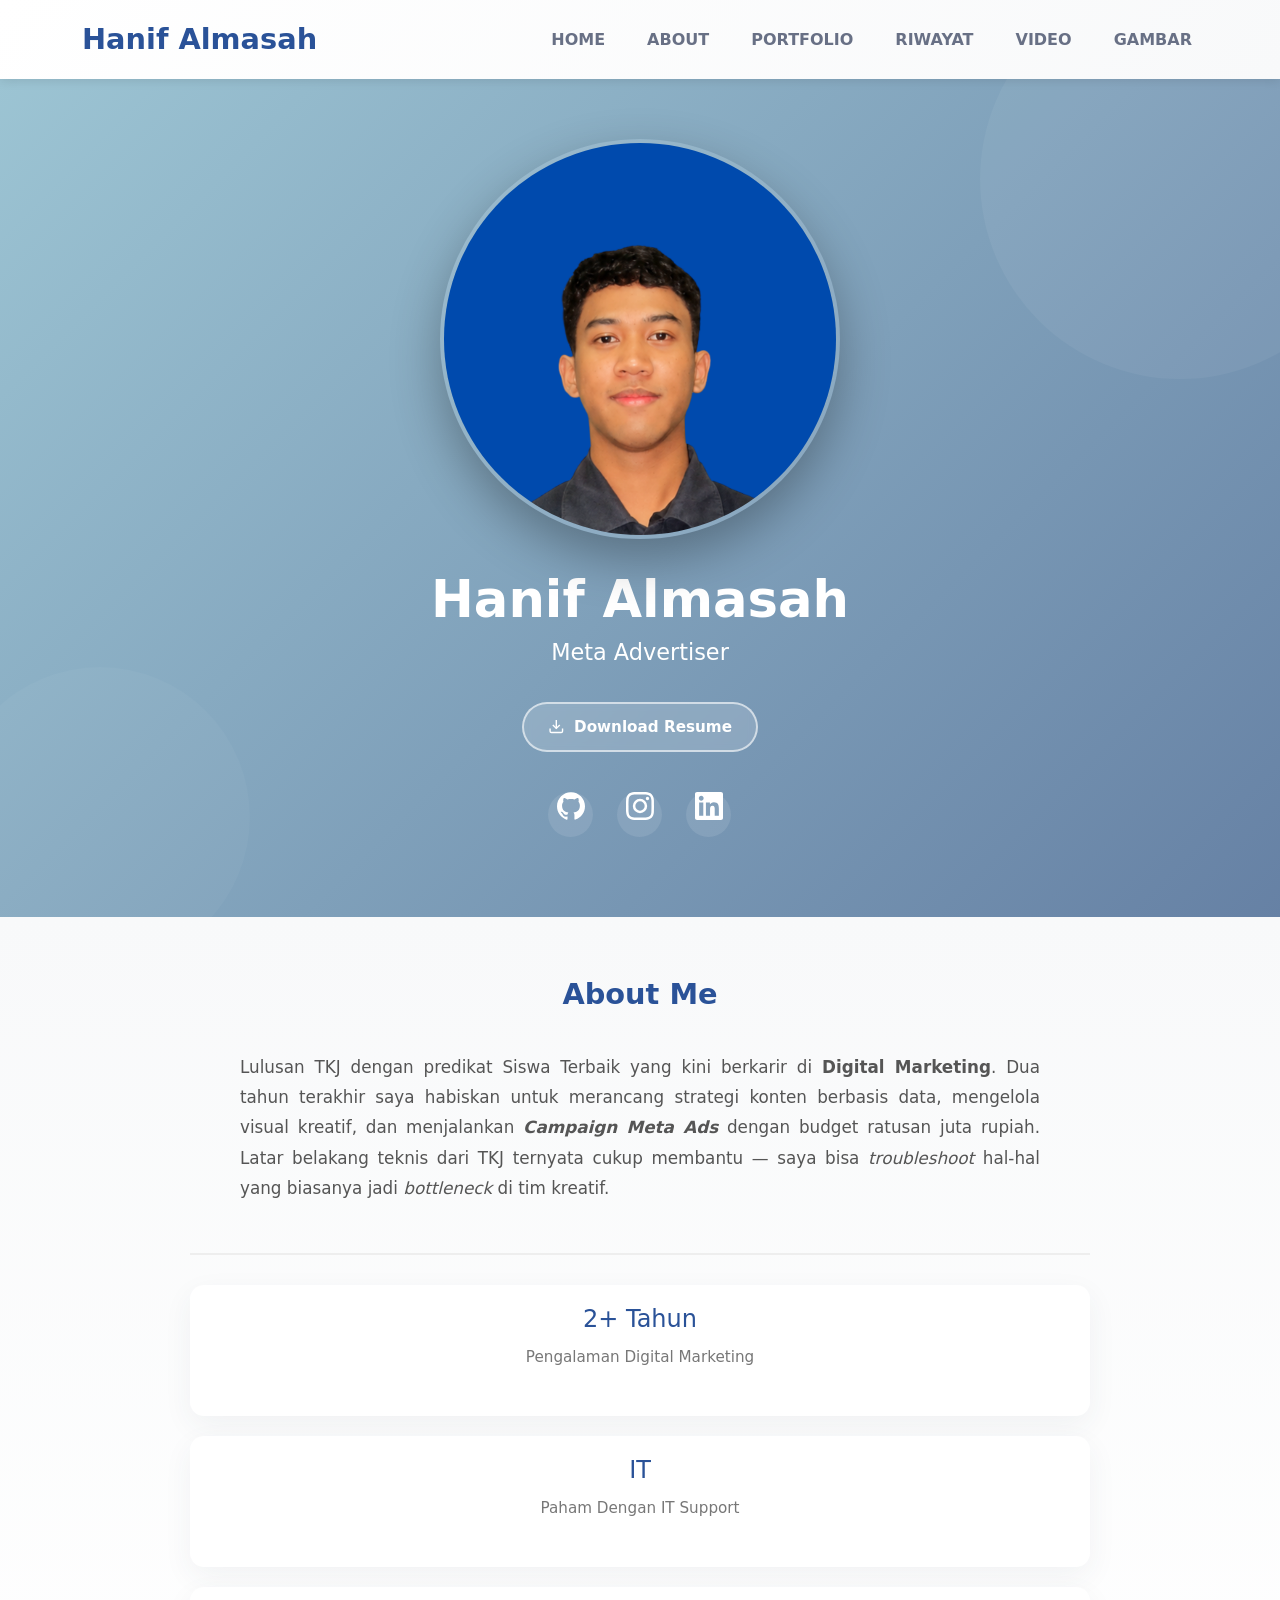
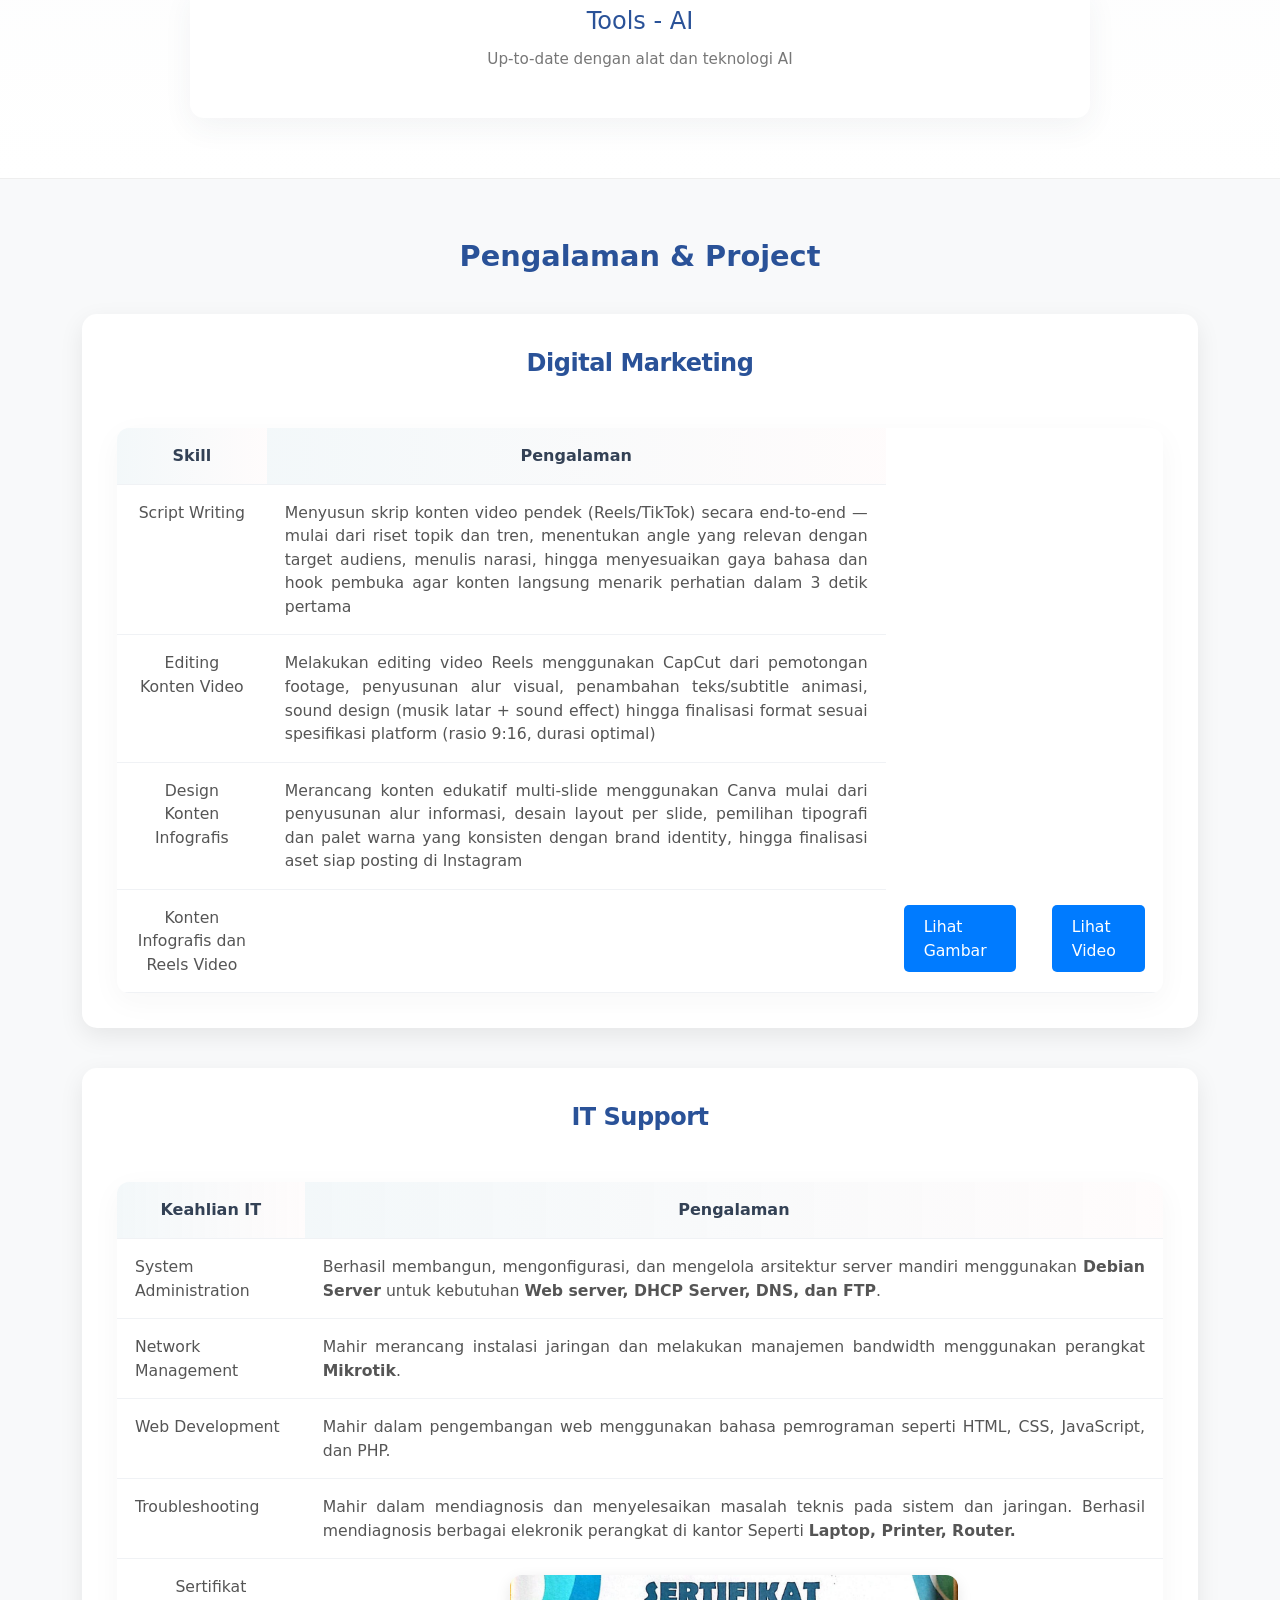
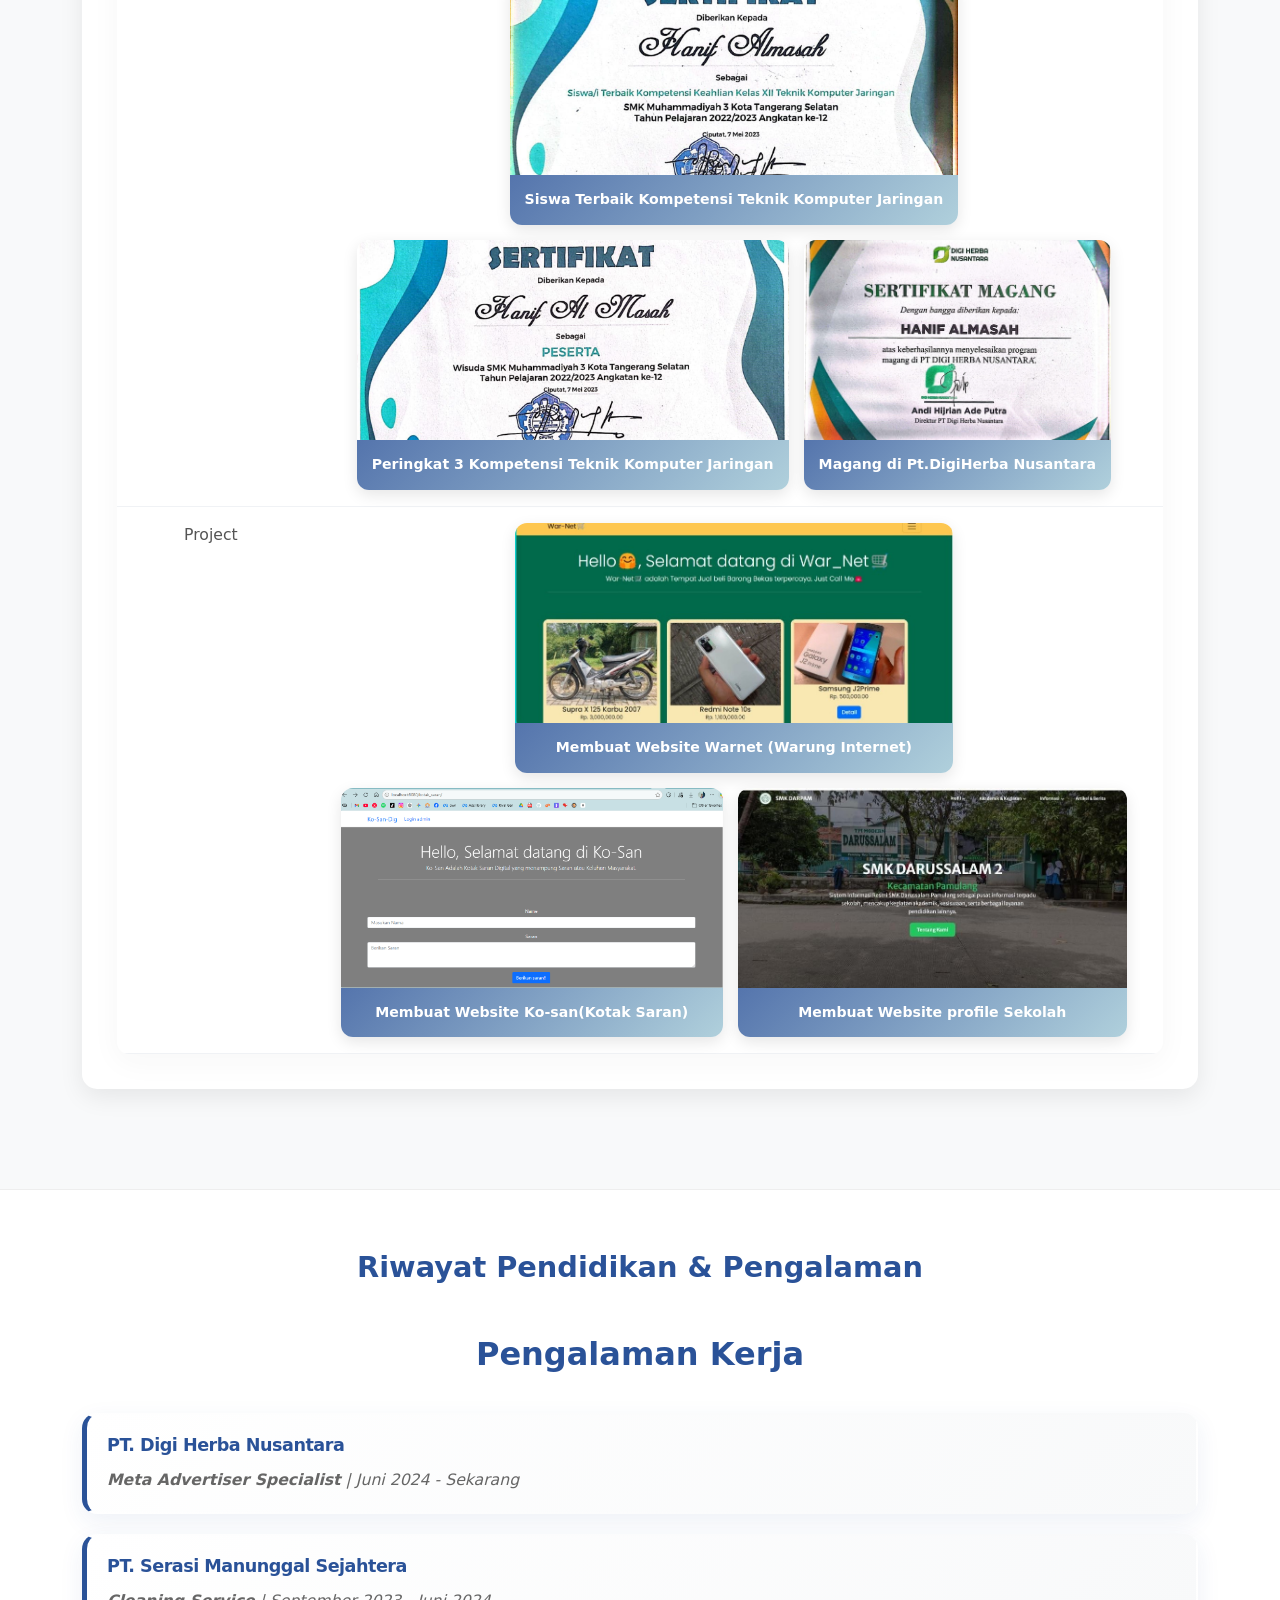
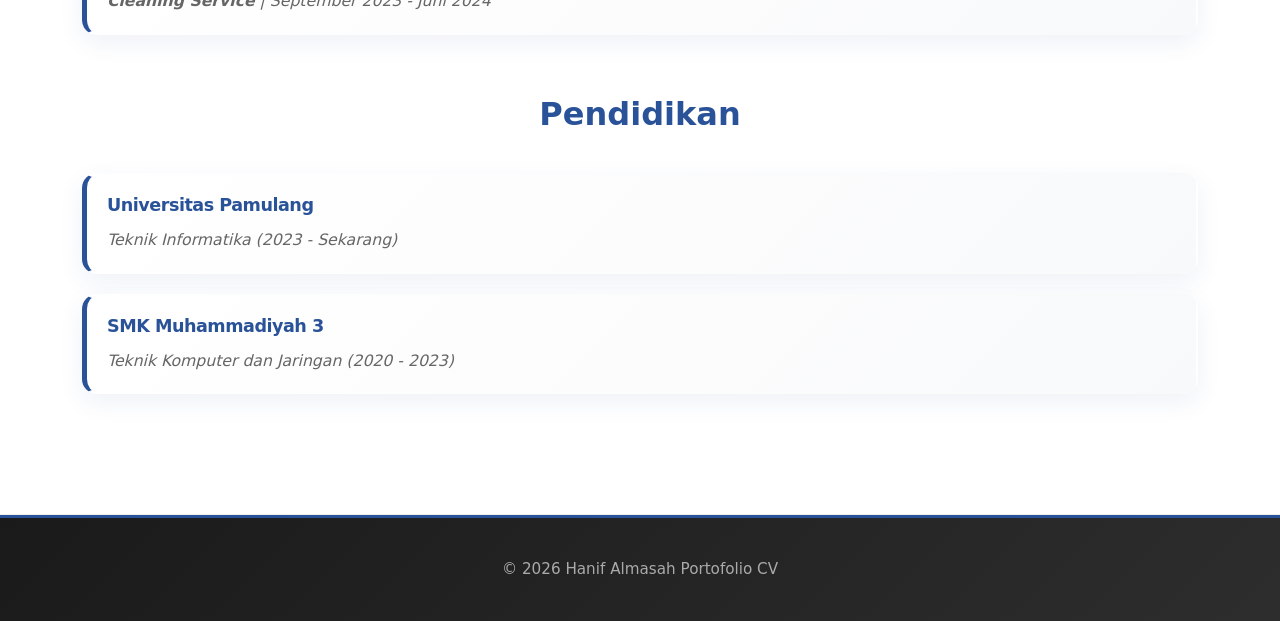
==== index.html @ 77f59595 "menambahkan CV dan Foto Formal" ====
<!DOCTYPE html>
<html lang="id">
<head>
    <meta charset="UTF-8">
    <meta name="viewport" content="width=device-width, initial-scale=1.0">
    <title>Portofolio CV Hanif Almasah</title>
    <link rel="stylesheet" href="style.css">
    <link rel="stylesheet" href="/style.css">
    <link href="https://cdn.jsdelivr.net/npm/bootstrap@5.3.8/dist/css/bootstrap.min.css" rel="stylesheet" integrity="sha384-sRIl4kxILFvY47J16cr9ZwB07vP4J8+LH7qKQnuqkuIAvNWLzeN8tE5YBujZqJLB" crossorigin="anonymous">
    <link rel="stylesheet" href="https://cdnjs.cloudflare.com/ajax/libs/font-awesome/6.5.1/css/all.min.css">
</head>

<body>

    <nav class="navbar" style="color:white;">
        <div class="container nav-content">
            <a href="#home" class="logo"></i> Hanif Almasah</a>
            <button class="hamburger" id="hamburger">
                <span></span>
                <span></span>
                <span></span>
            </button>
            <ul class="nav-links" id="navLinks">
                <li><a href="index.html#home">HOME</a></li>
                <li><a href="index.html#about">ABOUT</a></li>
                <li><a href="index.html#portfolio">PORTFOLIO</a></li>
                <li><a href="index.html#pendidikan">RIWAYAT</a></li>
                <li><a href="show_video.html">VIDEO</a></li>  
                <li><a href="show_pic.html">GAMBAR</a></li>
            </ul>
        </div>
    </nav>

    <header id="home" class="hero">
    <div class="container hero-content" >
        

        <div class="hero-image-container">
            <div class="hero-image slideshow-images">
                <img src="img/profil-formal.png" alt="Hanif Almasah " class="slide active">
            </div>
        </div>
        <div class="hero-text">
            <h1 style="color:rgb(255, 255, 255);">Hanif Almasah</h1>
            <h2 style="color:white;">Meta Advertiser</h2>

            <a href="files/CV_Hanif_Almasah.pdf" download class="btn-resume">
                <svg viewBox="0 0 26 26" fill="none" stroke="currentColor" stroke-width="2" width="18" height="18">
                    <path d="M21 15v4a2 2 0 0 1-2 2H5a2 2 0 0 1-2-2v-4"/>
                    <polyline points="7 10 12 15 17 10"/>
                    <line x1="12" y1="15" x2="12" y2="3"/>
                </svg>
                Download Resume
            </a>

            <div class="social-container">
                <a href="https://github.com/Hanif-almasah" target="_blank" aria-label="GitHub" class="social-link">
                    <svg viewBox="0 0 24 24" fill="white">
                    <path d="M12 .297c-6.63 0-12 5.373-12 12 0 5.303 3.438 9.8 8.205 11.385.6.113.82-.258.82-.577 0-.285-.01-1.04-.015-2.04-3.338.724-4.042-1.61-4.042-1.61C4.422 18.07 3.633 17.7 3.633 17.7c-1.087-.744.084-.729.084-.729 1.205.084 1.838 1.236 1.838 1.236 1.07 1.835 2.809 1.305 3.495.998.108-.776.417-1.305.76-1.605-2.665-.3-5.466-1.332-5.466-5.93 0-1.31.465-2.38 1.235-3.22-.135-.303-.54-1.523.105-3.176 0 0 1.005-.322 3.3 1.23.96-.267 1.98-.399 3-.405 1.02.006 2.04.138 3 .405 2.28-1.552 3.285-1.23 3.285-1.23.645 1.653.24 2.873.12 3.176.765.84 1.23 1.91 1.23 3.22 0 4.61-2.805 5.625-5.475 5.92.42.36.81 1.096.81 2.22 0 1.606-.015 2.896-.015 3.286 0 .315.21.69.825.57C20.565 22.092 24 17.592 24 12.297c0-6.627-5.373-12-12-12"/>
                    </svg>
                </a>

                <a href="https://instagram.com/almasa.sih" target="_blank" aria-label="Instagram" class="social-link">
                    <svg viewBox="0 0 24 24" fill="white">
                    <path d="M12 2.163c3.204 0 3.584.012 4.85.07 3.252.148 4.771 1.691 4.919 4.919.058 1.265.069 1.645.069 4.849 0 3.205-.012 3.584-.069 4.849-.149 3.225-1.664 4.771-4.919 4.919-1.266.058-1.644.07-4.85.07-3.204 0-3.584-.012-4.849-.07-3.26-.149-4.771-1.699-4.919-4.92-.058-1.265-.07-1.644-.07-4.849 0-3.204.013-3.583.07-4.849.149-3.227 1.664-4.771 4.919-4.919 1.266-.057 1.645-.069 4.849-.069zM12 0C8.741 0 8.333.014 7.053.072 2.695.272.273 2.69.073 7.051.014 8.333 0 8.741 0 12c0 3.259.014 3.668.072 4.948.2 4.358 2.618 6.78 6.98 6.98 1.281.058 1.689.072 4.948.072 3.259 0 3.668-.014 4.948-.072 4.354-.2 6.782-2.618 6.979-6.98.059-1.28.073-1.689.073-4.948 0-3.259-.014-3.667-.072-4.947-.196-4.354-2.617-6.78-6.979-6.98C15.668.014 15.259 0 12 0zm0 5.838a6.162 6.162 0 100 12.324 6.162 6.162 0 000-12.324zM12 16a4 4 0 110-8 4 4 0 010 8zm6.406-11.845a1.44 1.44 0 100 2.881 1.44 1.44 0 000-2.881z"/>
                    </svg>
                </a>

                <a href="https://www.linkedin.com/in/hanifalmasah/" target="_blank" aria-label="LinkedIn" class="social-link">
                    <svg viewBox="0 0 24 24" fill="white">
                    <path d="M20.447 20.452h-3.554v-5.569c0-1.328-.027-3.037-1.852-3.037-1.853 0-2.136 1.445-2.136 2.939v5.667H9.351V9h3.414v1.561h.046c.477-.9 1.637-1.85 3.37-1.85 3.601 0 4.267 2.37 4.267 5.455v6.286zM5.337 7.433c-1.144 0-2.063-.926-2.063-2.065 0-1.138.92-2.063 2.063-2.063 1.14 0 2.064.925 2.064 2.063 0 1.139-.925 2.065-2.064 2.065zm1.782 13.019H3.555V9h3.564v11.452zM22.225 0H1.771C.792 0 0 .774 0 1.729v20.542C0 23.227.792 24 1.771 24h20.451C23.2 24 24 23.227 24 22.271V1.729C24 .774 23.2 0 22.222 0z"/>
                    </svg>
                </a>

                </div>
                <style>
                    .social-container {
                        display: flex; /* Menggunakan flexbox untuk tata letak horizontal */
                        gap: 24px; /* Jarak antar ikon */
                        justify-content: center; /* Supaya posisinya di tengah */
                        align-items: center;
                        padding: 20px;
                    }

                    /* Mengatur ukuran dan warna SVG */
                    .social-link {
                        color: #4a5568; /* Warna abu-abu gelap yang kalem (aesthetic) */
                        display: inline-block;
                        transition: all 0.25s ease-in-out; /* Animasi transisi yang smooth */
                    }

                    /* Ukuran kotak SVG */
                    .social-link svg {
                        width: 28px;  /* Ukuran lebar ikon */
                        height: 28px; /* Ukuran tinggi ikon */
                    }

                    /* Efek interaktif saat kursor mendekat (Hover) */
                    .social-link:hover {
                        color: #000000; /* Berubah jadi warna hitam pekat */
                        transform: translateY(-4px); /* Efek sedikit melayang ke atas */
                    }
                </style>
        </div>
    </div>
</header>

    <section id="about" class="section about">
        <div class="container">
            <h3>About Me</h3>
            <div class="about-content">
                <div class="about-text">
                    <p style="text-align: justify; max-width: 800px; margin: 0 auto 50px;">
            Lulusan TKJ dengan predikat Siswa Terbaik yang kini berkarir di <strong>Digital Marketing</strong>.
Dua tahun terakhir saya habiskan untuk merancang strategi konten berbasis data, mengelola visual kreatif, dan menjalankan <strong><i>Campaign Meta Ads</i></strong> dengan budget ratusan juta rupiah. Latar belakang teknis dari TKJ ternyata cukup membantu — saya bisa <i>troubleshoot</i> hal-hal yang biasanya jadi <i>bottleneck</i> di tim kreatif.    </p>
       
                    <div class="about-highlights">
                        <div class="highlight-item">
                            <h5>2+ Tahun</h5>
                            <p>Pengalaman Digital Marketing</p>
                        </div>
                        <div class="highlight-item">
                            <h5>IT</h5>
                            <p>Paham Dengan IT Support</p>
                        </div>
                        <div class="highlight-item">
                            <h5>Tools - AI</h5>
                            <p>Up-to-date dengan alat dan teknologi AI</p>
                        </div>
                    </div>
                </div>
            </div>
        </div>
    </section>


    <section id="portfolio" class="section portfolio">
        <h3>Pengalaman & Project</h3>
        <div class="container">
           
             <div class="case-study">
                <h2 style="text-align: center; padding: 0 0 20px 0;" >Digital Marketing</h2>
                
                <table class="metrics-table">
                    <thead>
                        <tr>
                            <th  style="text-align: center;">Skill</th>
                            <th colspan="2"  style="text-align: center;">Pengalaman</th>
                        </tr>
                    </thead>
                    <tbody style="text-align: justify;">
                        <tr>
                            <td data-label="Skill"  style="text-align: center;">Script Writing </td>
                            
                            <td data-label="Pengalaman">Menyusun skrip konten video pendek (Reels/TikTok) secara end-to-end — mulai dari riset topik dan tren, menentukan angle yang relevan dengan target audiens, menulis narasi, hingga menyesuaikan gaya bahasa dan hook pembuka agar konten langsung menarik perhatian dalam 3 detik pertama</td>
                        </tr>
                        <tr>
                            <td data-label="Skill"  style="text-align: center;">Editing Konten Video</td>
                            <td data-label="Pengalaman">
                                Melakukan editing video Reels menggunakan CapCut dari pemotongan footage, penyusunan alur visual, penambahan teks/subtitle animasi, sound design (musik latar + sound effect) hingga finalisasi format sesuai spesifikasi platform (rasio 9:16, durasi optimal)
                            </td>
                        </tr>
                        <tr>
                            <td data-label="Skill"  style="text-align: center;">Design Konten Infografis</td>
                            <td data-label="Pengalaman">
                                Merancang konten edukatif multi-slide menggunakan Canva mulai dari penyusunan alur informasi, desain layout per slide, pemilihan tipografi dan palet warna yang konsisten dengan brand identity, hingga finalisasi aset siap posting di Instagram
                            </td>
                        </tr>
                        <tr>
                            <td data-label="Skill" style="text-align: center;">Konten Infografis dan Reels Video</td>
                            <td colspan="2" data-label="Pengalaman">
                                <td data-label="Pengalaman">
                                    <a href="show_pic.html" class="cta-button" style="display: inline-block; padding: 10px 20px; background-color: #007bff; color: white; text-decoration: none; border-radius: 5px;">Lihat Gambar </a>
                                 </td>
                                        
                                <td data-label="Pengalaman">
                                    <a href="show_video.html" class="cta-button" style="display: inline-block; padding: 10px 20px; background-color: #007bff; color: white; text-decoration: none; border-radius: 5px;">Lihat Video </a>
                                </td>
                               
                            </td>
                        </tr>
                         

                        <!-- <tr>
                            <td data-label="Skill"  style="text-align: center;">AI - Assisted Content Creation</td>
                            <td data-label="Pencapaian">
                                Memanfaatkan AI tools (Gemini & Flow) untuk mempercepat proses produksi konten — mulai dari generate ide, menyusun draft copywriting, hingga menghasilkan aset visual, kemudian menyesuaikan output AI dengan tone of voice brand sebelum dipublikasikan                            </td>
                        </tr> -->
                        <!-- <tr>
                            <td data-label="Skill"  style="text-align: center;">Technical Troubleshooting</td>
                            <td colspan="2" data-label="Pencapaian">Berhasil mengatasi gangguan teknis pada akun iklan seperti <strong>spam</strong>, <strong>fatigue audiens</strong>, serta <strong> menjaga dan membuat konten winning untuk menjaga kontinuitas iklan.</strong></td>
                        </tr>
                        <tr>
                            <td data-label="Skill" style="text-align: center;">Hasil Iklan</td>
                            <td colspan="2" data-label="Pencapaian">
                                <div class="container">
                                    <div class="gallery-grid">
                                        <div class="portofolio-gallery" onclick="openPortoModal('/img/desember.jpeg', 'Hasil Iklan Desember')" style="cursor:pointer">
                                            <img src="img/desember.jpeg" alt="Hasil Iklan Desember">
                                        </div>
                                        <div class="portofolio-gallery" onclick="openPortoModal('/img/januari.jpeg', 'Kreatif Iklan')" style="cursor:pointer">
                                            <img src="img/januari.jpeg" alt="Kreatif Iklan">
                                        </div>
                                        <div class="portofolio-gallery" onclick="openPortoModal('/img/november.jpeg', 'Kreatif Iklan')" style="cursor:pointer   ">
                                            <img src="img/november.jpeg" alt="Kreatif Iklan">
                                        </div>
                                        <div class="portofolio-gallery" onclick="openPortoModal('/img/agustus.jpeg', 'Kreatif Iklan')" style="cursor:pointer">
                                            <img src="img/agustus.jpeg" alt="Kreatif Iklan">
                                        </div>
                                    </div>
                                </div>
                            </td>
                       </tr> -->
                    </tbody>
                </table>
            </div>

          
            <div class="case-study">
                <h2  style="text-align: center; padding: 0 0 20px 0;">IT Support</h2>
                
                <table class="metrics-table">
                    <thead>
                        <tr>
                            <th style="text-align: center;">Keahlian IT</th>
                            <th colspan="2"  style="text-align: center;">Pengalaman</th>
                        </tr>
                    </thead>
                    <tbody style="text-align: justify;">
                        <tr>
                            <td data-label="Keahlian IT Support" style="text-align: justify;">System Administration</td>
                            
                            <td data-label="Pengalaman">Berhasil membangun, mengonfigurasi, dan mengelola arsitektur server mandiri menggunakan <strong>Debian Server</strong> untuk kebutuhan <strong>Web server, DHCP Server, DNS, dan FTP</strong>.</td>
                        </tr>
                        <tr>
                            <td data-label="Keahlian IT Support" style="text-align: justify;">Network Management</td>
                            <td data-label="Pengalaman">Mahir merancang instalasi jaringan dan melakukan manajemen bandwidth menggunakan perangkat <strong>Mikrotik</strong>.</td>
                        </tr>
                        <tr>
                            <td data-label="Keahlian IT Support" style="text-align: justify;">Web Development</td>
                            <td colspan="2" data-label="Pengalaman">Mahir dalam pengembangan web menggunakan bahasa pemrograman seperti HTML, CSS, JavaScript, dan PHP.</td>
                        </tr>
                        <tr>
                            <td data-label="Keahlian IT Support" style="text-align: justify;">Troubleshooting</td>
                            <td colspan="2" data-label="Pengalaman" >Mahir dalam mendiagnosis dan menyelesaikan masalah teknis pada sistem dan jaringan. Berhasil mendiagnosis berbagai elekronik perangkat di kantor Seperti <strong>Laptop, Printer, Router.</strong></td>
                        </tr>
                        <tr>
                            <td data-label="Skill" style="text-align: center;">Sertifikat</td>
                            <td colspan="2" data-label="Pengalaman">
                                <div class="container">
                                    <div class="gallery-grid">
                                        
                                        <div class="portofolio-gallery" onclick="openPortoModal('/img/Sertifikat/Siswa_terbaik.jpeg', 'Siswa Terbaik Kompetensi Teknik Komputer Jaringan')" style="cursor:pointer">
                                            <img src="img/Sertifikat/Siswa_terbaik.jpeg" alt="Kreatif Iklan">
                                            <div class="caption">Siswa Terbaik Kompetensi Teknik Komputer Jaringan</div>
                                        </div>
                                        <div class="portofolio-gallery" onclick="openPortoModal('/img/Sertifikat/Peringkat_3.jpeg', 'Peringkat 3 Kompetensi Teknik Komputer Jaringan')" style="cursor:pointer   ">
                                            <img src="img/Sertifikat/Peringkat_3.jpeg" alt="Kreatif Iklan">
                                            <div class="caption">Peringkat 3 Kompetensi Teknik Komputer Jaringan</div>
                                        </div>
                                        <div class="portofolio-gallery" onclick="openPortoModal('/img/Sertifikat/Magang.jpeg', 'Magang di Pt.DigiHerba Nusantara')" style="cursor:pointer">
                                            <img src="img/Sertifikat/Magang.jpeg" alt="Hasil Iklan Desember">
                                            <div class="caption">Magang di Pt.DigiHerba Nusantara</div>
                                        </div>
                                        
                                    </div>
                                </div>
                            </td>
                        </tr>
                        <tr>
                            <td data-label="Skill" style="text-align: center;">Project</td>
                            <td colspan="2" data-label="Pengalaman">
                                <div class="container">
                                    <div class="gallery-grid">
                                        
                                        <div class="portofolio-gallery" onclick="openPortoModal('/img/warnet.jpg', 'Pembuatan Website Warnet (Warung Internet)')" style="cursor:pointer">
                                            <img src="img/warnet.jpg" alt="Kreatif Iklan">
                                            <div class="caption">Membuat Website Warnet (Warung Internet)</div>
                                        </div>
                                        <div class="portofolio-gallery" onclick="openPortoModal('/img/november.jpeg', 'Membuat Website Ko-san(Kotak Saran)')" style="cursor:pointer   ">
                                            <img src="img/ko_san.png" alt="Kreatif Iklan">
                                            <div class="caption">Membuat Website Ko-san(Kotak Saran)</div>
                                        </div>
                                        <div class="portofolio-gallery" onclick="openPortoModal('/img/Smk_darussalam.jpg', 'Hasil Iklan Desember')" style="cursor:pointer">
                                            <img src="img/Smk_darussalam.jpg" alt="Hasil Iklan Desember">
                                            <div class="caption">Membuat Website profile Sekolah </div>
                                        </div>
                                        
                                    </div>
                                </div>
                            </td>
                        </tr>
                    </tbody>
                </table>
            </div>
        </div>
    </section>
    <section id="pendidikan" class="section riwayat">
        <div class="container">
            <h3>Riwayat Pendidikan & Pengalaman</h3>
            
            <h4 class="sub-heading-riwayat">Pengalaman Kerja</h4>
            <div class="riwayat-grid">
                <div class="riwayat-card">
                    <h5>PT. Digi Herba Nusantara</h5>
                    <p class="riwayat-detail"><Strong>Meta Advertiser Specialist</Strong> | Juni 2024 - Sekarang</p>
                </div>
                <div class="riwayat-card">
                    <h5>PT. Serasi Manunggal Sejahtera</h5>
                    <p class="riwayat-detail"><strong>Cleaning Service</strong> | September 2023 - Juni 2024</p>
                </div>
            </div>

            <h4 class="sub-heading-riwayat" style="margin-top: 50px;">Pendidikan</h4>
            <div class="riwayat-grid">
                <div class="riwayat-card">
                    <h5>Universitas Pamulang</h5>
                    <p class="riwayat-detail">Teknik Informatika (2023 - Sekarang)</p>
                </div>
                <div class="riwayat-card">
                    <h5>SMK Muhammadiyah 3</h5>
                    <p class="riwayat-detail">Teknik Komputer dan Jaringan (2020 - 2023)</p>
                </div>
            </div>
        </div>
    </section>

    <!-- <section id="gallery" class="section gallery-section">
        <div class="container">
            <h3>Galeri Visual</h3>
            <p class="gallery-description">every moment captured through my lens.</p>

            <div class="gallery-grid">
                <div class="gallery-item" onclick="openPortoModal(this.querySelector('img').src, this.querySelector('.caption').textContent)" style="cursor:pointer;">
                    <img src="img/1.jpg" alt="Hasil Iklan Terbaik">
                    <div class="caption">Ultahhhh 20+ (MAKASIHHTEMAN-TEMANN!!!)</div>
                </div>


                <div class="gallery-item" onclick="openPortoModal(this.querySelector('img').src, this.querySelector('.caption').textContent)" style="cursor:pointer;">
                    <img src="img/3.jpg" alt="Foto Bekerja">
                    <div class="caption">Hari Batik (FujiFilm 200)</div>
                </div>

                <div class="gallery-item" onclick="openPortoModal(this.querySelector('img').src, this.querySelector('.caption').textContent)" style="cursor:pointer;">
                    <img src="img/4.jpg" alt="Hobi Foto">
                    <div class="caption">Blok M With prenn </div>
                </div>

                <div class="gallery-item" onclick="openPortoModal(this.querySelector('img').src, this.querySelector('.caption').textContent)" style="cursor:pointer;">
                    <img src="img/5.jpg" alt="Hobi Foto">
                    <div class="caption">RoofTop Gaplek</div>
                </div>

                <div class="gallery-item" onclick="openPortoModal(this.querySelector('img').src, this.querySelector('.caption').textContent)" style="cursor:pointer;">
                    <img src="img/6.jpg" alt="Hobi Foto">
                    <div class="caption">Mie Ayam🤤</div>
                </div>
                 <div class="gallery-item" onclick="openPortoModal(this.querySelector('img').src, this.querySelector('.caption').textContent)" style="cursor:pointer;">
                    <img src="img/Seruuu.jpeg" alt="Foto Bekerja">
                    <div class="caption">Jalan Jalan Ke-Senen(senenyan city)</div>
                </div>
            </div>
        </div>
    </section> -->

    <!-- <section id="contact" class="section contact">
        <div class="container">
            <h3>📞 Hubungi Saya</h3>
            <h4>Kerja Sama dengan saya.</h4>
            
            <form action="#" method="POST" class="contact-form">
                <div class="form-group">
                    <label for="name">Nama Lengkap</label>
                    <input type="text" id="name" name="name" required>
                </div>
                <div class="form-group">
                    <label for="email">Email</label>
                    <input type="email" id="email" name="email" required>
                </div>
                <div class="form-group">
                    <label for="subject">Subjek</label>
                    <select id="subject" name="subject" required>
                        <option value="">Pilih Subjek</option>
                        <option value="hire">Tawaran Pekerjaan</option>
                        <option value="konsultasi">Konsultasi Iklan</option>
                        <option value="konsultasi">Fotografi</option>
                        <option value="lainnya">Lainnya</option>
                    </select>
                </div>
                <div class="form-group">
                    <label for="message">Pesan Anda</label>
                    <textarea id="message" name="message" rows="5" required></textarea>
                </div>
                <button type="submit" class="cta-button">Kirim Pesan</button>
            </form>
            
        </div>
    </section> -->

    <footer>
        <div class="container">
            <p>&copy; 2026 Hanif Almasah Portofolio CV</p>
        </div>
    </footer>

   <script src="https://cdn.jsdelivr.net/npm/bootstrap@5.3.8/dist/js/bootstrap.bundle.min.js" integrity="sha384-FKyoEForCGlyvwx9Hj09JcYn3nv7wiPVlz7YYwJrWVcXK/BmnVDxM+D2scQbITxI" crossorigin="anonymous"></script>
    <script src="script.js"></script>
    <!-- <div id="porto-overlay">
        <div id="porto-modal">
            <button id="porto-close" onclick="document.getElementById('porto-overlay').style.display='none'">✕</button>
            <img id="porto-modal-img" src="" alt="Preview">
            <p id="porto-modal-caption"></p>
        </div>
    </div> -->
</body>
</html>
---- style.css ----
/* ==========================================
   RESET & DASAR
   ========================================== */
* {
  margin: 0;
  padding: 0;
  box-sizing: border-box;
}

html {
  scroll-behavior: smooth;
}

body {
  font-family: "Segoe UI", Roboto, Helvetica, Arial, sans-serif;
  line-height: 1.6;
  background-color: #f8f9fa;
  color: #333;
}

.container {
  max-width: 1200px;
  margin: 0 auto;
  padding: 0 20px;
}

:root {
  --bg: #fbfbff;
  --text: #334155;
  --muted: #687085;
  --accent: #9cc4d3; /* pastel blue */
  --accent-2: #f7c6c7; /* pastel pink */
  --card: #ffffff;
  --glass: rgba(255,255,255,0.6);
  --shadow: 0 10px 30px rgba(51,65,85,0.06);
}

/* ==========================================
   NAVBAR / NAVIGASI
   ========================================== */
.navbar {
  position: sticky;
  top: 0;
  width: 100%;
  background: linear-gradient(135deg, #ffffff 0%, #f8f9fa 100%);
  box-shadow: 0 2px 10px rgba(0, 0, 0, 0.1);
  z-index: 1000;
  transition: all 0.3s ease;
}

.nav-content {
  display: flex;
  justify-content: space-between;
  align-items: center;
  padding: 15px 0;
  flex-wrap: wrap;
  gap: 15px;
}

.logo {
  font-size: 1.8em;
  font-weight: 700;
  color: #2a5298;
  text-decoration: none;
  display: flex;
  align-items: center;
  gap: 8px;
  transition: transform 0.3s ease;
}

.logo:hover {
  transform: scale(1.03);
}

.nav-links {
  list-style: none;
  display: flex;
  gap: 30px;
  margin: 0;
  align-items: center;
}

.nav-links li a {
  text-decoration: none;
  color: var(--muted);
  font-weight: 600;
  transition: all 0.25s ease;
  position: relative;
  padding: 8px 6px;
  border-radius: 6px;
}

.nav-links li a::after {
  content: '';
  position: absolute;
  width: 0;
  height: 2px;
  bottom: 0;
  left: 0;
  background-color: #2a5298;
  transition: width 0.3s ease;
}

.nav-links li a:hover::after {
  width: 100%;
}

.nav-links li a:hover {
  color: var(--accent-2);
  background: rgba(156,196,211,0.06);
}

.nav-cta-area {
  background: linear-gradient(135deg, var(--accent), var(--accent-2));
  padding: 8px 18px;
  border-radius: 12px;
  transition: all 0.25s ease;
}

.nav-cta-area:hover {
  box-shadow: 0 5px 15px rgba(42, 82, 152, 0.4);
  transform: translateY(-2px);
}

.nav-cta-button {
  color: white;
  text-decoration: none;
  font-weight: 600;
  display: flex;
  align-items: center;
  gap: 8px;
  border: none;
  transition: all 0.3s ease;
}

.nav-cta-button:hover {
  transform: translateY(-2px);
}

/* Hamburger Menu */
.hamburger {
  display: none;
  flex-direction: column;
  cursor: pointer;
  background: none;
  border: none;
  gap: 5px;
  padding: 5px;
}

.hamburger span {
  width: 25px;
  height: 3px;
  background-color: #2a5298;
  border-radius: 2px;
  transition: all 0.3s ease;
}

.hamburger.active span:nth-child(1) {
  transform: rotate(45deg) translate(8px, 8px);
}

.hamburger.active span:nth-child(2) {
  opacity: 0;
}

.hamburger.active span:nth-child(3) {
  transform: rotate(-45deg) translate(7px, -7px);
}

/* ==========================================
   HERO SECTION
   ========================================== */
.hero {
  background: linear-gradient(135deg, var(--accent), rgba(0, 45, 104, 0.6));
  padding: 70px 0;
  min-height: 75vh;
  display: flex;
  align-items: center;
  justify-content: center;
  position: relative;
  overflow: hidden;
}

.hero::before {
  content: '';
  position: absolute;
  width: 400px;
  height: 400px;
  background: rgba(255, 255, 255, 0.05);
  border-radius: 50%;
  top: -100px;
  right: -100px;
}

.hero::after {
  content: '';
  position: absolute;
  width: 300px;
  height: 300px;
  background: rgba(255, 255, 255, 0.03);
  border-radius: 50%;
  bottom: -50px;
  left: -50px;
}

.hero-content {
  display: flex;
  align-items: center;
  justify-content: space-between;
  gap: 60px;
  flex-wrap: wrap;
  position: relative;
  z-index: 1;
  
}

.hero-text {
  flex: 1;
  min-width: 280px;
  animation: fadeInLeft 0.8s ease;
}

.hero h1 {
  font-size: clamp(2.2em, 5vw, 3.2em);
  color: #fff;
  font-weight: 800;
  margin-bottom: 8px;
}

.hero h2 {
  font-size: clamp(1em, 3vw, 1.4em);
  color: rgba(255,255,255,0.95);
  margin-bottom: 20px;
  font-weight: 500;
}

.hero-image-container {
  flex: 0 0 auto;
  width: clamp(250px, 80vw, 400px);
  height: clamp(250px, 80vw, 400px);
  position: relative;
  animation: fadeInRight 0.8s ease;
}

.hero-image.slideshow-images {
  width: 100%;
  height: 100%;
  border-radius: 50%;
  overflow: hidden;
  box-shadow: 0 20px 50px rgba(0, 0, 0, 0.3);
  border: 4px solid rgba(255, 255, 255, 0.1);
}

.hero-image img.slide {
  display: none;
  width: 100%;
  height: 100%;
  object-fit: cover;
  object-position: top;
  animation: slideIn 0.5s ease;
}

.hero-image img.slide.active {
  display: block;
}

/* tombol Section */
.btn-resume {
    display: inline-flex;
    align-items: center;
    gap: 8px;
    margin-top: 16px;
    padding: 12px 24px;
    background: rgba(255, 255, 255, 0.15);
    color: white;
    border: 2px solid rgba(255, 255, 255, 0.6);
    border-radius: 50px;
    text-decoration: none;
    font-weight: 600;
    font-size: 0.95em;
    backdrop-filter: blur(4px);
    transition: all 0.3s ease;
}

.btn-resume:hover {
    background: white;
    color: #2a5298;
    transform: translateY(-3px);
    box-shadow: 0 10px 25px rgba(0,0,0,0.2);
}

/* Social Container */
.social-container {
  display: flex;
  gap: 20px;
  justify-content: flex-start;
  align-items: center;
  padding: 30px 0 0 0;
  flex-wrap: wrap;
}

.social-link {
  color: rgba(255, 255, 255, 0.8);
  display: inline-flex;
  align-items: center;
  justify-content: center;
  width: 45px;
  height: 45px;
  border-radius: 50%;
  background: rgba(255, 255, 255, 0.1);
  transition: all 0.3s ease;
  cursor: pointer;
}

.social-link svg {
  width: 24px;
  height: 24px;
}

.social-link:hover {
  background: rgba(255, 255, 255, 0.25);
  transform: translateY(-5px);
  color: white;
}

/* ==========================================
   SECTIONS UMUM
   ========================================== */
.section {
  padding: 100px 0;
  border-bottom: 1px solid #eee;
}

.section:last-child {
  border-bottom: none;
}

.section h3 {
  text-align: center;
  font-size: clamp(2em, 5vw, 3em);
  margin-bottom: 60px;
  color: #2a5298;
  font-weight: 700;
}

/* ==========================================
   ABOUT SECTION
   ========================================== */
.about {
  background: linear-gradient(180deg, #f8f9fa 0%, #ffffff 100%);
}

.about-content {
  max-width: 900px;
  margin: 0 auto;
}

.about-text p {
  font-size: 1.05em;
  color: #555;
  margin-bottom: 25px;
  line-height: 1.8;
}

.about-highlights {
  display: grid;
  grid-template-columns: repeat(auto-fit, minmax(200px, 1fr));
  gap: 30px;
  margin-top: 50px;
  padding-top: 40px;
  border-top: 2px solid #eee;
}

.highlight-item {
  text-align: center;
  padding: 22px;
  background: var(--card);
  border-radius: 14px;
  box-shadow: var(--shadow);
  transition: all 0.25s ease;
}

.highlight-item:hover {
  transform: translateY(-6px);
  box-shadow: 0 16px 36px rgba(102, 120, 140, 0.12);
}

.highlight-item h5 {
  font-size: 1.8em;
  color: #2a5298;
  margin-bottom: 10px;
}

.highlight-item p {
  color: #777;
  font-size: 0.95em;
}

/* ==========================================
   PORTFOLIO SECTION
   ========================================== */
.portfolio {
  background: #f8f9fa;
}

.portfolio-container {
  display: grid;
  grid-template-columns: repeat(auto-fit, minmax(350px, 1fr));
  gap: 40px;
}

.case-study {
  background: white;
  border-radius: 15px;
  padding: 35px;
  box-shadow: 0 8px 25px rgba(0, 0, 0, 0.08);
  transition: all 0.3s ease;
  margin-bottom: 40px;
}

.case-study:hover {
  box-shadow: 0 12px 35px rgba(0, 0, 0, 0.12);
  transform: translateY(-5px);
}

.case-study h2 {
  text-align: center;
  color: #2a5298;
  font-size: 1.5em;
  margin-bottom: 30px;
  font-weight: 700;
  letter-spacing: -0.5px;
}

.portfolio-card {
  background: white;
  border-radius: 15px;
  overflow: hidden;
  box-shadow: 0 8px 25px rgba(0, 0, 0, 0.1);
  transition: all 0.3s ease;
}

.portfolio-card:hover {
  transform: translateY(-10px);
  box-shadow: 0 15px 40px rgba(0, 0, 0, 0.15);
}

.card-header {
  background: linear-gradient(135deg, var(--accent-2), var(--accent));
  padding: 30px;
  color: white;
  position: relative;
}

.card-header h2 {
  font-size: 1.6em;
  margin-bottom: 10px;
  display: flex;
  align-items: center;
  gap: 12px;
}

/* ==========================================
   MODAL - MODERN DESIGN WITH GLASSMORPHISM
   ========================================== */
#porto-overlay {
  display: none;
  position: fixed;
  inset: 0;
  background: linear-gradient(135deg, rgba(15,23,42,0.7), rgba(51,65,85,0.6));
  backdrop-filter: blur(4px);
  align-items: center;
  justify-content: center;
  z-index: 9999;
  animation: fadeOverlay 0.3s ease;
}

@keyframes fadeOverlay {
  from {
    opacity: 0;
  }
  to {
    opacity: 1;
  }
}

#porto-modal {
  max-width: 860px;
  width: 92%;
  padding: 0;
  border-radius: 20px;
  background: linear-gradient(135deg, #ffffff 0%, #f8fafc 100%);
  box-shadow: 
    0 0 1px rgba(255,255,255,0.8) inset,
    0 40px 120px rgba(20,30,50,0.35),
    0 0 40px rgba(156,196,211,0.15);
  position: relative;
  animation: modalSlideIn 0.35s cubic-bezier(0.34, 1.56, 0.64, 1);
  backdrop-filter: blur(10px);
  border: 1px solid rgba(255,255,255,0.4);
}

@keyframes modalSlideIn {
  from {
    opacity: 0;
    transform: translateY(-30px) scale(0.92);
  }
  to {
    opacity: 1;
    transform: translateY(0) scale(1);
  }
}

#porto-modal img {
  max-height: 65vh;
  width: 100%;
  height: auto;
  object-fit: contain;
  border-radius: 16px 16px 0 0;
  display: block;
  background: linear-gradient(135deg, #f0f4f8 0%, #f8fafc 100%);
  padding: 20px 20px 10px 20px;
}

/* Modal Content for Media */
.modal-content {
  width: 100%;
}

.modal-content img {
  max-height: 65vh;
  width: 100%;
  height: auto;
  object-fit: contain;
  border-radius: 16px 16px 0 0;
  display: block;
  background: linear-gradient(135deg, #f0f4f8 0%, #f8fafc 100%);
  padding: 20px 20px 10px 20px;
}

.modal-content video {
  max-height: 65vh;
  width: 100%;
  height: auto;
  border-radius: 16px 16px 0 0;
  display: block;
  background: #000;
}

#porto-modal-caption {
  text-align: center;
  color: #2a5298;
  font-weight: 700;
  margin: 0;
  font-size: 1.15em;
  letter-spacing: -0.3px;
  padding: 20px 30px 28px 30px;
  background: linear-gradient(135deg, rgba(156,196,211,0.05), rgba(247,198,199,0.05));
  border-radius: 0 0 16px 16px;
  line-height: 1.5;
}

#porto-modal #porto-close {
  position: absolute;
  right: 20px;
  top: 20px;
  background: linear-gradient(135deg, rgba(42, 82, 152, 0.15), rgba(156,196,211,0.1));
  border: 1px solid rgba(42, 82, 152, 0.2);
  font-size: 1.8rem;
  width: 48px;
  height: 48px;
  border-radius: 50%;
  cursor: pointer;
  display: flex;
  align-items: center;
  justify-content: center;
  color: #2a5298;
  transition: all 0.3s cubic-bezier(0.4, 0, 0.2, 1);
  font-weight: 300;
  line-height: 1;
}

#porto-modal #porto-close:hover {
  background: linear-gradient(135deg, rgba(42, 82, 152, 0.25), rgba(156,196,211,0.2));
  transform: rotate(90deg) scale(1.1);
  box-shadow: 0 8px 24px rgba(42, 82, 152, 0.2);
  color: #1a4d7a;
}

#porto-modal #porto-close:active {
  transform: rotate(90deg) scale(0.95);
}

.card-badge {
  display: inline-block;
  background: rgba(255, 255, 255, 0.2);
  padding: 6px 15px;
  border-radius: 20px;
  font-size: 0.85em;
  margin-top: 10px;
}

.achievements-grid {
  display: grid;
  grid-template-columns: repeat(auto-fit, minmax(250px, 1fr));
  gap: 20px;
  padding: 30px;
}

.achievement-item {
  padding: 20px;
  background: #fbfdfe;
  border-radius: 10px;
  border-left: 4px solid var(--accent-2);
  transition: all 0.3s ease;
}

.achievement-item:hover {
  background: #eef2f8;
  transform: translateX(5px);
}

.achievement-item h4 {
  color: #2a5298;
  margin-bottom: 10px;
  font-size: 1.1em;
}

.achievement-item p {
  color: #666;
  font-size: 0.95em;
  line-height: 1.6;
}


/* ==========================================
   RIWAYAT SECTION
   ========================================== */
.riwayat {
  background: white;
}

.sub-heading-riwayat {
  text-align: center;
  font-size: clamp(1.5em, 4vw, 2em);
  color: #2a5298;
  margin: 50px 0 40px 0;
  font-weight: 700;
}

.riwayat-grid {
  display: grid;
  grid-template-columns: repeat(auto-fit, minmax(300px, 1fr));
  gap: 30px;
  margin-bottom: 60px;
}

.riwayat-card {
  background: linear-gradient(135deg, #ffffff 0%, #f8f9fa 100%);
  padding: 30px;
  border-radius: 15px;
  box-shadow: 0 8px 25px rgba(42, 82, 152, 0.08);
  border: 2px solid transparent;
  border-left: 5px solid #2a5298;
  transition: all 0.35s cubic-bezier(0.4, 0, 0.2, 1);
  position: relative;
  overflow: hidden;
}

.riwayat-card::before {
  content: '';
  position: absolute;
  top: 0;
  right: 0;
  width: 0;
  height: 100%;
  background: linear-gradient(135deg, var(--accent-2), var(--accent));
  opacity: 0;
  transition: width 0.35s ease;
  z-index: -1;
}

.riwayat-card:hover::before {
  width: 100%;
  opacity: 0.1;
}

.riwayat-card:hover {
  transform: translateY(-8px) translateX(5px);
  box-shadow: 0 15px 40px rgba(42, 82, 152, 0.15);
  border-left-width: 8px;
}

.riwayat-card h5 {
  font-size: 1.4em;
  color: #2a5298;
  margin-bottom: 12px;
  font-weight: 700;
  letter-spacing: -0.5px;
}

.riwayat-detail {
  font-size: 0.98em;
  color: #666;
  font-style: italic;
  margin: 0;
  line-height: 1.5;
}

/* ==========================================
   GALLERY SECTION
   ========================================== */
.gallery-section {
  background: #f8f9fa;
}

.gallery-description {
  text-align: center;
  margin-bottom: 50px;
  font-size: 1.1em;
  color: #666;
}

.gallery-grid {
  display: flex;
  flex-wrap: wrap;
  gap: 25px;
  justify-content: center; /* atau flex-start kalau mau rata kiri */
}

.gallery-item {
  flex: 1 1 280px;   /* grow, shrink, basis */
  max-width: 380px;  /* biar ga terlalu lebar di desktop */
}

.gallery-item:hover {
  transform: translateY(-8px) scale(1.02);
  box-shadow: 0 12px 30px rgba(0, 0, 0, 0.2);
}

.gallery-item img {
  width: 100%;
  height: 250px;
  object-fit: cover;
  display: block;
  transition: transform 0.3s ease;
}

.gallery-item:hover img {
  transform: scale(1.1);
}

.caption {
  padding: 18px;
  text-align: center;
  font-weight: 600;
  color: #2a5298;
  background: linear-gradient(135deg, #ffffff 0%, #f0f4f8 100%);
  font-size: 0.95em;
  line-height: 1.4;
}

/* Portfolio Gallery */
.portofolio-gallery {
  background: white;
  border-radius: 12px;
  overflow: hidden;
  box-shadow: 0 5px 15px rgba(0, 0, 0, 0.1);
  transition: all 0.3s ease;
  cursor: pointer;
}

.portofolio-gallery:hover {
  transform: translateY(-8px);
  box-shadow: 0 12px 30px rgba(0, 0, 0, 0.2);
}

.portofolio-gallery img {
  width: 100%;
  height: 200px;
  object-fit: cover;
  display: block;
  transition: transform 0.3s ease;
}

.portofolio-gallery:hover img {
  transform: scale(1.08);
}

.portofolio-gallery .caption {
  padding: 15px;
  text-align: center;
  font-weight: 600;
  color: white;
  background: linear-gradient(135deg, rgba(42, 82, 152, 0.8), rgba(156, 196, 211, 0.8));
  font-size: 0.9em;
}

/* ==========================================
   CAROUSEL GALLERY SLIDER
   ========================================== */
.carousel-container {
  position: relative;
  max-width: 900px;
  margin: 0 auto 40px;
  background: white;
  border-radius: 16px;
  box-shadow: 0 10px 40px rgba(0, 0, 0, 0.12);
  overflow: hidden;
}

.carousel-wrapper {
  position: relative;
  width: 100%;
  overflow: hidden;
}

.carousel-track {
  display: flex;
  transition: transform 0.5s cubic-bezier(0.4, 0, 0.2, 1);
}

.carousel-item {
  min-width: 100%;
  display: flex;
  flex-direction: column;
  cursor: pointer;
  transition: all 0.3s ease;
}

.carousel-item img {
  width: 100%;
  height: 450px;
  object-fit: cover;
  display: block;
  transition: transform 0.3s ease;
}

.carousel-item:hover img {
  transform: scale(1.05);
}

.carousel-item .caption {
  padding: 25px;
  text-align: center;
  font-weight: 600;
  color: #2a5298;
  background: linear-gradient(135deg, #ffffff 0%, #f0f4f8 100%);
  font-size: 1em;
  line-height: 1.5;
}

/* Carousel Navigation Buttons */
.carousel-btn {
  position: absolute;
  top: 50%;
  transform: translateY(-50%);
  background: rgba(42, 82, 152, 0.8);
  color: white;
  border: none;
  width: 50px;
  height: 50px;
  border-radius: 50%;
  cursor: pointer;
  display: flex;
  align-items: center;
  justify-content: center;
  transition: all 0.3s ease;
  font-size: 1.2em;
  z-index: 10;
  backdrop-filter: blur(4px);
}

.carousel-btn:hover {
  background: rgba(42, 82, 152, 1);
  transform: translateY(-50%) scale(1.1);
  box-shadow: 0 8px 20px rgba(42, 82, 152, 0.3);
}

.carousel-btn:active {
  transform: translateY(-50%) scale(0.95);
}

.carousel-btn.prev {
  left: 20px;
}

.carousel-btn.next {
  right: 20px;
}

.carousel-btn i {
  display: flex;
  align-items: center;
  justify-content: center;
}

/* Carousel Indicators/Dots */
.carousel-indicators {
  display: flex;
  justify-content: center;
  gap: 10px;
  padding: 20px;
  background: linear-gradient(135deg, rgba(156,196,211,0.05), rgba(247,198,199,0.05));
}

.carousel-dot {
  width: 12px;
  height: 12px;
  border-radius: 50%;
  background: rgba(42, 82, 152, 0.3);
  cursor: pointer;
  transition: all 0.3s ease;
  border: 2px solid transparent;
}

.carousel-dot:hover {
  background: rgba(42, 82, 152, 0.6);
  transform: scale(1.2);
}

.carousel-dot.active {
  background: #2a5298;
  width: 32px;
  border-radius: 6px;
  border: 2px solid rgba(156, 196, 211, 0.5);
}

/* Metrics table styles */
.metrics-table {
  width: 100%;
  border-collapse: collapse;
  background: var(--card);
  border-radius: 12px;
  overflow: hidden;
  box-shadow: 0 8px 30px rgba(40,50,60,0.04);
}
.metrics-table th,
.metrics-table td {
  padding: 16px 18px;
  vertical-align: top;
  border-bottom: 1px solid #f0f2f5;
  color: var(--text);
}
.metrics-table thead th {
  background: linear-gradient(90deg, rgba(156,196,211,0.12), rgba(247,198,199,0.06));
  text-align: left;
  font-weight: 700;
}
.metrics-table td[data-label] {
  font-size: 0.98em;
  color: #555;
}

/* ==========================================
   RESPONSIVE DESIGN - TABLET & MOBILE
   ========================================== */
@media (max-width: 1024px) {
  .hero-content {
    gap: 40px;
  }
  
  .portfolio-container {
    grid-template-columns: repeat(auto-fit, minmax(300px, 1fr));
    gap: 30px;
  }
}

@media (max-width: 767px) {
  /* ==========================================
     NAVBAR & HAMBURGER
     ========================================== */
  .hamburger {
    display: flex;
    z-index: 2000;
  }

  .nav-links {
    position: fixed;
    top: 60px;
    left: -100%;
    flex-direction: column;
    background-color: #ffffff;
    width: 100%;
    text-align: center;
    transition: left 0.3s ease;
    gap: 15px;
    padding: 40px 0;
    max-height: calc(100vh - 60px);
    overflow-y: auto;
    box-shadow: 0 10px 30px rgba(0, 0, 0, 0.1);
  }

  .nav-links.active {
    left: 0;
  }

  .nav-links li a {
    display: block;
    padding: 15px 20px;
    font-size: 1.1em;
  }

  .nav-cta-area {
    display: none;
  }

  /* ==========================================
     HERO SECTION - MOBILE LAYOUT
     ========================================== */
  .hero-content {
    flex-direction: column; /* ganti dari column-reverse */
    gap: 30px;
}

  .hero-text {
    width: 100%;
    text-align: center;
    animation: fadeInUp 0.8s ease;
  }

  .hero h1 {
    font-size: 2em;
  }

  .hero h2 {
    font-size: 1.2em;
  }

  .hero-image-container {
    width: clamp(200px, 70vw, 300px);
    height: clamp(200px, 70vw, 300px);
  }

  .social-container {
    justify-content: center;
    gap: 15px;
    padding: 20px 0 0 0;
  }

  .social-link svg {
    width: 20px;
    height: 20px;
  }

  /* ==========================================
     PORTFOLIO SECTION - MOBILE
     ========================================== */
  .portfolio-container {
    grid-template-columns: 1fr;
    gap: 25px;
  }

  .case-study {
    padding: 20px;
  }

  .metrics-table,
  .metrics-table thead,
  .metrics-table tbody,
  .metrics-table th,
  .metrics-table td,
  .metrics-table tr {
    display: block;
    width: 100%;
  }

  .metrics-table thead {
    display: none;
  }

  .metrics-table tr {
    margin-bottom: 14px;
    background: #fff;
    border-radius: 10px;
    box-shadow: var(--shadow);
    padding: 12px 14px;
  }

  .metrics-table td {
    border: none;
    padding: 8px 0;
  }

  .metrics-table td[data-label]::before {
    content: attr(data-label) ': ';
    font-weight: 700;
    display: inline-block;
    width: 100%;
    color: var(--muted);
    margin-bottom: 5px;
  }

  /* ==========================================
     RIWAYAT SECTION - MOBILE
     ========================================== */
  .riwayat-grid {
    grid-template-columns: 1fr;
    gap: 20px;
  }

  .riwayat-card {
    padding: 20px;
  }

  /* ==========================================
     GALLERY SECTION - MOBILE
     ========================================== */
  .gallery-grid {
    grid-template-columns: 1fr;
    gap: 15px;
  }

  .gallery-item img {
    height: 200px;
  }

  /* ==========================================
     ABOUT SECTION - MOBILE
     ========================================== */
  .about-highlights {
    grid-template-columns: 1fr;
    gap: 20px;
  }

  .section {
    padding: 60px 0;
  }

  .section h3 {
    font-size: 1.8em;
    margin-bottom: 40px;
  }
}

@media (max-width: 480px) {
  /* ==========================================
     EXTRA SMALL MOBILE
     ========================================== */
  .hero {
    padding: 40px 0;
    min-height: auto;
  }

  .hero h1 {
    font-size: 1.6em;
  }

  .hero h2 {
    font-size: 1em;
  }

  .logo {
    font-size: 1.4em;
  }

  .section h3 {
    font-size: 1.5em;
    margin-bottom: 30px;
  }

  .nav-links li a {
    padding: 12px 15px;
    font-size: 1em;
  }

  .riwayat-card h5 {
    font-size: 1.1em;
  }

  .highlight-item {
    padding: 15px;
  }

  #porto-modal {
    width: 95%;
    padding: 12px;
  }
}

/* ==========================================
   FOOTER
   ========================================== */
footer {
  background: linear-gradient(135deg, #1a1a1a 0%, #2d2d2d 100%);
  color: #aaa;
  text-align: center;
  padding: 40px 0;
  border-top: 3px solid #2a5298;
}

footer p {
  margin: 0;
  font-size: 0.95em;
}

/* ==========================================
   ANIMASI
   ========================================== */
@keyframes fadeInUp {
  from {
    opacity: 0;
    transform: translateY(30px);
  }
  to {
    opacity: 1;
    transform: translateY(0);
  }
}

@keyframes fadeInLeft {
  from {
    opacity: 0;
    transform: translateX(-30px);
  }
  to {
    opacity: 1;
    transform: translateX(0);
  }
}

@keyframes fadeInRight {
  from {
    opacity: 0;
    transform: translateX(30px);
  }
  to {
    opacity: 1;
    transform: translateX(0);
  }
}

@keyframes slideIn {
  from {
    opacity: 0;
  }
  to {
    opacity: 1;
  }
}

/* ==========================================
   MEDIA QUERIES - TABLET (768px - 1024px)
   ========================================== */
@media (max-width: 1024px) {
  .nav-links {
    gap: 20px;
  }

  .hero-content {
    gap: 40px;
  }

  .portfolio-container {
    grid-template-columns: 1fr;
  }

  .achievements-grid {
    grid-template-columns: repeat(auto-fit, minmax(200px, 1fr));
  }
}

/* ==========================================
   MEDIA QUERIES - MOBILE (max 767px)
   ========================================== */
@media (max-width: 767px) {
  /* Hamburger Menu */
  .hamburger {
    display: flex;
    position: relative;
    z-index: 2000;
  }

  .nav-links {
    position: absolute;
    top: 70px;
    left: 0;
    right: 0;
    background: white;
    flex-direction: column;
    gap: 0;
    max-height: 0;
    overflow: hidden;
    transition: max-height 0.3s ease;
    box-shadow: 0 5px 15px rgba(0, 0, 0, 0.1);
    z-index: 999;
  }

  .nav-links.active {
    max-height: 500px;
  }

  .nav-links li {
    width: 100%;
  }

  .nav-links li a {
    display: block;
    padding: 15px 20px;
    border-bottom: 1px solid #eee;
  }

  /* Hero Section */
  .hero-content {
    flex-direction: column-reverse;
    gap: 30px;
  }

  .hero-text {
    text-align: center;
  }

  .social-container {
    justify-content: center;
  }

  /* Gallery & Carousel */
  .carousel-item img {
    height: 300px;
  }

  .carousel-btn {
    width: 40px;
    height: 40px;
    font-size: 1em;
  }

  .carousel-btn.prev {
    left: 10px;
  }

  .carousel-btn.next {
    right: 10px;
  }

  .carousel-indicators {
    padding: 15px;
  }

  .carousel-dot {
    width: 10px;
    height: 10px;
  }

  .carousel-dot.active {
    width: 24px;
  }

  .gallery-grid {
    grid-template-columns: repeat(auto-fit, minmax(200px, 1fr));
    gap: 15px;
  }

  .gallery-item img {
    height: 200px;
  }

  /* Modal adjustments */
  #porto-modal {
    width: 95%;
  }

  .modal-content img,
  .modal-content video,
  #porto-modal img {
    max-height: 60vh;
  }

  #porto-modal-caption {
    font-size: 1em;
    padding: 15px 20px 20px 20px;
  }

  #porto-modal #porto-close {
    width: 40px;
    height: 40px;
    font-size: 1.4rem;
    right: 10px;
    top: 10px;
  }
}
  }

  .nav-links li a::after {
    display: none;
  }

  .nav-content {
    padding: 10px 0;
  }

  .nav-cta-area {
    position: absolute;
    right: 20px;
    top: 15px;
    z-index: 1000;
  }

  /* Hero Section */
  .hero {
    padding: 60px 0;
    min-height: 70vh;
  }

  .hero-content {
    flex-direction: column;
    gap: 30px;
    text-align: center;
  }

  .hero-text {
    order: 2;
  }

  .hero-image-container {
    order: 1;
  }

  .social-container {
    justify-content: center;
    margin-top: 20px;
  }

  /* Sections */
  .section {
    padding: 60px 0;
  }

  .section h3 {
    font-size: 1.8em;
    margin-bottom: 40px;
  }

  /* Portfolio */
  .portfolio-container {
    grid-template-columns: 1fr;
  }

  .achievements-grid {
    grid-template-columns: 1fr;
  }

  .card-header {
    padding: 20px;
  }

  .card-header h2 {
    font-size: 1.3em;
  }

  .achievements-grid {
    padding: 20px;
  }

  /* Riwayat */
  .riwayat-grid {
    grid-template-columns: 1fr;
    gap: 20px;
  }

  .riwayat-card {
    padding: 20px;
  }

  .riwayat-card h5 {
    font-size: 1.1em;
  }

  /* Gallery */
  .gallery-grid {
    grid-template-columns: 1fr;
    gap: 15px;
  }

  .gallery-item {
    border-radius: 8px;
  }

  .gallery-item img {
    height: 200px;
  }

  /* About Highlights */
  .about-highlights {
    grid-template-columns: 1fr;
    gap: 20px;
    margin-top: 30px;
    padding-top: 30px;
  }

  .highlight-item {
    padding: 20px;
  }

  .highlight-item h5 {
    font-size: 1.5em;
  }
}

/* ==========================================
   MEDIA QUERIES - SMALL MOBILE (max 480px)
   ========================================== */
@media (max-width: 480px) {
  .logo {
    font-size: 1.4em;
  }

  .section {
    padding: 40px 0;
  }

  .section h3 {
    font-size: 1.5em;
    margin-bottom: 30px;
  }

  .hero h1 {
    font-size: 2em;
  }

  .hero h2 {
    font-size: 1em;
  }

  .hero-image-container {
    width: 200px;
    height: 200px;
  }

  .riwayat-card h5 {
    font-size: 1em;
  }

  .riwayat-detail {
    font-size: 0.9em;
  }

  .card-header h2 {
    font-size: 1.1em;
    flex-wrap: wrap;
  }

  .achievement-item {
    padding: 15px;
  }

  .achievement-item h4 {
    font-size: 0.95em;
  }

  .achievement-item p {
    font-size: 0.9em;
  }

  .nav-cta-area {
    padding: 8px 15px;
  }

  .nav-cta-button {
    font-size: 0.9em;
    gap: 5px;
  }

  .nav-cta-button i {
    display: none;
  }
}
---- style.css ----
/* ==========================================
   RESET & DASAR
   ========================================== */
* {
  margin: 0;
  padding: 0;
  box-sizing: border-box;
}

html {
  scroll-behavior: smooth;
}

body {
  font-family: "Segoe UI", Roboto, Helvetica, Arial, sans-serif;
  line-height: 1.6;
  background-color: #f8f9fa;
  color: #333;
}

.container {
  max-width: 1200px;
  margin: 0 auto;
  padding: 0 20px;
}

:root {
  --bg: #fbfbff;
  --text: #334155;
  --muted: #687085;
  --accent: #9cc4d3; /* pastel blue */
  --accent-2: #f7c6c7; /* pastel pink */
  --card: #ffffff;
  --glass: rgba(255,255,255,0.6);
  --shadow: 0 10px 30px rgba(51,65,85,0.06);
}

/* ==========================================
   NAVBAR / NAVIGASI
   ========================================== */
.navbar {
  position: sticky;
  top: 0;
  width: 100%;
  background: linear-gradient(135deg, #ffffff 0%, #f8f9fa 100%);
  box-shadow: 0 2px 10px rgba(0, 0, 0, 0.1);
  z-index: 1000;
  transition: all 0.3s ease;
}

.nav-content {
  display: flex;
  justify-content: space-between;
  align-items: center;
  padding: 15px 0;
  flex-wrap: wrap;
  gap: 15px;
}

.logo {
  font-size: 1.8em;
  font-weight: 700;
  color: #2a5298;
  text-decoration: none;
  display: flex;
  align-items: center;
  gap: 8px;
  transition: transform 0.3s ease;
}

.logo:hover {
  transform: scale(1.03);
}

.nav-links {
  list-style: none;
  display: flex;
  gap: 30px;
  margin: 0;
  align-items: center;
}

.nav-links li a {
  text-decoration: none;
  color: var(--muted);
  font-weight: 600;
  transition: all 0.25s ease;
  position: relative;
  padding: 8px 6px;
  border-radius: 6px;
}

.nav-links li a::after {
  content: '';
  position: absolute;
  width: 0;
  height: 2px;
  bottom: 0;
  left: 0;
  background-color: #2a5298;
  transition: width 0.3s ease;
}

.nav-links li a:hover::after {
  width: 100%;
}

.nav-links li a:hover {
  color: var(--accent-2);
  background: rgba(156,196,211,0.06);
}

.nav-cta-area {
  background: linear-gradient(135deg, var(--accent), var(--accent-2));
  padding: 8px 18px;
  border-radius: 12px;
  transition: all 0.25s ease;
}

.nav-cta-area:hover {
  box-shadow: 0 5px 15px rgba(42, 82, 152, 0.4);
  transform: translateY(-2px);
}

.nav-cta-button {
  color: white;
  text-decoration: none;
  font-weight: 600;
  display: flex;
  align-items: center;
  gap: 8px;
  border: none;
  transition: all 0.3s ease;
}

.nav-cta-button:hover {
  transform: translateY(-2px);
}

/* Hamburger Menu */
.hamburger {
  display: none;
  flex-direction: column;
  cursor: pointer;
  background: none;
  border: none;
  gap: 5px;
  padding: 5px;
}

.hamburger span {
  width: 25px;
  height: 3px;
  background-color: #2a5298;
  border-radius: 2px;
  transition: all 0.3s ease;
}

.hamburger.active span:nth-child(1) {
  transform: rotate(45deg) translate(8px, 8px);
}

.hamburger.active span:nth-child(2) {
  opacity: 0;
}

.hamburger.active span:nth-child(3) {
  transform: rotate(-45deg) translate(7px, -7px);
}

/* ==========================================
   HERO SECTION
   ========================================== */
.hero {
  background: linear-gradient(135deg, var(--accent), rgba(0, 45, 104, 0.6));
  padding: 70px 0;
  min-height: 75vh;
  display: flex;
  align-items: center;
  justify-content: center;
  position: relative;
  overflow: hidden;
}

.hero::before {
  content: '';
  position: absolute;
  width: 400px;
  height: 400px;
  background: rgba(255, 255, 255, 0.05);
  border-radius: 50%;
  top: -100px;
  right: -100px;
}

.hero::after {
  content: '';
  position: absolute;
  width: 300px;
  height: 300px;
  background: rgba(255, 255, 255, 0.03);
  border-radius: 50%;
  bottom: -50px;
  left: -50px;
}

.hero-content {
  display: flex;
  align-items: center;
  justify-content: space-between;
  gap: 60px;
  flex-wrap: wrap;
  position: relative;
  z-index: 1;
  
}

.hero-text {
  flex: 1;
  min-width: 280px;
  animation: fadeInLeft 0.8s ease;
}

.hero h1 {
  font-size: clamp(2.2em, 5vw, 3.2em);
  color: #fff;
  font-weight: 800;
  margin-bottom: 8px;
}

.hero h2 {
  font-size: clamp(1em, 3vw, 1.4em);
  color: rgba(255,255,255,0.95);
  margin-bottom: 20px;
  font-weight: 500;
}

.hero-image-container {
  flex: 0 0 auto;
  width: clamp(250px, 80vw, 400px);
  height: clamp(250px, 80vw, 400px);
  position: relative;
  animation: fadeInRight 0.8s ease;
}

.hero-image.slideshow-images {
  width: 100%;
  height: 100%;
  border-radius: 50%;
  overflow: hidden;
  box-shadow: 0 20px 50px rgba(0, 0, 0, 0.3);
  border: 4px solid rgba(255, 255, 255, 0.1);
}

.hero-image img.slide {
  display: none;
  width: 100%;
  height: 100%;
  object-fit: cover;
  object-position: top;
  animation: slideIn 0.5s ease;
}

.hero-image img.slide.active {
  display: block;
}

/* tombol Section */
.btn-resume {
    display: inline-flex;
    align-items: center;
    gap: 8px;
    margin-top: 16px;
    padding: 12px 24px;
    background: rgba(255, 255, 255, 0.15);
    color: white;
    border: 2px solid rgba(255, 255, 255, 0.6);
    border-radius: 50px;
    text-decoration: none;
    font-weight: 600;
    font-size: 0.95em;
    backdrop-filter: blur(4px);
    transition: all 0.3s ease;
}

.btn-resume:hover {
    background: white;
    color: #2a5298;
    transform: translateY(-3px);
    box-shadow: 0 10px 25px rgba(0,0,0,0.2);
}

/* Social Container */
.social-container {
  display: flex;
  gap: 20px;
  justify-content: flex-start;
  align-items: center;
  padding: 30px 0 0 0;
  flex-wrap: wrap;
}

.social-link {
  color: rgba(255, 255, 255, 0.8);
  display: inline-flex;
  align-items: center;
  justify-content: center;
  width: 45px;
  height: 45px;
  border-radius: 50%;
  background: rgba(255, 255, 255, 0.1);
  transition: all 0.3s ease;
  cursor: pointer;
}

.social-link svg {
  width: 24px;
  height: 24px;
}

.social-link:hover {
  background: rgba(255, 255, 255, 0.25);
  transform: translateY(-5px);
  color: white;
}

/* ==========================================
   SECTIONS UMUM
   ========================================== */
.section {
  padding: 100px 0;
  border-bottom: 1px solid #eee;
}

.section:last-child {
  border-bottom: none;
}

.section h3 {
  text-align: center;
  font-size: clamp(2em, 5vw, 3em);
  margin-bottom: 60px;
  color: #2a5298;
  font-weight: 700;
}

/* ==========================================
   ABOUT SECTION
   ========================================== */
.about {
  background: linear-gradient(180deg, #f8f9fa 0%, #ffffff 100%);
}

.about-content {
  max-width: 900px;
  margin: 0 auto;
}

.about-text p {
  font-size: 1.05em;
  color: #555;
  margin-bottom: 25px;
  line-height: 1.8;
}

.about-highlights {
  display: grid;
  grid-template-columns: repeat(auto-fit, minmax(200px, 1fr));
  gap: 30px;
  margin-top: 50px;
  padding-top: 40px;
  border-top: 2px solid #eee;
}

.highlight-item {
  text-align: center;
  padding: 22px;
  background: var(--card);
  border-radius: 14px;
  box-shadow: var(--shadow);
  transition: all 0.25s ease;
}

.highlight-item:hover {
  transform: translateY(-6px);
  box-shadow: 0 16px 36px rgba(102, 120, 140, 0.12);
}

.highlight-item h5 {
  font-size: 1.8em;
  color: #2a5298;
  margin-bottom: 10px;
}

.highlight-item p {
  color: #777;
  font-size: 0.95em;
}

/* ==========================================
   PORTFOLIO SECTION
   ========================================== */
.portfolio {
  background: #f8f9fa;
}

.portfolio-container {
  display: grid;
  grid-template-columns: repeat(auto-fit, minmax(350px, 1fr));
  gap: 40px;
}

.case-study {
  background: white;
  border-radius: 15px;
  padding: 35px;
  box-shadow: 0 8px 25px rgba(0, 0, 0, 0.08);
  transition: all 0.3s ease;
  margin-bottom: 40px;
}

.case-study:hover {
  box-shadow: 0 12px 35px rgba(0, 0, 0, 0.12);
  transform: translateY(-5px);
}

.case-study h2 {
  text-align: center;
  color: #2a5298;
  font-size: 1.5em;
  margin-bottom: 30px;
  font-weight: 700;
  letter-spacing: -0.5px;
}

.portfolio-card {
  background: white;
  border-radius: 15px;
  overflow: hidden;
  box-shadow: 0 8px 25px rgba(0, 0, 0, 0.1);
  transition: all 0.3s ease;
}

.portfolio-card:hover {
  transform: translateY(-10px);
  box-shadow: 0 15px 40px rgba(0, 0, 0, 0.15);
}

.card-header {
  background: linear-gradient(135deg, var(--accent-2), var(--accent));
  padding: 30px;
  color: white;
  position: relative;
}

.card-header h2 {
  font-size: 1.6em;
  margin-bottom: 10px;
  display: flex;
  align-items: center;
  gap: 12px;
}

/* ==========================================
   MODAL - MODERN DESIGN WITH GLASSMORPHISM
   ========================================== */
#porto-overlay {
  display: none;
  position: fixed;
  inset: 0;
  background: linear-gradient(135deg, rgba(15,23,42,0.7), rgba(51,65,85,0.6));
  backdrop-filter: blur(4px);
  align-items: center;
  justify-content: center;
  z-index: 9999;
  animation: fadeOverlay 0.3s ease;
}

@keyframes fadeOverlay {
  from {
    opacity: 0;
  }
  to {
    opacity: 1;
  }
}

#porto-modal {
  max-width: 860px;
  width: 92%;
  padding: 0;
  border-radius: 20px;
  background: linear-gradient(135deg, #ffffff 0%, #f8fafc 100%);
  box-shadow: 
    0 0 1px rgba(255,255,255,0.8) inset,
    0 40px 120px rgba(20,30,50,0.35),
    0 0 40px rgba(156,196,211,0.15);
  position: relative;
  animation: modalSlideIn 0.35s cubic-bezier(0.34, 1.56, 0.64, 1);
  backdrop-filter: blur(10px);
  border: 1px solid rgba(255,255,255,0.4);
}

@keyframes modalSlideIn {
  from {
    opacity: 0;
    transform: translateY(-30px) scale(0.92);
  }
  to {
    opacity: 1;
    transform: translateY(0) scale(1);
  }
}

#porto-modal img {
  max-height: 65vh;
  width: 100%;
  height: auto;
  object-fit: contain;
  border-radius: 16px 16px 0 0;
  display: block;
  background: linear-gradient(135deg, #f0f4f8 0%, #f8fafc 100%);
  padding: 20px 20px 10px 20px;
}

/* Modal Content for Media */
.modal-content {
  width: 100%;
}

.modal-content img {
  max-height: 65vh;
  width: 100%;
  height: auto;
  object-fit: contain;
  border-radius: 16px 16px 0 0;
  display: block;
  background: linear-gradient(135deg, #f0f4f8 0%, #f8fafc 100%);
  padding: 20px 20px 10px 20px;
}

.modal-content video {
  max-height: 65vh;
  width: 100%;
  height: auto;
  border-radius: 16px 16px 0 0;
  display: block;
  background: #000;
}

#porto-modal-caption {
  text-align: center;
  color: #2a5298;
  font-weight: 700;
  margin: 0;
  font-size: 1.15em;
  letter-spacing: -0.3px;
  padding: 20px 30px 28px 30px;
  background: linear-gradient(135deg, rgba(156,196,211,0.05), rgba(247,198,199,0.05));
  border-radius: 0 0 16px 16px;
  line-height: 1.5;
}

#porto-modal #porto-close {
  position: absolute;
  right: 20px;
  top: 20px;
  background: linear-gradient(135deg, rgba(42, 82, 152, 0.15), rgba(156,196,211,0.1));
  border: 1px solid rgba(42, 82, 152, 0.2);
  font-size: 1.8rem;
  width: 48px;
  height: 48px;
  border-radius: 50%;
  cursor: pointer;
  display: flex;
  align-items: center;
  justify-content: center;
  color: #2a5298;
  transition: all 0.3s cubic-bezier(0.4, 0, 0.2, 1);
  font-weight: 300;
  line-height: 1;
}

#porto-modal #porto-close:hover {
  background: linear-gradient(135deg, rgba(42, 82, 152, 0.25), rgba(156,196,211,0.2));
  transform: rotate(90deg) scale(1.1);
  box-shadow: 0 8px 24px rgba(42, 82, 152, 0.2);
  color: #1a4d7a;
}

#porto-modal #porto-close:active {
  transform: rotate(90deg) scale(0.95);
}

.card-badge {
  display: inline-block;
  background: rgba(255, 255, 255, 0.2);
  padding: 6px 15px;
  border-radius: 20px;
  font-size: 0.85em;
  margin-top: 10px;
}

.achievements-grid {
  display: grid;
  grid-template-columns: repeat(auto-fit, minmax(250px, 1fr));
  gap: 20px;
  padding: 30px;
}

.achievement-item {
  padding: 20px;
  background: #fbfdfe;
  border-radius: 10px;
  border-left: 4px solid var(--accent-2);
  transition: all 0.3s ease;
}

.achievement-item:hover {
  background: #eef2f8;
  transform: translateX(5px);
}

.achievement-item h4 {
  color: #2a5298;
  margin-bottom: 10px;
  font-size: 1.1em;
}

.achievement-item p {
  color: #666;
  font-size: 0.95em;
  line-height: 1.6;
}


/* ==========================================
   RIWAYAT SECTION
   ========================================== */
.riwayat {
  background: white;
}

.sub-heading-riwayat {
  text-align: center;
  font-size: clamp(1.5em, 4vw, 2em);
  color: #2a5298;
  margin: 50px 0 40px 0;
  font-weight: 700;
}

.riwayat-grid {
  display: grid;
  grid-template-columns: repeat(auto-fit, minmax(300px, 1fr));
  gap: 30px;
  margin-bottom: 60px;
}

.riwayat-card {
  background: linear-gradient(135deg, #ffffff 0%, #f8f9fa 100%);
  padding: 30px;
  border-radius: 15px;
  box-shadow: 0 8px 25px rgba(42, 82, 152, 0.08);
  border: 2px solid transparent;
  border-left: 5px solid #2a5298;
  transition: all 0.35s cubic-bezier(0.4, 0, 0.2, 1);
  position: relative;
  overflow: hidden;
}

.riwayat-card::before {
  content: '';
  position: absolute;
  top: 0;
  right: 0;
  width: 0;
  height: 100%;
  background: linear-gradient(135deg, var(--accent-2), var(--accent));
  opacity: 0;
  transition: width 0.35s ease;
  z-index: -1;
}

.riwayat-card:hover::before {
  width: 100%;
  opacity: 0.1;
}

.riwayat-card:hover {
  transform: translateY(-8px) translateX(5px);
  box-shadow: 0 15px 40px rgba(42, 82, 152, 0.15);
  border-left-width: 8px;
}

.riwayat-card h5 {
  font-size: 1.4em;
  color: #2a5298;
  margin-bottom: 12px;
  font-weight: 700;
  letter-spacing: -0.5px;
}

.riwayat-detail {
  font-size: 0.98em;
  color: #666;
  font-style: italic;
  margin: 0;
  line-height: 1.5;
}

/* ==========================================
   GALLERY SECTION
   ========================================== */
.gallery-section {
  background: #f8f9fa;
}

.gallery-description {
  text-align: center;
  margin-bottom: 50px;
  font-size: 1.1em;
  color: #666;
}

.gallery-grid {
  display: flex;
  flex-wrap: wrap;
  gap: 25px;
  justify-content: center; /* atau flex-start kalau mau rata kiri */
}

.gallery-item {
  flex: 1 1 280px;   /* grow, shrink, basis */
  max-width: 380px;  /* biar ga terlalu lebar di desktop */
}

.gallery-item:hover {
  transform: translateY(-8px) scale(1.02);
  box-shadow: 0 12px 30px rgba(0, 0, 0, 0.2);
}

.gallery-item img {
  width: 100%;
  height: 250px;
  object-fit: cover;
  display: block;
  transition: transform 0.3s ease;
}

.gallery-item:hover img {
  transform: scale(1.1);
}

.caption {
  padding: 18px;
  text-align: center;
  font-weight: 600;
  color: #2a5298;
  background: linear-gradient(135deg, #ffffff 0%, #f0f4f8 100%);
  font-size: 0.95em;
  line-height: 1.4;
}

/* Portfolio Gallery */
.portofolio-gallery {
  background: white;
  border-radius: 12px;
  overflow: hidden;
  box-shadow: 0 5px 15px rgba(0, 0, 0, 0.1);
  transition: all 0.3s ease;
  cursor: pointer;
}

.portofolio-gallery:hover {
  transform: translateY(-8px);
  box-shadow: 0 12px 30px rgba(0, 0, 0, 0.2);
}

.portofolio-gallery img {
  width: 100%;
  height: 200px;
  object-fit: cover;
  display: block;
  transition: transform 0.3s ease;
}

.portofolio-gallery:hover img {
  transform: scale(1.08);
}

.portofolio-gallery .caption {
  padding: 15px;
  text-align: center;
  font-weight: 600;
  color: white;
  background: linear-gradient(135deg, rgba(42, 82, 152, 0.8), rgba(156, 196, 211, 0.8));
  font-size: 0.9em;
}

/* ==========================================
   CAROUSEL GALLERY SLIDER
   ========================================== */
.carousel-container {
  position: relative;
  max-width: 900px;
  margin: 0 auto 40px;
  background: white;
  border-radius: 16px;
  box-shadow: 0 10px 40px rgba(0, 0, 0, 0.12);
  overflow: hidden;
}

.carousel-wrapper {
  position: relative;
  width: 100%;
  overflow: hidden;
}

.carousel-track {
  display: flex;
  transition: transform 0.5s cubic-bezier(0.4, 0, 0.2, 1);
}

.carousel-item {
  min-width: 100%;
  display: flex;
  flex-direction: column;
  cursor: pointer;
  transition: all 0.3s ease;
}

.carousel-item img {
  width: 100%;
  height: 450px;
  object-fit: cover;
  display: block;
  transition: transform 0.3s ease;
}

.carousel-item:hover img {
  transform: scale(1.05);
}

.carousel-item .caption {
  padding: 25px;
  text-align: center;
  font-weight: 600;
  color: #2a5298;
  background: linear-gradient(135deg, #ffffff 0%, #f0f4f8 100%);
  font-size: 1em;
  line-height: 1.5;
}

/* Carousel Navigation Buttons */
.carousel-btn {
  position: absolute;
  top: 50%;
  transform: translateY(-50%);
  background: rgba(42, 82, 152, 0.8);
  color: white;
  border: none;
  width: 50px;
  height: 50px;
  border-radius: 50%;
  cursor: pointer;
  display: flex;
  align-items: center;
  justify-content: center;
  transition: all 0.3s ease;
  font-size: 1.2em;
  z-index: 10;
  backdrop-filter: blur(4px);
}

.carousel-btn:hover {
  background: rgba(42, 82, 152, 1);
  transform: translateY(-50%) scale(1.1);
  box-shadow: 0 8px 20px rgba(42, 82, 152, 0.3);
}

.carousel-btn:active {
  transform: translateY(-50%) scale(0.95);
}

.carousel-btn.prev {
  left: 20px;
}

.carousel-btn.next {
  right: 20px;
}

.carousel-btn i {
  display: flex;
  align-items: center;
  justify-content: center;
}

/* Carousel Indicators/Dots */
.carousel-indicators {
  display: flex;
  justify-content: center;
  gap: 10px;
  padding: 20px;
  background: linear-gradient(135deg, rgba(156,196,211,0.05), rgba(247,198,199,0.05));
}

.carousel-dot {
  width: 12px;
  height: 12px;
  border-radius: 50%;
  background: rgba(42, 82, 152, 0.3);
  cursor: pointer;
  transition: all 0.3s ease;
  border: 2px solid transparent;
}

.carousel-dot:hover {
  background: rgba(42, 82, 152, 0.6);
  transform: scale(1.2);
}

.carousel-dot.active {
  background: #2a5298;
  width: 32px;
  border-radius: 6px;
  border: 2px solid rgba(156, 196, 211, 0.5);
}

/* Metrics table styles */
.metrics-table {
  width: 100%;
  border-collapse: collapse;
  background: var(--card);
  border-radius: 12px;
  overflow: hidden;
  box-shadow: 0 8px 30px rgba(40,50,60,0.04);
}
.metrics-table th,
.metrics-table td {
  padding: 16px 18px;
  vertical-align: top;
  border-bottom: 1px solid #f0f2f5;
  color: var(--text);
}
.metrics-table thead th {
  background: linear-gradient(90deg, rgba(156,196,211,0.12), rgba(247,198,199,0.06));
  text-align: left;
  font-weight: 700;
}
.metrics-table td[data-label] {
  font-size: 0.98em;
  color: #555;
}

/* ==========================================
   RESPONSIVE DESIGN - TABLET & MOBILE
   ========================================== */
@media (max-width: 1024px) {
  .hero-content {
    gap: 40px;
  }
  
  .portfolio-container {
    grid-template-columns: repeat(auto-fit, minmax(300px, 1fr));
    gap: 30px;
  }
}

@media (max-width: 767px) {
  /* ==========================================
     NAVBAR & HAMBURGER
     ========================================== */
  .hamburger {
    display: flex;
    z-index: 2000;
  }

  .nav-links {
    position: fixed;
    top: 60px;
    left: -100%;
    flex-direction: column;
    background-color: #ffffff;
    width: 100%;
    text-align: center;
    transition: left 0.3s ease;
    gap: 15px;
    padding: 40px 0;
    max-height: calc(100vh - 60px);
    overflow-y: auto;
    box-shadow: 0 10px 30px rgba(0, 0, 0, 0.1);
  }

  .nav-links.active {
    left: 0;
  }

  .nav-links li a {
    display: block;
    padding: 15px 20px;
    font-size: 1.1em;
  }

  .nav-cta-area {
    display: none;
  }

  /* ==========================================
     HERO SECTION - MOBILE LAYOUT
     ========================================== */
  .hero-content {
    flex-direction: column; /* ganti dari column-reverse */
    gap: 30px;
}

  .hero-text {
    width: 100%;
    text-align: center;
    animation: fadeInUp 0.8s ease;
  }

  .hero h1 {
    font-size: 2em;
  }

  .hero h2 {
    font-size: 1.2em;
  }

  .hero-image-container {
    width: clamp(200px, 70vw, 300px);
    height: clamp(200px, 70vw, 300px);
  }

  .social-container {
    justify-content: center;
    gap: 15px;
    padding: 20px 0 0 0;
  }

  .social-link svg {
    width: 20px;
    height: 20px;
  }

  /* ==========================================
     PORTFOLIO SECTION - MOBILE
     ========================================== */
  .portfolio-container {
    grid-template-columns: 1fr;
    gap: 25px;
  }

  .case-study {
    padding: 20px;
  }

  .metrics-table,
  .metrics-table thead,
  .metrics-table tbody,
  .metrics-table th,
  .metrics-table td,
  .metrics-table tr {
    display: block;
    width: 100%;
  }

  .metrics-table thead {
    display: none;
  }

  .metrics-table tr {
    margin-bottom: 14px;
    background: #fff;
    border-radius: 10px;
    box-shadow: var(--shadow);
    padding: 12px 14px;
  }

  .metrics-table td {
    border: none;
    padding: 8px 0;
  }

  .metrics-table td[data-label]::before {
    content: attr(data-label) ': ';
    font-weight: 700;
    display: inline-block;
    width: 100%;
    color: var(--muted);
    margin-bottom: 5px;
  }

  /* ==========================================
     RIWAYAT SECTION - MOBILE
     ========================================== */
  .riwayat-grid {
    grid-template-columns: 1fr;
    gap: 20px;
  }

  .riwayat-card {
    padding: 20px;
  }

  /* ==========================================
     GALLERY SECTION - MOBILE
     ========================================== */
  .gallery-grid {
    grid-template-columns: 1fr;
    gap: 15px;
  }

  .gallery-item img {
    height: 200px;
  }

  /* ==========================================
     ABOUT SECTION - MOBILE
     ========================================== */
  .about-highlights {
    grid-template-columns: 1fr;
    gap: 20px;
  }

  .section {
    padding: 60px 0;
  }

  .section h3 {
    font-size: 1.8em;
    margin-bottom: 40px;
  }
}

@media (max-width: 480px) {
  /* ==========================================
     EXTRA SMALL MOBILE
     ========================================== */
  .hero {
    padding: 40px 0;
    min-height: auto;
  }

  .hero h1 {
    font-size: 1.6em;
  }

  .hero h2 {
    font-size: 1em;
  }

  .logo {
    font-size: 1.4em;
  }

  .section h3 {
    font-size: 1.5em;
    margin-bottom: 30px;
  }

  .nav-links li a {
    padding: 12px 15px;
    font-size: 1em;
  }

  .riwayat-card h5 {
    font-size: 1.1em;
  }

  .highlight-item {
    padding: 15px;
  }

  #porto-modal {
    width: 95%;
    padding: 12px;
  }
}

/* ==========================================
   FOOTER
   ========================================== */
footer {
  background: linear-gradient(135deg, #1a1a1a 0%, #2d2d2d 100%);
  color: #aaa;
  text-align: center;
  padding: 40px 0;
  border-top: 3px solid #2a5298;
}

footer p {
  margin: 0;
  font-size: 0.95em;
}

/* ==========================================
   ANIMASI
   ========================================== */
@keyframes fadeInUp {
  from {
    opacity: 0;
    transform: translateY(30px);
  }
  to {
    opacity: 1;
    transform: translateY(0);
  }
}

@keyframes fadeInLeft {
  from {
    opacity: 0;
    transform: translateX(-30px);
  }
  to {
    opacity: 1;
    transform: translateX(0);
  }
}

@keyframes fadeInRight {
  from {
    opacity: 0;
    transform: translateX(30px);
  }
  to {
    opacity: 1;
    transform: translateX(0);
  }
}

@keyframes slideIn {
  from {
    opacity: 0;
  }
  to {
    opacity: 1;
  }
}

/* ==========================================
   MEDIA QUERIES - TABLET (768px - 1024px)
   ========================================== */
@media (max-width: 1024px) {
  .nav-links {
    gap: 20px;
  }

  .hero-content {
    gap: 40px;
  }

  .portfolio-container {
    grid-template-columns: 1fr;
  }

  .achievements-grid {
    grid-template-columns: repeat(auto-fit, minmax(200px, 1fr));
  }
}

/* ==========================================
   MEDIA QUERIES - MOBILE (max 767px)
   ========================================== */
@media (max-width: 767px) {
  /* Hamburger Menu */
  .hamburger {
    display: flex;
    position: relative;
    z-index: 2000;
  }

  .nav-links {
    position: absolute;
    top: 70px;
    left: 0;
    right: 0;
    background: white;
    flex-direction: column;
    gap: 0;
    max-height: 0;
    overflow: hidden;
    transition: max-height 0.3s ease;
    box-shadow: 0 5px 15px rgba(0, 0, 0, 0.1);
    z-index: 999;
  }

  .nav-links.active {
    max-height: 500px;
  }

  .nav-links li {
    width: 100%;
  }

  .nav-links li a {
    display: block;
    padding: 15px 20px;
    border-bottom: 1px solid #eee;
  }

  /* Hero Section */
  .hero-content {
    flex-direction: column-reverse;
    gap: 30px;
  }

  .hero-text {
    text-align: center;
  }

  .social-container {
    justify-content: center;
  }

  /* Gallery & Carousel */
  .carousel-item img {
    height: 300px;
  }

  .carousel-btn {
    width: 40px;
    height: 40px;
    font-size: 1em;
  }

  .carousel-btn.prev {
    left: 10px;
  }

  .carousel-btn.next {
    right: 10px;
  }

  .carousel-indicators {
    padding: 15px;
  }

  .carousel-dot {
    width: 10px;
    height: 10px;
  }

  .carousel-dot.active {
    width: 24px;
  }

  .gallery-grid {
    grid-template-columns: repeat(auto-fit, minmax(200px, 1fr));
    gap: 15px;
  }

  .gallery-item img {
    height: 200px;
  }

  /* Modal adjustments */
  #porto-modal {
    width: 95%;
  }

  .modal-content img,
  .modal-content video,
  #porto-modal img {
    max-height: 60vh;
  }

  #porto-modal-caption {
    font-size: 1em;
    padding: 15px 20px 20px 20px;
  }

  #porto-modal #porto-close {
    width: 40px;
    height: 40px;
    font-size: 1.4rem;
    right: 10px;
    top: 10px;
  }
}
  }

  .nav-links li a::after {
    display: none;
  }

  .nav-content {
    padding: 10px 0;
  }

  .nav-cta-area {
    position: absolute;
    right: 20px;
    top: 15px;
    z-index: 1000;
  }

  /* Hero Section */
  .hero {
    padding: 60px 0;
    min-height: 70vh;
  }

  .hero-content {
    flex-direction: column;
    gap: 30px;
    text-align: center;
  }

  .hero-text {
    order: 2;
  }

  .hero-image-container {
    order: 1;
  }

  .social-container {
    justify-content: center;
    margin-top: 20px;
  }

  /* Sections */
  .section {
    padding: 60px 0;
  }

  .section h3 {
    font-size: 1.8em;
    margin-bottom: 40px;
  }

  /* Portfolio */
  .portfolio-container {
    grid-template-columns: 1fr;
  }

  .achievements-grid {
    grid-template-columns: 1fr;
  }

  .card-header {
    padding: 20px;
  }

  .card-header h2 {
    font-size: 1.3em;
  }

  .achievements-grid {
    padding: 20px;
  }

  /* Riwayat */
  .riwayat-grid {
    grid-template-columns: 1fr;
    gap: 20px;
  }

  .riwayat-card {
    padding: 20px;
  }

  .riwayat-card h5 {
    font-size: 1.1em;
  }

  /* Gallery */
  .gallery-grid {
    grid-template-columns: 1fr;
    gap: 15px;
  }

  .gallery-item {
    border-radius: 8px;
  }

  .gallery-item img {
    height: 200px;
  }

  /* About Highlights */
  .about-highlights {
    grid-template-columns: 1fr;
    gap: 20px;
    margin-top: 30px;
    padding-top: 30px;
  }

  .highlight-item {
    padding: 20px;
  }

  .highlight-item h5 {
    font-size: 1.5em;
  }
}

/* ==========================================
   MEDIA QUERIES - SMALL MOBILE (max 480px)
   ========================================== */
@media (max-width: 480px) {
  .logo {
    font-size: 1.4em;
  }

  .section {
    padding: 40px 0;
  }

  .section h3 {
    font-size: 1.5em;
    margin-bottom: 30px;
  }

  .hero h1 {
    font-size: 2em;
  }

  .hero h2 {
    font-size: 1em;
  }

  .hero-image-container {
    width: 200px;
    height: 200px;
  }

  .riwayat-card h5 {
    font-size: 1em;
  }

  .riwayat-detail {
    font-size: 0.9em;
  }

  .card-header h2 {
    font-size: 1.1em;
    flex-wrap: wrap;
  }

  .achievement-item {
    padding: 15px;
  }

  .achievement-item h4 {
    font-size: 0.95em;
  }

  .achievement-item p {
    font-size: 0.9em;
  }

  .nav-cta-area {
    padding: 8px 15px;
  }

  .nav-cta-button {
    font-size: 0.9em;
    gap: 5px;
  }

  .nav-cta-button i {
    display: none;
  }
}
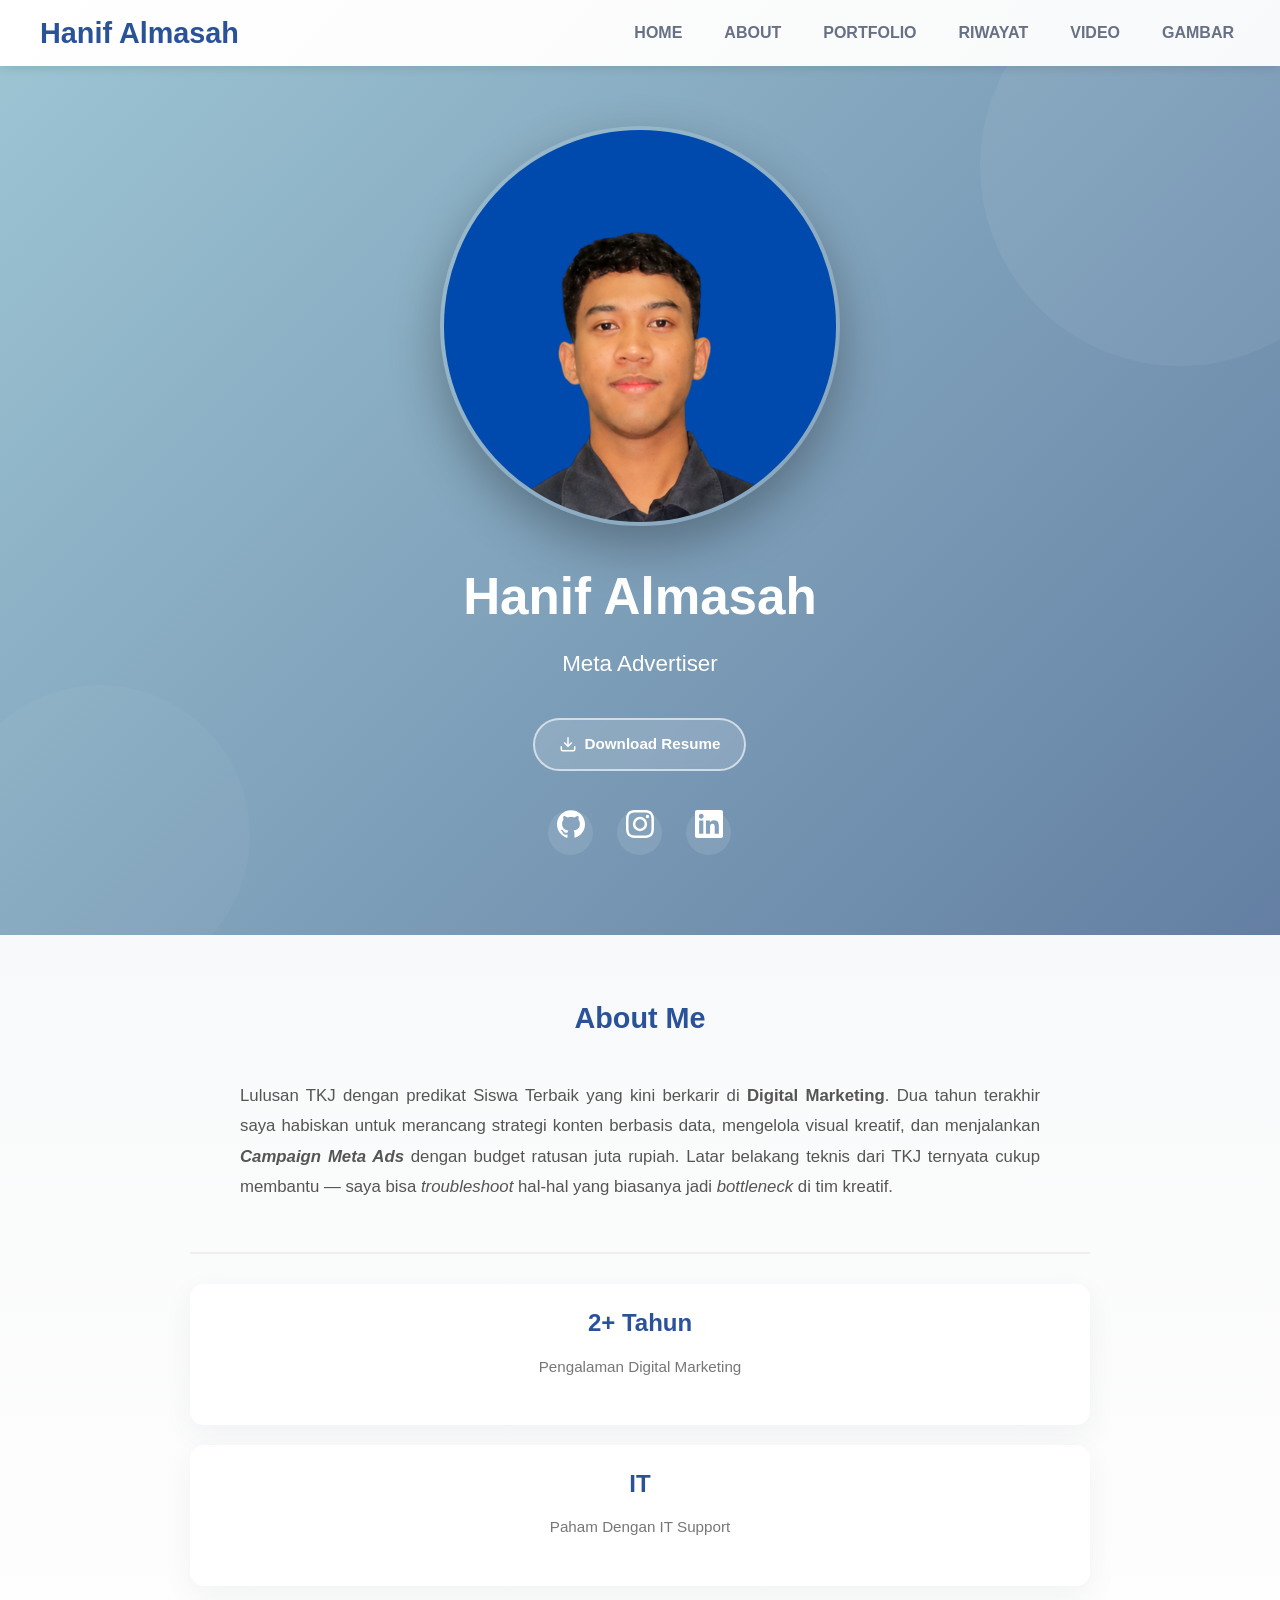
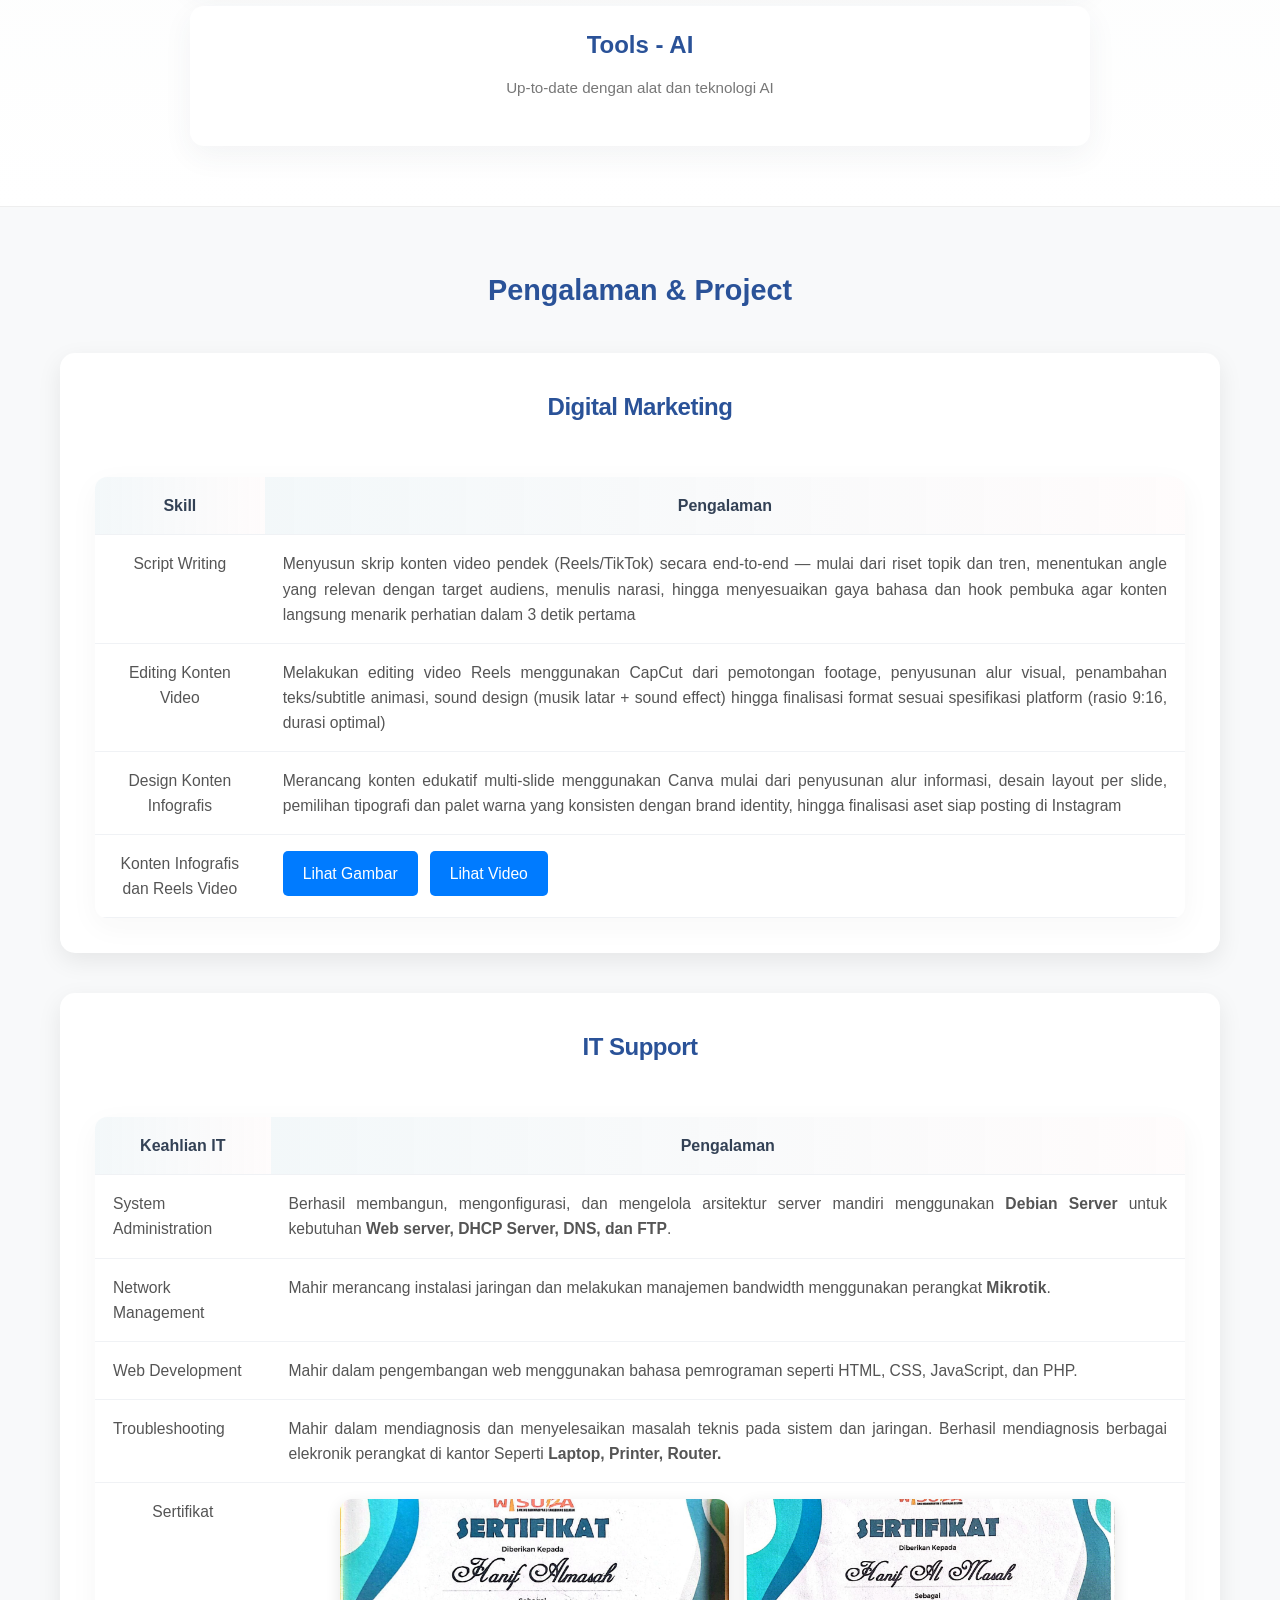
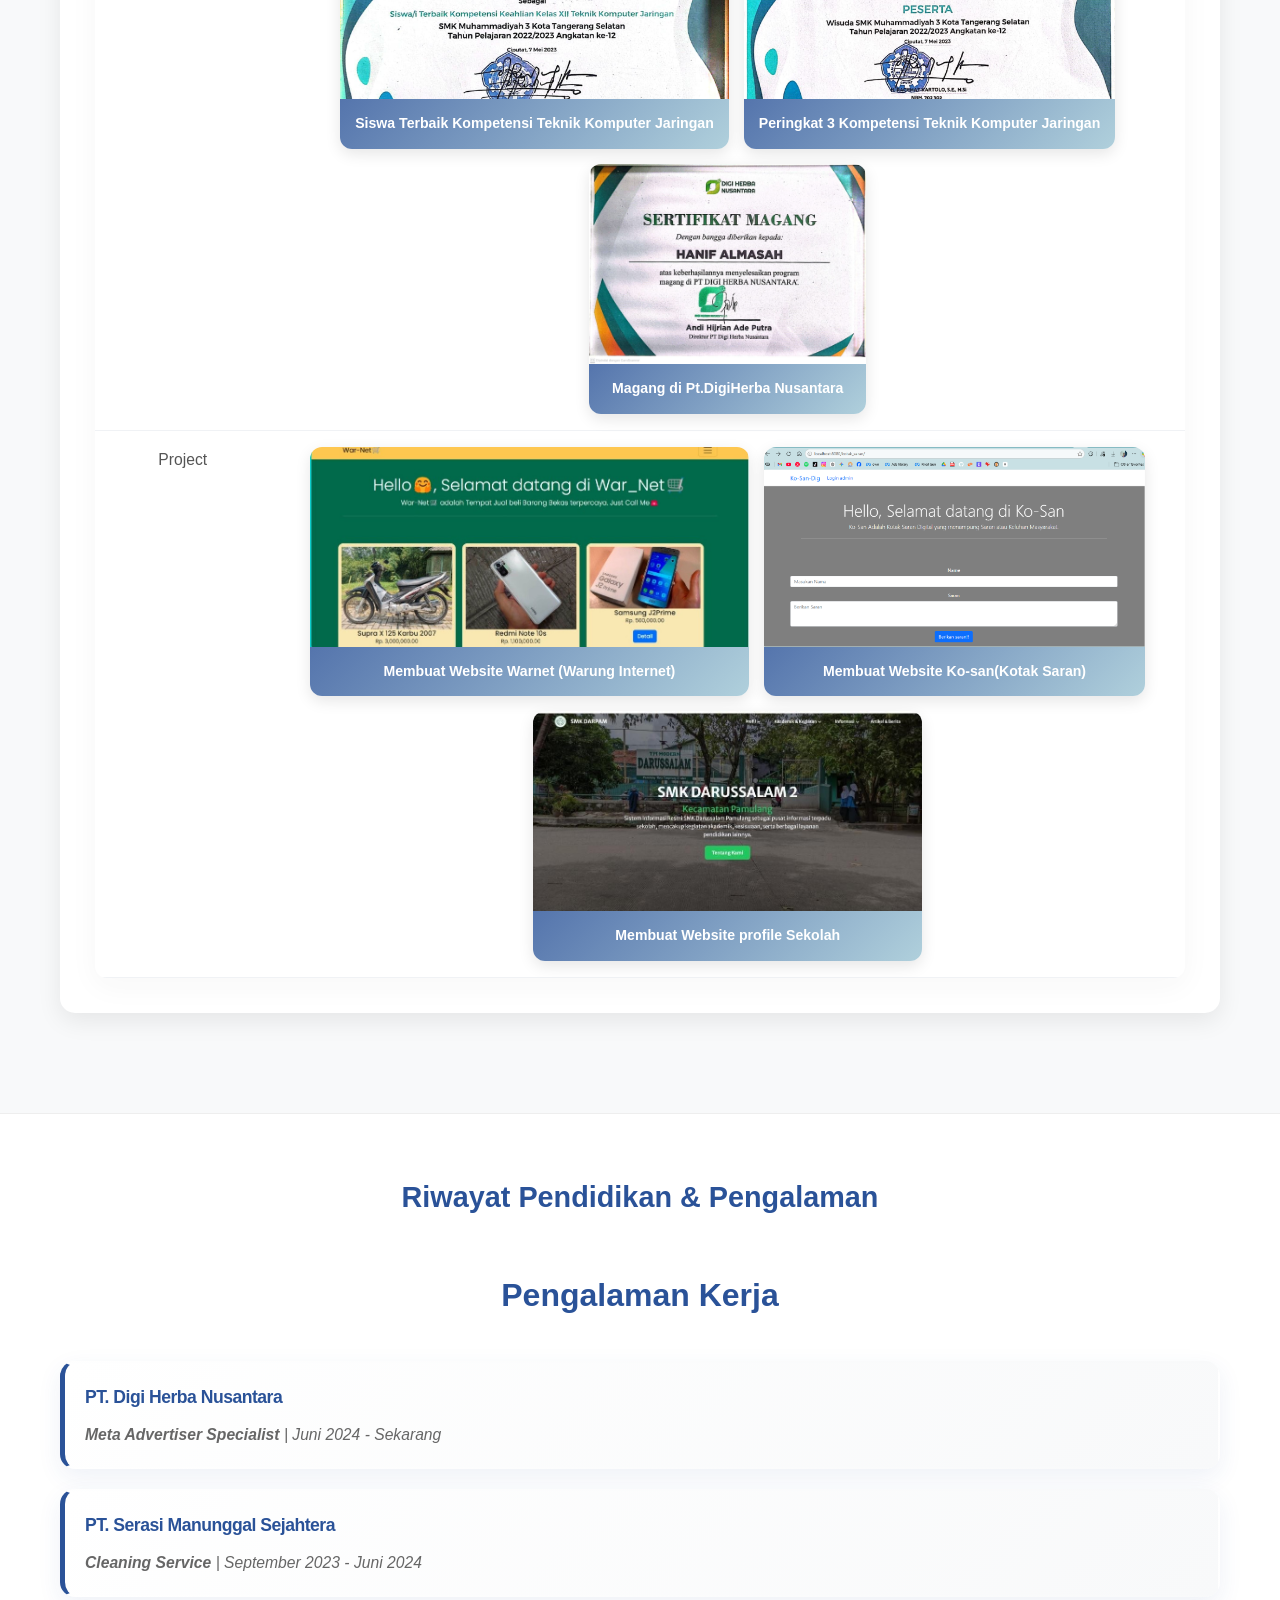
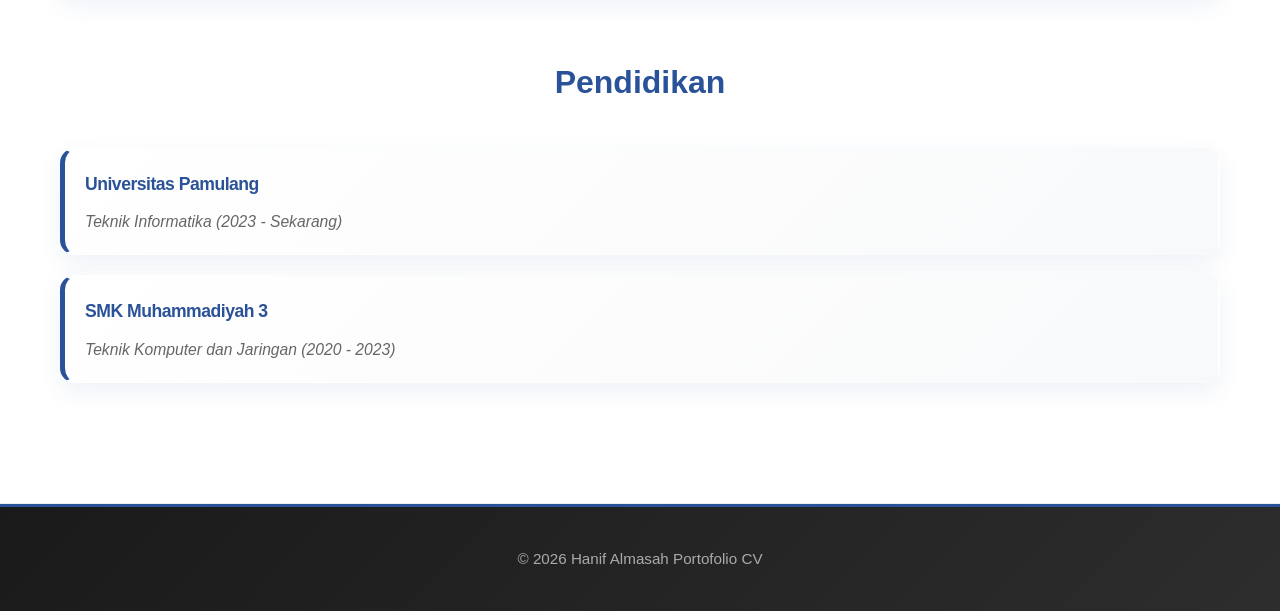
==== commit 46f5adbf: "feat(portfolio): add scrollable project description to portfolio modal - Fix invalid nested <td> ins" ====
--- a/index.html
+++ b/index.html
@@ -5,8 +5,7 @@
     <meta name="viewport" content="width=device-width, initial-scale=1.0">
     <title>Portofolio CV Hanif Almasah</title>
     <link rel="stylesheet" href="style.css">
-    <link rel="stylesheet" href="/style.css">
-    <link href="https://cdn.jsdelivr.net/npm/bootstrap@5.3.8/dist/css/bootstrap.min.css" rel="stylesheet" integrity="sha384-sRIl4kxILFvY47J16cr9ZwB07vP4J8+LH7qKQnuqkuIAvNWLzeN8tE5YBujZqJLB" crossorigin="anonymous">
+    <link href="https://cdn.jsdelivr.net/npm/bootstrap@5.3.8/dist/css/bootstrap.min.css" integrity="sha384-sRIl4kxILFvY47J16cr9ZwB07vP4J8+LH7qKQnuqkuIAvNWLzeN8tE5YBujZqJLB" crossorigin="anonymous">
     <link rel="stylesheet" href="https://cdnjs.cloudflare.com/ajax/libs/font-awesome/6.5.1/css/all.min.css">
 </head>
 
@@ -14,7 +13,7 @@
 
     <nav class="navbar" style="color:white;">
         <div class="container nav-content">
-            <a href="#home" class="logo"></i> Hanif Almasah</a>
+            <a href="#home" class="logo">Hanif Almasah</a>
             <button class="hamburger" id="hamburger">
                 <span></span>
                 <span></span>
@@ -45,7 +44,7 @@
             <h2 style="color:white;">Meta Advertiser</h2>
 
             <a href="files/CV_Hanif_Almasah.pdf" download class="btn-resume">
-                <svg viewBox="0 0 26 26" fill="none" stroke="currentColor" stroke-width="2" width="18" height="18">
+                <svg viewBox="0 0 24 24" fill="none" stroke="currentColor" stroke-width="2" width="18" height="18">
                     <path d="M21 15v4a2 2 0 0 1-2 2H5a2 2 0 0 1-2-2v-4"/>
                     <polyline points="7 10 12 15 17 10"/>
                     <line x1="12" y1="15" x2="12" y2="3"/>
@@ -169,14 +168,10 @@
                         <tr>
                             <td data-label="Skill" style="text-align: center;">Konten Infografis dan Reels Video</td>
                             <td colspan="2" data-label="Pengalaman">
-                                <td data-label="Pengalaman">
+                                <div style="display: flex; gap: 12px; flex-wrap: wrap;">
                                     <a href="show_pic.html" class="cta-button" style="display: inline-block; padding: 10px 20px; background-color: #007bff; color: white; text-decoration: none; border-radius: 5px;">Lihat Gambar </a>
-                                 </td>
-                                        
-                                <td data-label="Pengalaman">
                                     <a href="show_video.html" class="cta-button" style="display: inline-block; padding: 10px 20px; background-color: #007bff; color: white; text-decoration: none; border-radius: 5px;">Lihat Video </a>
-                                </td>
-                               
+                                </div>
                             </td>
                         </tr>
                          
@@ -273,7 +268,7 @@
                                 <div class="container">
                                     <div class="gallery-grid">
                                         
-                                        <div class="portofolio-gallery" onclick="openPortoModal('/img/warnet.jpg', 'Pembuatan Website Warnet (Warung Internet)')" style="cursor:pointer">
+                                        <div class="portofolio-gallery" onclick="openPortoModal(this.querySelector('img').src, this.querySelector('.caption').textContent, this.dataset.desc)" style="cursor:pointer" data-desc="Website War_Net&#10;Website untuk menampilkan dan mengelola produk/barang bekas.&#10;&#10;Tech: HTML • CSS • JavaScript • PHP&#10;Role: Full-stack Developer&#10;&#10;Yang saya kerjakan:&#10;• Membuat tampilan website&#10;• Membuat sistem input produk&#10;• Membuat halaman detail produk&#10;• Mengembangkan fitur sesuai kebutuhan pengguna">
                                             <img src="img/warnet.jpg" alt="Kreatif Iklan">
                                             <div class="caption">Membuat Website Warnet (Warung Internet)</div>
                                         </div>
--- a/style.css
+++ b/style.css
@@ -472,6 +472,8 @@
   backdrop-filter: blur(4px);
   align-items: center;
   justify-content: center;
+  padding: 20px;
+  overflow-y: auto;
   z-index: 9999;
   animation: fadeOverlay 0.3s ease;
 }
@@ -488,6 +490,10 @@
 #porto-modal {
   max-width: 860px;
   width: 92%;
+  max-height: 90vh;
+  display: flex;
+  flex-direction: column;
+  overflow-y: auto;
   padding: 0;
   border-radius: 20px;
   background: linear-gradient(135deg, #ffffff 0%, #f8fafc 100%);
@@ -513,9 +519,10 @@
 }
 
 #porto-modal img {
-  max-height: 65vh;
+  max-height: 55vh;
   width: 100%;
   height: auto;
+  flex-shrink: 0;
   object-fit: contain;
   border-radius: 16px 16px 0 0;
   display: block;
@@ -555,10 +562,35 @@
   margin: 0;
   font-size: 1.15em;
   letter-spacing: -0.3px;
-  padding: 20px 30px 28px 30px;
+  padding: 20px 30px 14px 30px;
   background: linear-gradient(135deg, rgba(156,196,211,0.05), rgba(247,198,199,0.05));
   border-radius: 0 0 16px 16px;
   line-height: 1.5;
+}
+
+#porto-modal-desc {
+  display: none; /* hidden when empty */
+  white-space: pre-line;
+  margin: 0;
+  padding: 0 30px 28px 30px;
+  color: #475569;
+  font-size: 0.95em;
+  line-height: 1.7;
+  text-align: left;
+  background: linear-gradient(135deg, rgba(156,196,211,0.05), rgba(247,198,199,0.05));
+  border-radius: 0 0 16px 16px;
+}
+
+/* Reveal only when there is description content */
+#porto-modal-desc:not(:empty) {
+  display: block;
+}
+
+/* Visual separation: first line = project name (bold accent) */
+#porto-modal-desc::first-line {
+  font-weight: 700;
+  color: #2a5298;
+  font-size: 1.05em;
 }
 
 #porto-modal #porto-close {
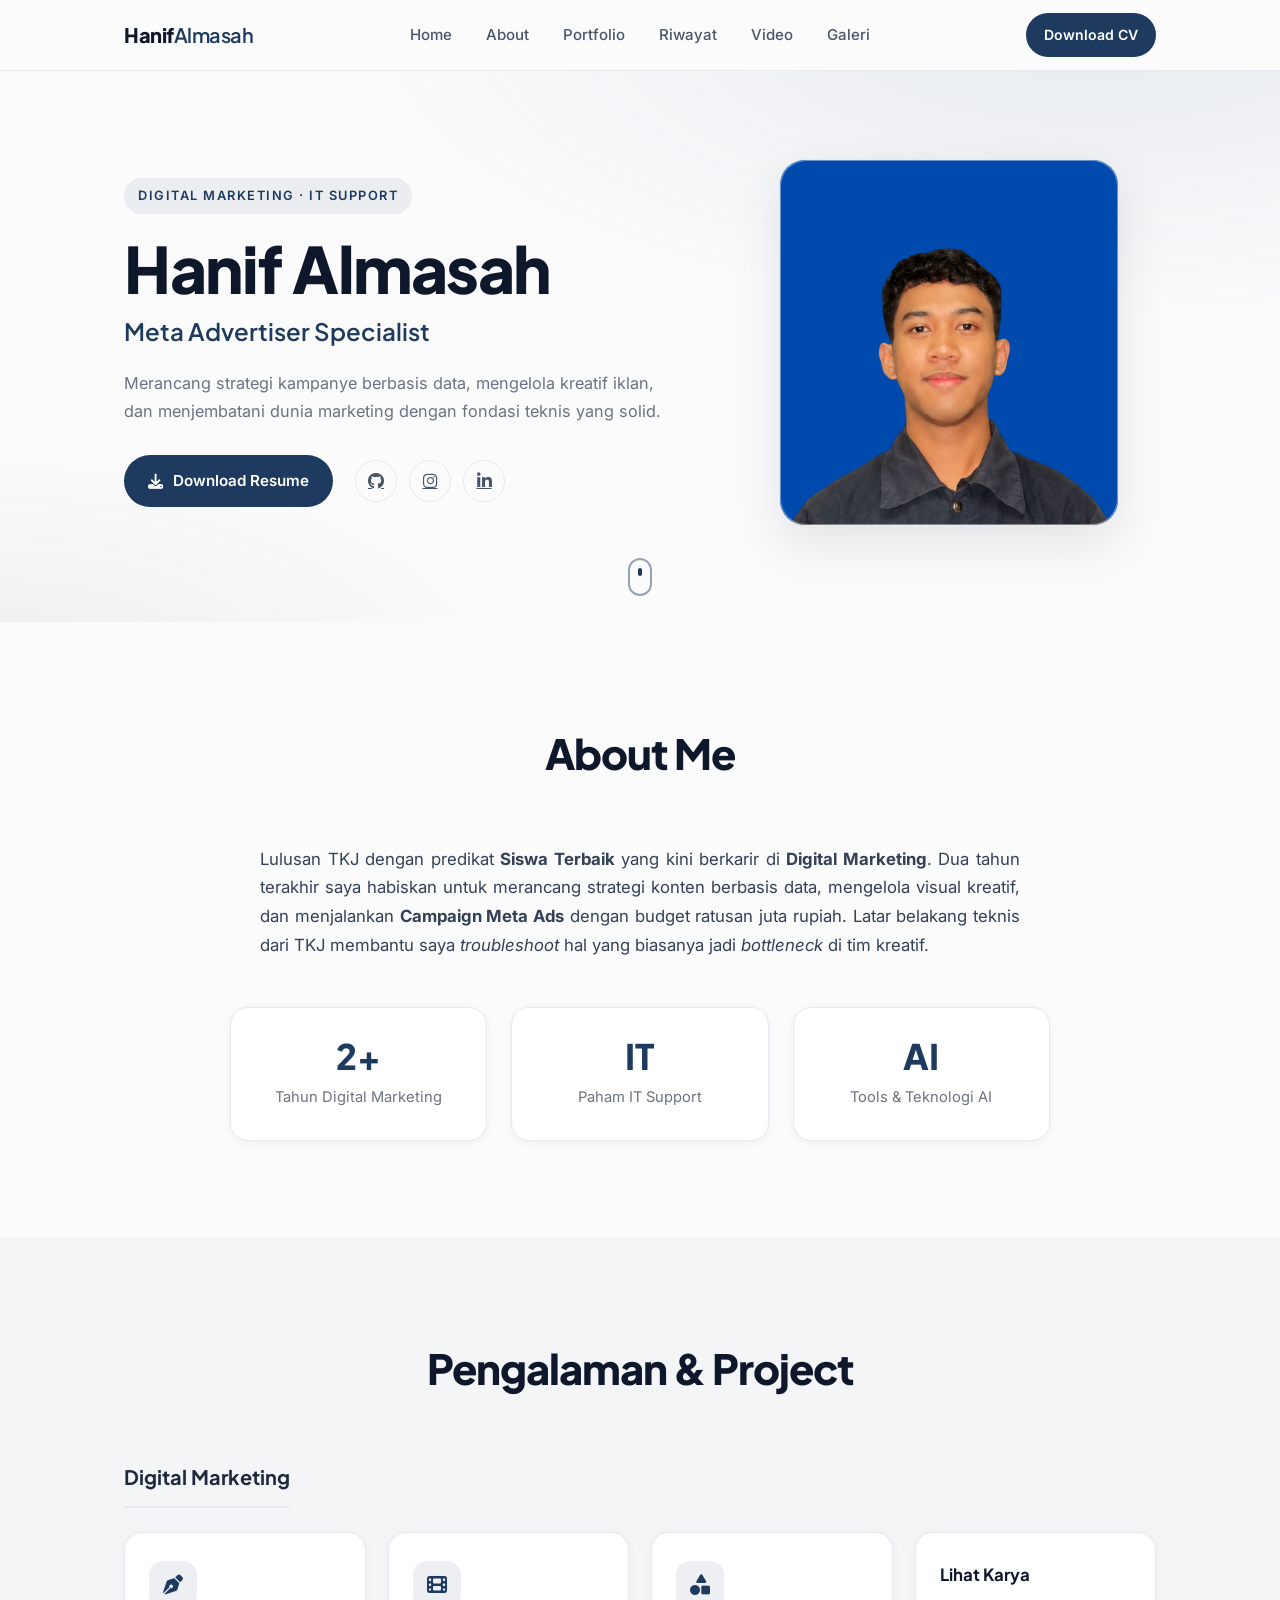
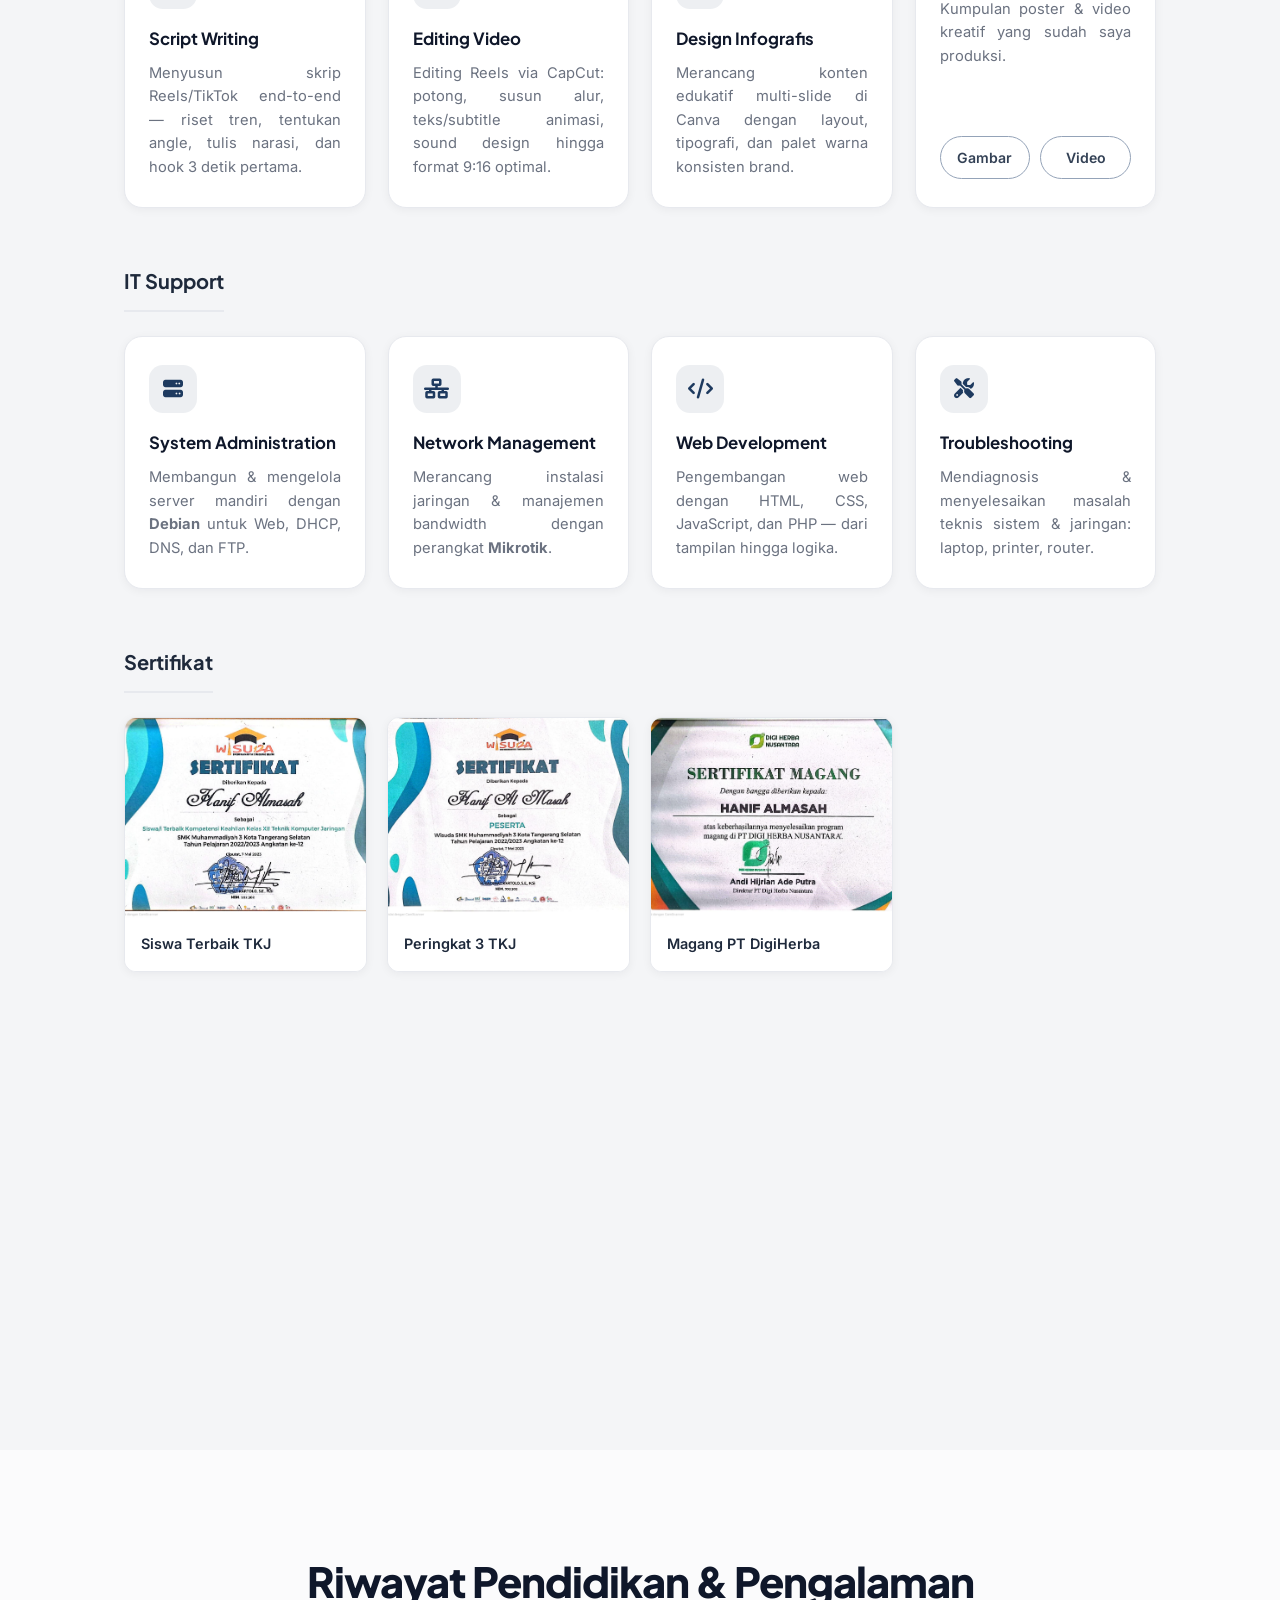
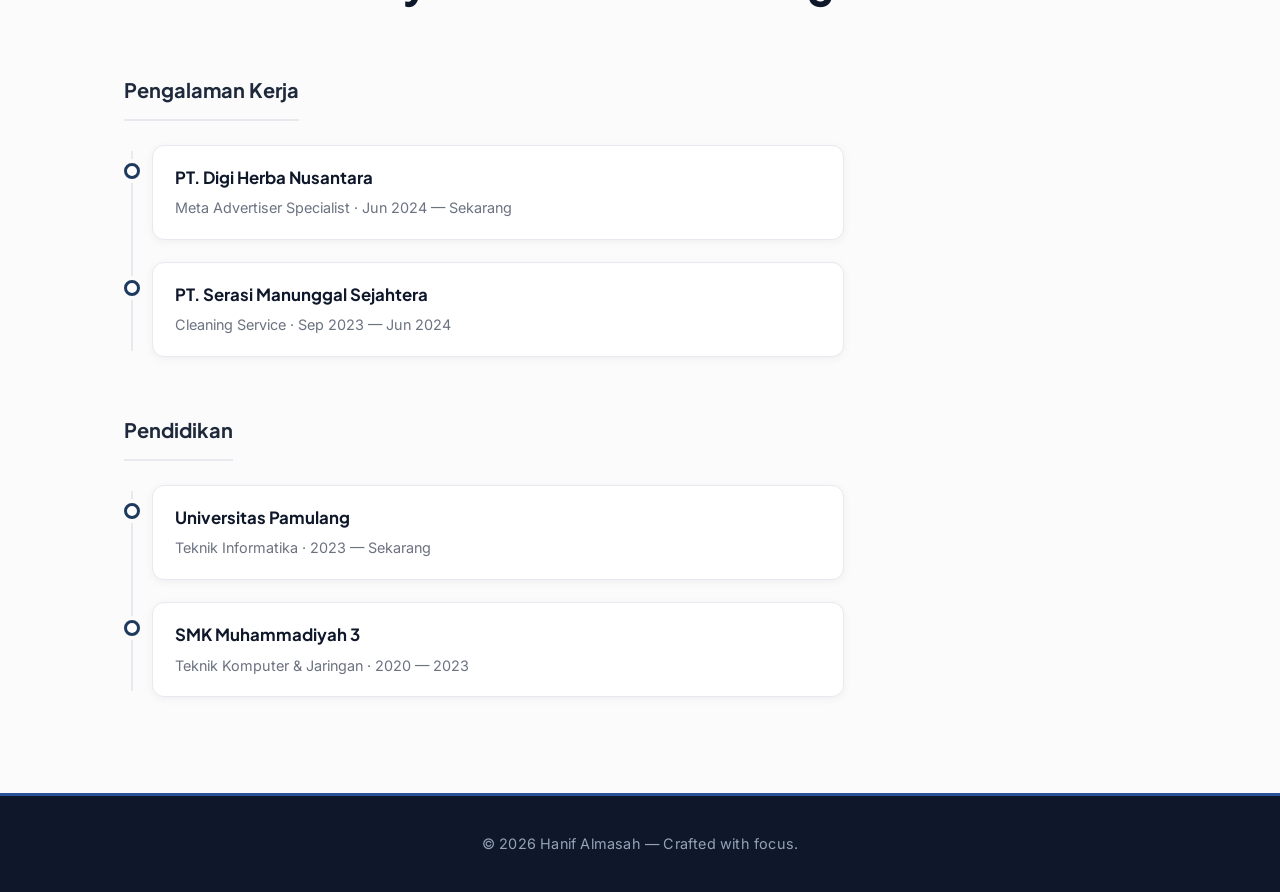
==== commit 52111437: "feat(redesign): clean elegant portfolio + optimize videos for mobile - Rewrite index/show_pic/show_v" ====
--- a/index.html
+++ b/index.html
@@ -4,409 +4,250 @@
     <meta charset="UTF-8">
     <meta name="viewport" content="width=device-width, initial-scale=1.0">
     <title>Portofolio CV Hanif Almasah</title>
+    <link rel="preconnect" href="https://fonts.googleapis.com">
+    <link rel="preconnect" href="https://fonts.gstatic.com" crossorigin>
+    <link href="https://fonts.googleapis.com/css2?family=Plus+Jakarta+Sans:wght@400;500;600;700;800&family=Inter:wght@400;500;600&display=swap" rel="stylesheet">
     <link rel="stylesheet" href="style.css">
+    <link rel="stylesheet" href="cv-style.css">
     <link href="https://cdn.jsdelivr.net/npm/bootstrap@5.3.8/dist/css/bootstrap.min.css" integrity="sha384-sRIl4kxILFvY47J16cr9ZwB07vP4J8+LH7qKQnuqkuIAvNWLzeN8tE5YBujZqJLB" crossorigin="anonymous">
     <link rel="stylesheet" href="https://cdnjs.cloudflare.com/ajax/libs/font-awesome/6.5.1/css/all.min.css">
 </head>
 
 <body>
 
-    <nav class="navbar" style="color:white;">
-        <div class="container nav-content">
-            <a href="#home" class="logo">Hanif Almasah</a>
-            <button class="hamburger" id="hamburger">
-                <span></span>
-                <span></span>
-                <span></span>
+    <!-- ============ NAVBAR ============ -->
+    <nav class="cv-navbar" id="cvNavbar">
+        <div class="cv-container cv-nav-inner">
+            <a href="#home" class="cv-logo">Hanif<span>Almasah</span></a>
+            <button class="cv-hamburger" id="cvHamburger" aria-label="Menu">
+                <span></span><span></span><span></span>
             </button>
-            <ul class="nav-links" id="navLinks">
-                <li><a href="index.html#home">HOME</a></li>
-                <li><a href="index.html#about">ABOUT</a></li>
-                <li><a href="index.html#portfolio">PORTFOLIO</a></li>
-                <li><a href="index.html#pendidikan">RIWAYAT</a></li>
-                <li><a href="show_video.html">VIDEO</a></li>  
-                <li><a href="show_pic.html">GAMBAR</a></li>
+            <ul class="cv-nav-links" id="cvNavLinks">
+                <li><a href="#home">Home</a></li>
+                <li><a href="#about">About</a></li>
+                <li><a href="#portfolio">Portfolio</a></li>
+                <li><a href="#pendidikan">Riwayat</a></li>
+                <li><a href="show_video.html">Video</a></li>
+                <li><a href="show_pic.html">Galeri</a></li>
             </ul>
+            <a href="files/CV_Hanif_Almasah.pdf" download class="cv-nav-cta">Download CV</a>
         </div>
     </nav>
 
-    <header id="home" class="hero">
-    <div class="container hero-content" >
-        
-
-        <div class="hero-image-container">
-            <div class="hero-image slideshow-images">
-                <img src="img/profil-formal.png" alt="Hanif Almasah " class="slide active">
-            </div>
-        </div>
-        <div class="hero-text">
-            <h1 style="color:rgb(255, 255, 255);">Hanif Almasah</h1>
-            <h2 style="color:white;">Meta Advertiser</h2>
-
-            <a href="files/CV_Hanif_Almasah.pdf" download class="btn-resume">
-                <svg viewBox="0 0 24 24" fill="none" stroke="currentColor" stroke-width="2" width="18" height="18">
-                    <path d="M21 15v4a2 2 0 0 1-2 2H5a2 2 0 0 1-2-2v-4"/>
-                    <polyline points="7 10 12 15 17 10"/>
-                    <line x1="12" y1="15" x2="12" y2="3"/>
-                </svg>
-                Download Resume
-            </a>
-
-            <div class="social-container">
-                <a href="https://github.com/Hanif-almasah" target="_blank" aria-label="GitHub" class="social-link">
-                    <svg viewBox="0 0 24 24" fill="white">
-                    <path d="M12 .297c-6.63 0-12 5.373-12 12 0 5.303 3.438 9.8 8.205 11.385.6.113.82-.258.82-.577 0-.285-.01-1.04-.015-2.04-3.338.724-4.042-1.61-4.042-1.61C4.422 18.07 3.633 17.7 3.633 17.7c-1.087-.744.084-.729.084-.729 1.205.084 1.838 1.236 1.838 1.236 1.07 1.835 2.809 1.305 3.495.998.108-.776.417-1.305.76-1.605-2.665-.3-5.466-1.332-5.466-5.93 0-1.31.465-2.38 1.235-3.22-.135-.303-.54-1.523.105-3.176 0 0 1.005-.322 3.3 1.23.96-.267 1.98-.399 3-.405 1.02.006 2.04.138 3 .405 2.28-1.552 3.285-1.23 3.285-1.23.645 1.653.24 2.873.12 3.176.765.84 1.23 1.91 1.23 3.22 0 4.61-2.805 5.625-5.475 5.92.42.36.81 1.096.81 2.22 0 1.606-.015 2.896-.015 3.286 0 .315.21.69.825.57C20.565 22.092 24 17.592 24 12.297c0-6.627-5.373-12-12-12"/>
-                    </svg>
-                </a>
-
-                <a href="https://instagram.com/almasa.sih" target="_blank" aria-label="Instagram" class="social-link">
-                    <svg viewBox="0 0 24 24" fill="white">
-                    <path d="M12 2.163c3.204 0 3.584.012 4.85.07 3.252.148 4.771 1.691 4.919 4.919.058 1.265.069 1.645.069 4.849 0 3.205-.012 3.584-.069 4.849-.149 3.225-1.664 4.771-4.919 4.919-1.266.058-1.644.07-4.85.07-3.204 0-3.584-.012-4.849-.07-3.26-.149-4.771-1.699-4.919-4.92-.058-1.265-.07-1.644-.07-4.849 0-3.204.013-3.583.07-4.849.149-3.227 1.664-4.771 4.919-4.919 1.266-.057 1.645-.069 4.849-.069zM12 0C8.741 0 8.333.014 7.053.072 2.695.272.273 2.69.073 7.051.014 8.333 0 8.741 0 12c0 3.259.014 3.668.072 4.948.2 4.358 2.618 6.78 6.98 6.98 1.281.058 1.689.072 4.948.072 3.259 0 3.668-.014 4.948-.072 4.354-.2 6.782-2.618 6.979-6.98.059-1.28.073-1.689.073-4.948 0-3.259-.014-3.667-.072-4.947-.196-4.354-2.617-6.78-6.979-6.98C15.668.014 15.259 0 12 0zm0 5.838a6.162 6.162 0 100 12.324 6.162 6.162 0 000-12.324zM12 16a4 4 0 110-8 4 4 0 010 8zm6.406-11.845a1.44 1.44 0 100 2.881 1.44 1.44 0 000-2.881z"/>
-                    </svg>
-                </a>
-
-                <a href="https://www.linkedin.com/in/hanifalmasah/" target="_blank" aria-label="LinkedIn" class="social-link">
-                    <svg viewBox="0 0 24 24" fill="white">
-                    <path d="M20.447 20.452h-3.554v-5.569c0-1.328-.027-3.037-1.852-3.037-1.853 0-2.136 1.445-2.136 2.939v5.667H9.351V9h3.414v1.561h.046c.477-.9 1.637-1.85 3.37-1.85 3.601 0 4.267 2.37 4.267 5.455v6.286zM5.337 7.433c-1.144 0-2.063-.926-2.063-2.065 0-1.138.92-2.063 2.063-2.063 1.14 0 2.064.925 2.064 2.063 0 1.139-.925 2.065-2.064 2.065zm1.782 13.019H3.555V9h3.564v11.452zM22.225 0H1.771C.792 0 0 .774 0 1.729v20.542C0 23.227.792 24 1.771 24h20.451C23.2 24 24 23.227 24 22.271V1.729C24 .774 23.2 0 22.222 0z"/>
-                    </svg>
-                </a>
-
-                </div>
-                <style>
-                    .social-container {
-                        display: flex; /* Menggunakan flexbox untuk tata letak horizontal */
-                        gap: 24px; /* Jarak antar ikon */
-                        justify-content: center; /* Supaya posisinya di tengah */
-                        align-items: center;
-                        padding: 20px;
-                    }
-
-                    /* Mengatur ukuran dan warna SVG */
-                    .social-link {
-                        color: #4a5568; /* Warna abu-abu gelap yang kalem (aesthetic) */
-                        display: inline-block;
-                        transition: all 0.25s ease-in-out; /* Animasi transisi yang smooth */
-                    }
-
-                    /* Ukuran kotak SVG */
-                    .social-link svg {
-                        width: 28px;  /* Ukuran lebar ikon */
-                        height: 28px; /* Ukuran tinggi ikon */
-                    }
-
-                    /* Efek interaktif saat kursor mendekat (Hover) */
-                    .social-link:hover {
-                        color: #000000; /* Berubah jadi warna hitam pekat */
-                        transform: translateY(-4px); /* Efek sedikit melayang ke atas */
-                    }
-                </style>
-        </div>
-    </div>
-</header>
-
-    <section id="about" class="section about">
-        <div class="container">
-            <h3>About Me</h3>
-            <div class="about-content">
-                <div class="about-text">
-                    <p style="text-align: justify; max-width: 800px; margin: 0 auto 50px;">
-            Lulusan TKJ dengan predikat Siswa Terbaik yang kini berkarir di <strong>Digital Marketing</strong>.
-Dua tahun terakhir saya habiskan untuk merancang strategi konten berbasis data, mengelola visual kreatif, dan menjalankan <strong><i>Campaign Meta Ads</i></strong> dengan budget ratusan juta rupiah. Latar belakang teknis dari TKJ ternyata cukup membantu — saya bisa <i>troubleshoot</i> hal-hal yang biasanya jadi <i>bottleneck</i> di tim kreatif.    </p>
-       
-                    <div class="about-highlights">
-                        <div class="highlight-item">
-                            <h5>2+ Tahun</h5>
-                            <p>Pengalaman Digital Marketing</p>
+    <!-- ============ HERO ============ -->
+    <header id="home" class="cv-hero">
+        <div class="cv-container cv-hero-inner">
+            <div class="cv-hero-text reveal">
+                <p class="cv-hero-eyebrow">Digital Marketing · IT Support</p>
+                <h1 class="cv-hero-name">Hanif Almasah</h1>
+                <h2 class="cv-hero-role">Meta Advertiser Specialist</h2>
+                <p class="cv-hero-sub">
+                    Merancang strategi kampanye berbasis data, mengelola kreatif iklan,
+                    dan menjembatani dunia marketing dengan fondasi teknis yang solid.
+                </p>
+                <div class="cv-hero-actions">
+                    <a href="files/CV_Hanif_Almasah.pdf" download class="cv-btn-primary">
+                        <i class="fa-solid fa-download"></i> Download Resume
+                    </a>
+                    <div class="cv-social">
+                        <a href="https://github.com/Hanif-almasah" target="_blank" aria-label="GitHub" class="cv-social-link"><i class="fa-brands fa-github"></i></a>
+                        <a href="https://instagram.com/almasa.sih" target="_blank" aria-label="Instagram" class="cv-social-link"><i class="fa-brands fa-instagram"></i></a>
+                        <a href="https://www.linkedin.com/in/hanifalmasah/" target="_blank" aria-label="LinkedIn" class="cv-social-link"><i class="fa-brands fa-linkedin-in"></i></a>
+                    </div>
+                </div>
+            </div>
+
+            <div class="cv-hero-photo reveal">
+                <div class="cv-photo-frame">
+                    <img src="img/profil-formal.png" alt="Hanif Almasah">
+                </div>
+            </div>
+        </div>
+        <div class="cv-hero-scroll" aria-hidden="true"><span></span></div>
+    </header>
+
+    <!-- ============ ABOUT ============ -->
+    <section id="about" class="cv-section">
+        <div class="cv-container">
+            <h3 class="cv-section-title reveal">About Me</h3>
+            <p class="cv-about-text reveal">
+                    Lulusan TKJ dengan predikat <strong>Siswa Terbaik</strong> yang kini berkarir di
+                    <strong>Digital Marketing</strong>. Dua tahun terakhir saya habiskan untuk merancang
+                    strategi konten berbasis data, mengelola visual kreatif, dan menjalankan
+                    <strong>Campaign Meta Ads</strong> dengan budget ratusan juta rupiah. Latar belakang
+                    teknis dari TKJ membantu saya <em>troubleshoot</em> hal yang biasanya jadi
+                    <em>bottleneck</em> di tim kreatif.
+                </p>
+                <div class="cv-stats">
+                    <div class="cv-stat reveal">
+                        <span class="cv-stat-num">2+</span>
+                        <span class="cv-stat-label">Tahun Digital Marketing</span>
+                    </div>
+                    <div class="cv-stat reveal">
+                        <span class="cv-stat-num">IT</span>
+                        <span class="cv-stat-label">Paham IT Support</span>
+                    </div>
+                    <div class="cv-stat reveal">
+                        <span class="cv-stat-num">AI</span>
+                        <span class="cv-stat-label">Tools & Teknologi AI</span>
+                    </div>
+            </div>
+        </div>
+    </section>
+
+    <!-- ============ PORTFOLIO ============ -->
+    <section id="portfolio" class="cv-section">
+        <div class="cv-container">
+            <h3 class="cv-section-title reveal">Pengalaman &amp; Project</h3>
+
+            <!-- Digital Marketing -->
+            <div class="cv-group reveal">
+                <h4 class="cv-group-title">Digital Marketing</h4>
+                <div class="cv-card-grid">
+                    <article class="cv-skill-card">
+                        <div class="cv-skill-icon"><i class="fa-solid fa-pen-nib"></i></div>
+                        <h5>Script Writing</h5>
+                        <p>Menyusun skrip Reels/TikTok end-to-end — riset tren, tentukan angle, tulis narasi, dan hook 3 detik pertama.</p>
+                    </article>
+                    <article class="cv-skill-card">
+                        <div class="cv-skill-icon"><i class="fa-solid fa-film"></i></div>
+                        <h5>Editing Video</h5>
+                        <p>Editing Reels via CapCut: potong, susun alur, teks/subtitle animasi, sound design hingga format 9:16 optimal.</p>
+                    </article>
+                    <article class="cv-skill-card">
+                        <div class="cv-skill-icon"><i class="fa-solid fa-shapes"></i></div>
+                        <h5>Design Infografis</h5>
+                        <p>Merancang konten edukatif multi-slide di Canva dengan layout, tipografi, dan palet warna konsisten brand.</p>
+                    </article>
+                    <article class="cv-skill-card cv-skill-cta">
+                        <h5>Lihat Karya</h5>
+                        <p>Kumpulan poster & video kreatif yang sudah saya produksi.</p>
+                        <div class="cv-cta-row">
+                            <a href="show_pic.html" class="cv-btn-ghost">Gambar</a>
+                            <a href="show_video.html" class="cv-btn-ghost">Video</a>
                         </div>
-                        <div class="highlight-item">
-                            <h5>IT</h5>
-                            <p>Paham Dengan IT Support</p>
-                        </div>
-                        <div class="highlight-item">
-                            <h5>Tools - AI</h5>
-                            <p>Up-to-date dengan alat dan teknologi AI</p>
-                        </div>
+                    </article>
+                </div>
+            </div>
+
+            <!-- IT Support -->
+            <div class="cv-group reveal">
+                <h4 class="cv-group-title">IT Support</h4>
+                <div class="cv-card-grid">
+                    <article class="cv-skill-card">
+                        <div class="cv-skill-icon"><i class="fa-solid fa-server"></i></div>
+                        <h5>System Administration</h5>
+                        <p>Membangun & mengelola server mandiri dengan <strong>Debian</strong> untuk Web, DHCP, DNS, dan FTP.</p>
+                    </article>
+                    <article class="cv-skill-card">
+                        <div class="cv-skill-icon"><i class="fa-solid fa-network-wired"></i></div>
+                        <h5>Network Management</h5>
+                        <p>Merancang instalasi jaringan & manajemen bandwidth dengan perangkat <strong>Mikrotik</strong>.</p>
+                    </article>
+                    <article class="cv-skill-card">
+                        <div class="cv-skill-icon"><i class="fa-solid fa-code"></i></div>
+                        <h5>Web Development</h5>
+                        <p>Pengembangan web dengan HTML, CSS, JavaScript, dan PHP — dari tampilan hingga logika.</p>
+                    </article>
+                    <article class="cv-skill-card">
+                        <div class="cv-skill-icon"><i class="fa-solid fa-screwdriver-wrench"></i></div>
+                        <h5>Troubleshooting</h5>
+                        <p>Mendiagnosis & menyelesaikan masalah teknis sistem & jaringan: laptop, printer, router.</p>
+                    </article>
+                </div>
+            </div>
+
+            <!-- Certificates -->
+            <div class="cv-group reveal">
+                <h4 class="cv-group-title">Sertifikat</h4>
+                <div class="cv-gallery-grid">
+                    <div class="cv-gallery-item" onclick="openPortoModal('img/Sertifikat/Siswa_terbaik.jpeg', 'Siswa Terbaik TKJ')">
+                        <img src="img/Sertifikat/Siswa_terbaik.jpeg" alt="Siswa Terbaik">
+                        <span class="cv-gallery-cap">Siswa Terbaik TKJ</span>
+                    </div>
+                    <div class="cv-gallery-item" onclick="openPortoModal('img/Sertifikat/Peringkat_3.jpeg', 'Peringkat 3 TKJ')">
+                        <img src="img/Sertifikat/Peringkat_3.jpeg" alt="Peringkat 3">
+                        <span class="cv-gallery-cap">Peringkat 3 TKJ</span>
+                    </div>
+                    <div class="cv-gallery-item" onclick="openPortoModal('img/Sertifikat/Magang.jpeg', 'Magang PT DigiHerba')">
+                        <img src="img/Sertifikat/Magang.jpeg" alt="Magang">
+                        <span class="cv-gallery-cap">Magang PT DigiHerba</span>
+                    </div>
+                </div>
+            </div>
+
+            <!-- Projects -->
+            <div class="cv-group reveal">
+                <h4 class="cv-group-title">Project</h4>
+                <div class="cv-gallery-grid">
+                    <div class="cv-gallery-item" data-desc="Website War_Net&#10;Website untuk menampilkan dan mengelola produk/barang bekas.&#10;&#10;Tech: HTML • CSS • JavaScript • PHP&#10;Role: Full-stack Developer&#10;&#10;Yang saya kerjakan:&#10;• Membuat tampilan website&#10;• Membuat sistem input produk&#10;• Membuat halaman detail produk&#10;• Mengembangkan fitur sesuai kebutuhan pengguna" onclick="openPortoModal(this.querySelector('img').src, this.querySelector('.cv-gallery-cap').textContent, this.dataset.desc)">
+                        <img src="img/warnet.jpg" alt="Warnet">
+                        <span class="cv-gallery-cap">Website Warnet</span>
+                    </div>
+                    <div class="cv-gallery-item" data-desc="Website Ko-san (Kotak Saran)&#10;Membuat aplikasi kotak saran untuk memudahkan warga menyampaikan pendapat.&#10;&#10;Tech: HTML • CSS • JavaScript • PHP&#10;Role: Full-stack Developer&#10;&#10;Yang saya kerjakan:&#10;• Membuat tampilan website&#10;• Membuat halaman&#10;• Mengembangkan fitur sesuai kebutuhan pengguna" onclick="openPortoModal(this.querySelector('img').src, this.querySelector('.cv-gallery-cap').textContent, this.dataset.desc)">
+                        <img src="img/ko_san.png" alt="Ko-san">
+                        <span class="cv-gallery-cap">Website Ko-san</span>
+                    </div>
+                    <div class="cv-gallery-item" data-desc="Website Profile Sekolah SMK Darussalam&#10;Website profil sekolah berbasis Laravel yang menyajikan informasi kegiatan, fasilitas, dan PPDB terstruktur.&#10;&#10;Tech: Laravel • PHP • MySQL • HTML • CSS • JavaScript&#10;Role: Full-stack Developer&#10;&#10;Yang saya kerjakan (arsitektur MVC):&#10;• Setup project Laravel & struktur folder MVC&#10;• Model: Eloquent ORM untuk data sekolah, berita & pendaftaran (MySQL)&#10;• Controller: logika & routing halaman (Home, Profil, Berita, PPDB)&#10;• View: template Blade untuk tampilan dinamis & konsisten&#10;• Migration & Seeder: struktur database & data awal sekolah" onclick="openPortoModal(this.querySelector('img').src, this.querySelector('.cv-gallery-cap').textContent, this.dataset.desc)">
+                        <img src="img/Smk_darussalam.jpg" alt="SMK Darussalam">
+                        <span class="cv-gallery-cap">Website Profil Sekolah</span>
                     </div>
                 </div>
             </div>
         </div>
     </section>
 
-
-    <section id="portfolio" class="section portfolio">
-        <h3>Pengalaman & Project</h3>
-        <div class="container">
-           
-             <div class="case-study">
-                <h2 style="text-align: center; padding: 0 0 20px 0;" >Digital Marketing</h2>
-                
-                <table class="metrics-table">
-                    <thead>
-                        <tr>
-                            <th  style="text-align: center;">Skill</th>
-                            <th colspan="2"  style="text-align: center;">Pengalaman</th>
-                        </tr>
-                    </thead>
-                    <tbody style="text-align: justify;">
-                        <tr>
-                            <td data-label="Skill"  style="text-align: center;">Script Writing </td>
-                            
-                            <td data-label="Pengalaman">Menyusun skrip konten video pendek (Reels/TikTok) secara end-to-end — mulai dari riset topik dan tren, menentukan angle yang relevan dengan target audiens, menulis narasi, hingga menyesuaikan gaya bahasa dan hook pembuka agar konten langsung menarik perhatian dalam 3 detik pertama</td>
-                        </tr>
-                        <tr>
-                            <td data-label="Skill"  style="text-align: center;">Editing Konten Video</td>
-                            <td data-label="Pengalaman">
-                                Melakukan editing video Reels menggunakan CapCut dari pemotongan footage, penyusunan alur visual, penambahan teks/subtitle animasi, sound design (musik latar + sound effect) hingga finalisasi format sesuai spesifikasi platform (rasio 9:16, durasi optimal)
-                            </td>
-                        </tr>
-                        <tr>
-                            <td data-label="Skill"  style="text-align: center;">Design Konten Infografis</td>
-                            <td data-label="Pengalaman">
-                                Merancang konten edukatif multi-slide menggunakan Canva mulai dari penyusunan alur informasi, desain layout per slide, pemilihan tipografi dan palet warna yang konsisten dengan brand identity, hingga finalisasi aset siap posting di Instagram
-                            </td>
-                        </tr>
-                        <tr>
-                            <td data-label="Skill" style="text-align: center;">Konten Infografis dan Reels Video</td>
-                            <td colspan="2" data-label="Pengalaman">
-                                <div style="display: flex; gap: 12px; flex-wrap: wrap;">
-                                    <a href="show_pic.html" class="cta-button" style="display: inline-block; padding: 10px 20px; background-color: #007bff; color: white; text-decoration: none; border-radius: 5px;">Lihat Gambar </a>
-                                    <a href="show_video.html" class="cta-button" style="display: inline-block; padding: 10px 20px; background-color: #007bff; color: white; text-decoration: none; border-radius: 5px;">Lihat Video </a>
-                                </div>
-                            </td>
-                        </tr>
-                         
-
-                        <!-- <tr>
-                            <td data-label="Skill"  style="text-align: center;">AI - Assisted Content Creation</td>
-                            <td data-label="Pencapaian">
-                                Memanfaatkan AI tools (Gemini & Flow) untuk mempercepat proses produksi konten — mulai dari generate ide, menyusun draft copywriting, hingga menghasilkan aset visual, kemudian menyesuaikan output AI dengan tone of voice brand sebelum dipublikasikan                            </td>
-                        </tr> -->
-                        <!-- <tr>
-                            <td data-label="Skill"  style="text-align: center;">Technical Troubleshooting</td>
-                            <td colspan="2" data-label="Pencapaian">Berhasil mengatasi gangguan teknis pada akun iklan seperti <strong>spam</strong>, <strong>fatigue audiens</strong>, serta <strong> menjaga dan membuat konten winning untuk menjaga kontinuitas iklan.</strong></td>
-                        </tr>
-                        <tr>
-                            <td data-label="Skill" style="text-align: center;">Hasil Iklan</td>
-                            <td colspan="2" data-label="Pencapaian">
-                                <div class="container">
-                                    <div class="gallery-grid">
-                                        <div class="portofolio-gallery" onclick="openPortoModal('/img/desember.jpeg', 'Hasil Iklan Desember')" style="cursor:pointer">
-                                            <img src="img/desember.jpeg" alt="Hasil Iklan Desember">
-                                        </div>
-                                        <div class="portofolio-gallery" onclick="openPortoModal('/img/januari.jpeg', 'Kreatif Iklan')" style="cursor:pointer">
-                                            <img src="img/januari.jpeg" alt="Kreatif Iklan">
-                                        </div>
-                                        <div class="portofolio-gallery" onclick="openPortoModal('/img/november.jpeg', 'Kreatif Iklan')" style="cursor:pointer   ">
-                                            <img src="img/november.jpeg" alt="Kreatif Iklan">
-                                        </div>
-                                        <div class="portofolio-gallery" onclick="openPortoModal('/img/agustus.jpeg', 'Kreatif Iklan')" style="cursor:pointer">
-                                            <img src="img/agustus.jpeg" alt="Kreatif Iklan">
-                                        </div>
-                                    </div>
-                                </div>
-                            </td>
-                       </tr> -->
-                    </tbody>
-                </table>
-            </div>
-
-          
-            <div class="case-study">
-                <h2  style="text-align: center; padding: 0 0 20px 0;">IT Support</h2>
-                
-                <table class="metrics-table">
-                    <thead>
-                        <tr>
-                            <th style="text-align: center;">Keahlian IT</th>
-                            <th colspan="2"  style="text-align: center;">Pengalaman</th>
-                        </tr>
-                    </thead>
-                    <tbody style="text-align: justify;">
-                        <tr>
-                            <td data-label="Keahlian IT Support" style="text-align: justify;">System Administration</td>
-                            
-                            <td data-label="Pengalaman">Berhasil membangun, mengonfigurasi, dan mengelola arsitektur server mandiri menggunakan <strong>Debian Server</strong> untuk kebutuhan <strong>Web server, DHCP Server, DNS, dan FTP</strong>.</td>
-                        </tr>
-                        <tr>
-                            <td data-label="Keahlian IT Support" style="text-align: justify;">Network Management</td>
-                            <td data-label="Pengalaman">Mahir merancang instalasi jaringan dan melakukan manajemen bandwidth menggunakan perangkat <strong>Mikrotik</strong>.</td>
-                        </tr>
-                        <tr>
-                            <td data-label="Keahlian IT Support" style="text-align: justify;">Web Development</td>
-                            <td colspan="2" data-label="Pengalaman">Mahir dalam pengembangan web menggunakan bahasa pemrograman seperti HTML, CSS, JavaScript, dan PHP.</td>
-                        </tr>
-                        <tr>
-                            <td data-label="Keahlian IT Support" style="text-align: justify;">Troubleshooting</td>
-                            <td colspan="2" data-label="Pengalaman" >Mahir dalam mendiagnosis dan menyelesaikan masalah teknis pada sistem dan jaringan. Berhasil mendiagnosis berbagai elekronik perangkat di kantor Seperti <strong>Laptop, Printer, Router.</strong></td>
-                        </tr>
-                        <tr>
-                            <td data-label="Skill" style="text-align: center;">Sertifikat</td>
-                            <td colspan="2" data-label="Pengalaman">
-                                <div class="container">
-                                    <div class="gallery-grid">
-                                        
-                                        <div class="portofolio-gallery" onclick="openPortoModal('/img/Sertifikat/Siswa_terbaik.jpeg', 'Siswa Terbaik Kompetensi Teknik Komputer Jaringan')" style="cursor:pointer">
-                                            <img src="img/Sertifikat/Siswa_terbaik.jpeg" alt="Kreatif Iklan">
-                                            <div class="caption">Siswa Terbaik Kompetensi Teknik Komputer Jaringan</div>
-                                        </div>
-                                        <div class="portofolio-gallery" onclick="openPortoModal('/img/Sertifikat/Peringkat_3.jpeg', 'Peringkat 3 Kompetensi Teknik Komputer Jaringan')" style="cursor:pointer   ">
-                                            <img src="img/Sertifikat/Peringkat_3.jpeg" alt="Kreatif Iklan">
-                                            <div class="caption">Peringkat 3 Kompetensi Teknik Komputer Jaringan</div>
-                                        </div>
-                                        <div class="portofolio-gallery" onclick="openPortoModal('/img/Sertifikat/Magang.jpeg', 'Magang di Pt.DigiHerba Nusantara')" style="cursor:pointer">
-                                            <img src="img/Sertifikat/Magang.jpeg" alt="Hasil Iklan Desember">
-                                            <div class="caption">Magang di Pt.DigiHerba Nusantara</div>
-                                        </div>
-                                        
-                                    </div>
-                                </div>
-                            </td>
-                        </tr>
-                        <tr>
-                            <td data-label="Skill" style="text-align: center;">Project</td>
-                            <td colspan="2" data-label="Pengalaman">
-                                <div class="container">
-                                    <div class="gallery-grid">
-                                        
-                                        <div class="portofolio-gallery" onclick="openPortoModal(this.querySelector('img').src, this.querySelector('.caption').textContent, this.dataset.desc)" style="cursor:pointer" data-desc="Website War_Net&#10;Website untuk menampilkan dan mengelola produk/barang bekas.&#10;&#10;Tech: HTML • CSS • JavaScript • PHP&#10;Role: Full-stack Developer&#10;&#10;Yang saya kerjakan:&#10;• Membuat tampilan website&#10;• Membuat sistem input produk&#10;• Membuat halaman detail produk&#10;• Mengembangkan fitur sesuai kebutuhan pengguna">
-                                            <img src="img/warnet.jpg" alt="Kreatif Iklan">
-                                            <div class="caption">Membuat Website Warnet (Warung Internet)</div>
-                                        </div>
-                                        <div class="portofolio-gallery" onclick="openPortoModal('/img/november.jpeg', 'Membuat Website Ko-san(Kotak Saran)')" style="cursor:pointer   ">
-                                            <img src="img/ko_san.png" alt="Kreatif Iklan">
-                                            <div class="caption">Membuat Website Ko-san(Kotak Saran)</div>
-                                        </div>
-                                        <div class="portofolio-gallery" onclick="openPortoModal('/img/Smk_darussalam.jpg', 'Hasil Iklan Desember')" style="cursor:pointer">
-                                            <img src="img/Smk_darussalam.jpg" alt="Hasil Iklan Desember">
-                                            <div class="caption">Membuat Website profile Sekolah </div>
-                                        </div>
-                                        
-                                    </div>
-                                </div>
-                            </td>
-                        </tr>
-                    </tbody>
-                </table>
+    <!-- ============ RIWAYAT / TIMELINE ============ -->
+    <section id="pendidikan" class="cv-section">
+        <div class="cv-container">
+            <h3 class="cv-section-title reveal">Riwayat Pendidikan &amp; Pengalaman</h3>
+
+            <h4 class="cv-group-title reveal">Pengalaman Kerja</h4>
+            <div class="cv-timeline reveal">
+                <div class="cv-tl-item">
+                    <div class="cv-tl-dot"></div>
+                    <div class="cv-tl-card">
+                        <h5>PT. Digi Herba Nusantara</h5>
+                        <p class="cv-tl-meta">Meta Advertiser Specialist · Jun 2024 — Sekarang</p>
+                    </div>
+                </div>
+                <div class="cv-tl-item">
+                    <div class="cv-tl-dot"></div>
+                    <div class="cv-tl-card">
+                        <h5>PT. Serasi Manunggal Sejahtera</h5>
+                        <p class="cv-tl-meta">Cleaning Service · Sep 2023 — Jun 2024</p>
+                    </div>
+                </div>
+            </div>
+
+            <h4 class="cv-group-title reveal" style="margin-top:56px;">Pendidikan</h4>
+            <div class="cv-timeline reveal">
+                <div class="cv-tl-item">
+                    <div class="cv-tl-dot"></div>
+                    <div class="cv-tl-card">
+                        <h5>Universitas Pamulang</h5>
+                        <p class="cv-tl-meta">Teknik Informatika · 2023 — Sekarang</p>
+                    </div>
+                </div>
+                <div class="cv-tl-item">
+                    <div class="cv-tl-dot"></div>
+                    <div class="cv-tl-card">
+                        <h5>SMK Muhammadiyah 3</h5>
+                        <p class="cv-tl-meta">Teknik Komputer & Jaringan · 2020 — 2023</p>
+                    </div>
+                </div>
             </div>
         </div>
     </section>
-    <section id="pendidikan" class="section riwayat">
-        <div class="container">
-            <h3>Riwayat Pendidikan & Pengalaman</h3>
-            
-            <h4 class="sub-heading-riwayat">Pengalaman Kerja</h4>
-            <div class="riwayat-grid">
-                <div class="riwayat-card">
-                    <h5>PT. Digi Herba Nusantara</h5>
-                    <p class="riwayat-detail"><Strong>Meta Advertiser Specialist</Strong> | Juni 2024 - Sekarang</p>
-                </div>
-                <div class="riwayat-card">
-                    <h5>PT. Serasi Manunggal Sejahtera</h5>
-                    <p class="riwayat-detail"><strong>Cleaning Service</strong> | September 2023 - Juni 2024</p>
-                </div>
-            </div>
-
-            <h4 class="sub-heading-riwayat" style="margin-top: 50px;">Pendidikan</h4>
-            <div class="riwayat-grid">
-                <div class="riwayat-card">
-                    <h5>Universitas Pamulang</h5>
-                    <p class="riwayat-detail">Teknik Informatika (2023 - Sekarang)</p>
-                </div>
-                <div class="riwayat-card">
-                    <h5>SMK Muhammadiyah 3</h5>
-                    <p class="riwayat-detail">Teknik Komputer dan Jaringan (2020 - 2023)</p>
-                </div>
-            </div>
-        </div>
-    </section>
-
-    <!-- <section id="gallery" class="section gallery-section">
-        <div class="container">
-            <h3>Galeri Visual</h3>
-            <p class="gallery-description">every moment captured through my lens.</p>
-
-            <div class="gallery-grid">
-                <div class="gallery-item" onclick="openPortoModal(this.querySelector('img').src, this.querySelector('.caption').textContent)" style="cursor:pointer;">
-                    <img src="img/1.jpg" alt="Hasil Iklan Terbaik">
-                    <div class="caption">Ultahhhh 20+ (MAKASIHHTEMAN-TEMANN!!!)</div>
-                </div>
-
-
-                <div class="gallery-item" onclick="openPortoModal(this.querySelector('img').src, this.querySelector('.caption').textContent)" style="cursor:pointer;">
-                    <img src="img/3.jpg" alt="Foto Bekerja">
-                    <div class="caption">Hari Batik (FujiFilm 200)</div>
-                </div>
-
-                <div class="gallery-item" onclick="openPortoModal(this.querySelector('img').src, this.querySelector('.caption').textContent)" style="cursor:pointer;">
-                    <img src="img/4.jpg" alt="Hobi Foto">
-                    <div class="caption">Blok M With prenn </div>
-                </div>
-
-                <div class="gallery-item" onclick="openPortoModal(this.querySelector('img').src, this.querySelector('.caption').textContent)" style="cursor:pointer;">
-                    <img src="img/5.jpg" alt="Hobi Foto">
-                    <div class="caption">RoofTop Gaplek</div>
-                </div>
-
-                <div class="gallery-item" onclick="openPortoModal(this.querySelector('img').src, this.querySelector('.caption').textContent)" style="cursor:pointer;">
-                    <img src="img/6.jpg" alt="Hobi Foto">
-                    <div class="caption">Mie Ayam🤤</div>
-                </div>
-                 <div class="gallery-item" onclick="openPortoModal(this.querySelector('img').src, this.querySelector('.caption').textContent)" style="cursor:pointer;">
-                    <img src="img/Seruuu.jpeg" alt="Foto Bekerja">
-                    <div class="caption">Jalan Jalan Ke-Senen(senenyan city)</div>
-                </div>
-            </div>
-        </div>
-    </section> -->
-
-    <!-- <section id="contact" class="section contact">
-        <div class="container">
-            <h3>📞 Hubungi Saya</h3>
-            <h4>Kerja Sama dengan saya.</h4>
-            
-            <form action="#" method="POST" class="contact-form">
-                <div class="form-group">
-                    <label for="name">Nama Lengkap</label>
-                    <input type="text" id="name" name="name" required>
-                </div>
-                <div class="form-group">
-                    <label for="email">Email</label>
-                    <input type="email" id="email" name="email" required>
-                </div>
-                <div class="form-group">
-                    <label for="subject">Subjek</label>
-                    <select id="subject" name="subject" required>
-                        <option value="">Pilih Subjek</option>
-                        <option value="hire">Tawaran Pekerjaan</option>
-                        <option value="konsultasi">Konsultasi Iklan</option>
-                        <option value="konsultasi">Fotografi</option>
-                        <option value="lainnya">Lainnya</option>
-                    </select>
-                </div>
-                <div class="form-group">
-                    <label for="message">Pesan Anda</label>
-                    <textarea id="message" name="message" rows="5" required></textarea>
-                </div>
-                <button type="submit" class="cta-button">Kirim Pesan</button>
-            </form>
-            
-        </div>
-    </section> -->
-
-    <footer>
-        <div class="container">
-            <p>&copy; 2026 Hanif Almasah Portofolio CV</p>
+
+    <!-- ============ FOOTER ============ -->
+    <footer class="cv-footer">
+        <div class="cv-container">
+            <p>© 2026 Hanif Almasah — Crafted with focus.</p>
         </div>
     </footer>
 
-   <script src="https://cdn.jsdelivr.net/npm/bootstrap@5.3.8/dist/js/bootstrap.bundle.min.js" integrity="sha384-FKyoEForCGlyvwx9Hj09JcYn3nv7wiPVlz7YYwJrWVcXK/BmnVDxM+D2scQbITxI" crossorigin="anonymous"></script>
+    <script src="https://cdn.jsdelivr.net/npm/bootstrap@5.3.8/dist/js/bootstrap.bundle.min.js" integrity="sha384-FKyoEForCGlyvwx9Hj09JcYn3nv7wiPVlz7YYwJrWVcXK/BmnVDxM+D2scQbITxI" crossorigin="anonymous"></script>
     <script src="script.js"></script>
-    <!-- <div id="porto-overlay">
-        <div id="porto-modal">
-            <button id="porto-close" onclick="document.getElementById('porto-overlay').style.display='none'">✕</button>
-            <img id="porto-modal-img" src="" alt="Preview">
-            <p id="porto-modal-caption"></p>
-        </div>
-    </div> -->
 </body>
-</html>+</html>
--- a/style.css
+++ b/style.css
@@ -78,6 +78,16 @@
   gap: 30px;
   margin: 0;
   align-items: center;
+}
+
+/* mobile-first: hidden until hamburger toggles .active (overridden in @media below) */
+@media (max-width: 767px) {
+  .nav-links {
+    display: none;
+  }
+  .nav-links.active {
+    display: flex;
+  }
 }
 
 .nav-links li a {
@@ -1306,21 +1316,22 @@
 
   .nav-links {
     position: absolute;
-    top: 70px;
+    top: 100%;
     left: 0;
     right: 0;
+    width: 100%;
     background: white;
     flex-direction: column;
     gap: 0;
-    max-height: 0;
-    overflow: hidden;
-    transition: max-height 0.3s ease;
-    box-shadow: 0 5px 15px rgba(0, 0, 0, 0.1);
+    display: none;
+    box-shadow: 0 8px 20px rgba(0, 0, 0, 0.12);
     z-index: 999;
+    padding: 0;
+    margin: 0;
   }
 
   .nav-links.active {
-    max-height: 500px;
+    display: flex;
   }
 
   .nav-links li {
@@ -1331,6 +1342,7 @@
     display: block;
     padding: 15px 20px;
     border-bottom: 1px solid #eee;
+    color: #2a5298;
   }
 
   /* Hero Section */
@@ -1411,8 +1423,6 @@
     right: 10px;
     top: 10px;
   }
-}
-  }
 
   .nav-links li a::after {
     display: none;
--- a/cv-style.css
+++ b/cv-style.css
@@ -0,0 +1,641 @@
+/* ============================================================
+   PORTFOLIO REVAMP — Monochrome Navy + Off-white
+   Namespaced .cv-* so it never clashes with style.css
+   (shared by show_pic.html / show_video.html)
+   ============================================================ */
+
+:root {
+  --navy-900: #0f172a;
+  --navy-800: #1e293b;
+  --navy-700: #334155;
+  --navy-600: #475569;
+  --navy-500: #64748b;
+  --navy-400: #94a3b8;
+  --line:     #e7e9ee;
+  --bg:       #fbfbfc;
+  --bg-alt:   #f4f5f7;
+  --card:     #ffffff;
+  --accent:   #1e3a5f;   /* deep navy accent */
+  --accent-2: #2b5278;   /* lighter navy for hovers */
+  --text:     #1a2233;
+  --muted:    #6b7280;
+  --shadow-sm: 0 2px 10px rgba(15, 23, 42, 0.05);
+  --shadow-md: 0 10px 30px rgba(15, 23, 42, 0.07);
+  --shadow-lg: 0 18px 50px rgba(15, 23, 42, 0.10);
+  --radius:    18px;
+  --radius-sm: 12px;
+  --maxw:      1080px;
+}
+
+* { margin: 0; padding: 0; box-sizing: border-box; }
+
+html { scroll-behavior: smooth; }
+
+body {
+  font-family: "Inter", "Segoe UI", system-ui, sans-serif;
+  background: var(--bg);
+  color: var(--text);
+  line-height: 1.7;
+  -webkit-font-smoothing: antialiased;
+}
+
+.cv-container {
+  max-width: var(--maxw);
+  margin: 0 auto;
+  padding: 0 24px;
+}
+
+/* ============ NAVBAR ============ */
+.cv-navbar {
+  position: sticky;
+  top: 0;
+  z-index: 1000;
+  background: rgba(251, 251, 252, 0.78);
+  backdrop-filter: saturate(180%) blur(14px);
+  -webkit-backdrop-filter: saturate(180%) blur(14px);
+  border-bottom: 1px solid var(--line);
+  transition: box-shadow 0.3s ease, background 0.3s ease;
+}
+.cv-navbar.cv-scrolled { box-shadow: var(--shadow-sm); }
+
+.cv-nav-inner {
+  display: flex;
+  align-items: center;
+  justify-content: space-between;
+  height: 70px;
+  gap: 16px;
+}
+
+.cv-logo {
+  font-family: "Plus Jakarta Sans", sans-serif;
+  font-weight: 800;
+  font-size: 1.25rem;
+  letter-spacing: -0.5px;
+  color: var(--navy-900);
+  text-decoration: none;
+}
+.cv-logo span { color: var(--accent); font-weight: 600; }
+
+.cv-nav-links {
+  list-style: none;
+  display: flex;
+  gap: 30px;
+  align-items: center;
+  margin: 0;
+}
+.cv-nav-links a {
+  text-decoration: none;
+  color: var(--navy-600);
+  font-weight: 500;
+  font-size: 0.94rem;
+  position: relative;
+  padding: 6px 2px;
+  transition: color 0.25s ease;
+}
+.cv-nav-links a::after {
+  content: "";
+  position: absolute;
+  left: 0; bottom: 0;
+  width: 0; height: 2px;
+  background: var(--accent);
+  transition: width 0.3s ease;
+}
+.cv-nav-links a:hover { color: var(--navy-900); }
+.cv-nav-links a:hover::after { width: 100%; }
+
+.cv-nav-cta {
+  background: var(--accent);
+  color: #fff;
+  text-decoration: none;
+  font-weight: 600;
+  font-size: 0.88rem;
+  padding: 10px 18px;
+  border-radius: 999px;
+  transition: transform 0.25s ease, background 0.25s ease, box-shadow 0.25s ease;
+  white-space: nowrap;
+}
+.cv-nav-cta:hover {
+  background: var(--accent-2);
+  transform: translateY(-2px);
+  box-shadow: var(--shadow-md);
+}
+
+.cv-hamburger {
+  display: none;
+  flex-direction: column;
+  gap: 5px;
+  background: none;
+  border: none;
+  cursor: pointer;
+  padding: 6px;
+}
+.cv-hamburger span {
+  width: 24px; height: 2px;
+  background: var(--navy-900);
+  border-radius: 2px;
+  transition: all 0.3s ease;
+}
+.cv-hamburger.cv-active span:nth-child(1) { transform: rotate(45deg) translate(7px, 7px); }
+.cv-hamburger.cv-active span:nth-child(2) { opacity: 0; }
+.cv-hamburger.cv-active span:nth-child(3) { transform: rotate(-45deg) translate(7px, -7px); }
+
+/* ============ HERO ============ */
+.cv-hero {
+  position: relative;
+  background:
+    radial-gradient(1200px 500px at 85% -10%, rgba(43, 82, 120, 0.10), transparent 60%),
+    radial-gradient(900px 400px at 0% 110%, rgba(15, 23, 42, 0.06), transparent 55%),
+    var(--bg);
+  padding: 88px 0 96px;
+  overflow: hidden;
+}
+.cv-hero-inner {
+  display: grid;
+  grid-template-columns: 1.15fr 0.85fr;
+  align-items: center;
+  gap: 56px;
+}
+.cv-hero-text { max-width: 540px; }
+.cv-hero-eyebrow {
+  display: inline-block;
+  font-size: 0.8rem;
+  font-weight: 600;
+  letter-spacing: 1.5px;
+  text-transform: uppercase;
+  color: var(--accent);
+  background: rgba(30, 58, 95, 0.07);
+  padding: 7px 14px;
+  border-radius: 999px;
+  margin-bottom: 22px;
+}
+.cv-hero-name {
+  font-family: "Plus Jakarta Sans", sans-serif;
+  font-weight: 800;
+  font-size: clamp(2.6rem, 6vw, 4rem);
+  line-height: 1.02;
+  letter-spacing: -1.5px;
+  color: var(--navy-900);
+  margin-bottom: 10px;
+}
+.cv-hero-role {
+  font-family: "Plus Jakarta Sans", sans-serif;
+  font-weight: 600;
+  font-size: clamp(1.15rem, 3vw, 1.5rem);
+  color: var(--accent);
+  margin-bottom: 18px;
+}
+.cv-hero-sub {
+  color: var(--muted);
+  font-size: 1.02rem;
+  margin-bottom: 30px;
+}
+.cv-hero-actions {
+  display: flex;
+  align-items: center;
+  gap: 22px;
+  flex-wrap: wrap;
+}
+.cv-btn-primary {
+  display: inline-flex;
+  align-items: center;
+  gap: 10px;
+  background: var(--accent);
+  color: #fff;
+  text-decoration: none;
+  font-weight: 600;
+  font-size: 0.95rem;
+  padding: 13px 24px;
+  border-radius: 999px;
+  transition: transform 0.25s ease, box-shadow 0.25s ease, background 0.25s ease;
+}
+.cv-btn-primary:hover {
+  background: var(--accent-2);
+  transform: translateY(-3px);
+  box-shadow: var(--shadow-md);
+}
+.cv-social { display: flex; gap: 12px; }
+.cv-social-link {
+  width: 42px; height: 42px;
+  display: inline-flex;
+  align-items: center;
+  justify-content: center;
+  border-radius: 50%;
+  border: 1px solid var(--line);
+  color: var(--navy-600);
+  font-size: 1.05rem;
+  transition: all 0.25s ease;
+}
+.cv-social-link:hover {
+  background: var(--navy-900);
+  color: #fff;
+  border-color: var(--navy-900);
+  transform: translateY(-3px);
+}
+
+.cv-hero-photo { display: flex; justify-content: center; }
+.cv-photo-frame {
+  position: relative;
+  width: clamp(240px, 30vw, 340px);
+  aspect-ratio: 1 / 1.08;
+  border-radius: 26px;
+  overflow: hidden;
+  background: var(--bg-alt);
+  box-shadow: var(--shadow-lg);
+  border: 1px solid var(--line);
+}
+.cv-photo-frame::after {
+  content: "";
+  position: absolute;
+  inset: 0;
+  border-radius: 26px;
+  box-shadow: inset 0 0 0 1px rgba(255,255,255,0.4);
+  pointer-events: none;
+}
+.cv-photo-frame img {
+  width: 100%; height: 100%;
+  object-fit: cover;
+  object-position: top center;
+  display: block;
+  transition: transform 0.5s ease;
+}
+.cv-hero-photo:hover .cv-photo-frame img { transform: scale(1.04); }
+
+.cv-hero-scroll {
+  position: absolute;
+  bottom: 26px; left: 50%;
+  transform: translateX(-50%);
+  width: 24px; height: 38px;
+  border: 2px solid var(--navy-400);
+  border-radius: 14px;
+}
+.cv-hero-scroll span {
+  position: absolute;
+  top: 8px; left: 50%;
+  width: 4px; height: 8px;
+  margin-left: -2px;
+  background: var(--accent);
+  border-radius: 2px;
+  animation: cv-scroll 1.6s infinite;
+}
+@keyframes cv-scroll {
+  0% { opacity: 0; transform: translateY(0); }
+  40% { opacity: 1; }
+  100% { opacity: 0; transform: translateY(12px); }
+}
+
+/* ============ SECTIONS ============ */
+.cv-section { padding: 96px 0; }
+.cv-section:nth-of-type(even) { background: var(--bg-alt); }
+.cv-section-title {
+  font-family: "Plus Jakarta Sans", sans-serif;
+  font-weight: 800;
+  font-size: clamp(1.9rem, 4.5vw, 2.6rem);
+  letter-spacing: -1px;
+  color: var(--navy-900);
+  text-align: center;
+  margin-bottom: 56px;
+}
+.cv-group { margin-bottom: 56px; }
+.cv-group:last-child { margin-bottom: 0; }
+.cv-group-title {
+  font-family: "Plus Jakarta Sans", sans-serif;
+  font-weight: 700;
+  font-size: 1.25rem;
+  color: var(--navy-800);
+  margin-bottom: 24px;
+  padding-bottom: 12px;
+  border-bottom: 2px solid var(--line);
+  display: inline-block;
+}
+
+/* ============ ABOUT ============ */
+.cv-about-text {
+  max-width: 760px;
+  margin: 0 auto 48px;
+  text-align: justify;
+  font-size: 1.05rem;
+  color: var(--navy-700);
+}
+.cv-stats {
+  display: grid;
+  grid-template-columns: repeat(3, 1fr);
+  gap: 24px;
+  max-width: 820px;
+  margin: 0 auto;
+}
+.cv-stat {
+  background: var(--card);
+  border: 1px solid var(--line);
+  border-radius: var(--radius);
+  padding: 30px 20px;
+  text-align: center;
+  box-shadow: var(--shadow-sm);
+  transition: transform 0.3s ease, box-shadow 0.3s ease;
+}
+.cv-stat:hover { transform: translateY(-6px); box-shadow: var(--shadow-md); }
+.cv-stat-num {
+  display: block;
+  font-family: "Plus Jakarta Sans", sans-serif;
+  font-weight: 800;
+  font-size: 2.2rem;
+  color: var(--accent);
+  line-height: 1;
+  margin-bottom: 10px;
+}
+.cv-stat-label { color: var(--muted); font-size: 0.92rem; }
+
+/* ============ PORTFOLIO CARDS ============ */
+.cv-card-grid {
+  display: grid;
+  grid-template-columns: repeat(auto-fit, minmax(240px, 1fr));
+  gap: 22px;
+}
+.cv-skill-card {
+  background: var(--card);
+  border: 1px solid var(--line);
+  border-radius: var(--radius);
+  padding: 28px 24px;
+  box-shadow: var(--shadow-sm);
+  transition: transform 0.3s ease, box-shadow 0.3s ease, border-color 0.3s ease;
+}
+.cv-skill-card:hover {
+  transform: translateY(-6px);
+  box-shadow: var(--shadow-md);
+  border-color: var(--navy-400);
+}
+.cv-skill-icon {
+  width: 48px; height: 48px;
+  display: inline-flex;
+  align-items: center;
+  justify-content: center;
+  border-radius: 14px;
+  background: rgba(30, 58, 95, 0.08);
+  color: var(--accent);
+  font-size: 1.25rem;
+  margin-bottom: 16px;
+}
+.cv-skill-card h5 {
+  font-family: "Plus Jakarta Sans", sans-serif;
+  font-weight: 700;
+  font-size: 1.05rem;
+  color: var(--navy-900);
+  margin-bottom: 8px;
+}
+.cv-skill-card p { color: var(--muted); font-size: 0.92rem; line-height: 1.6; text-align: justify; }
+.cv-skill-cta { display: flex; flex-direction: column; }
+.cv-cta-row { display: flex; gap: 10px; margin-top: auto; padding-top: 14px; }
+.cv-btn-ghost {
+  flex: 1;
+  text-align: center;
+  text-decoration: none;
+  border: 1px solid var(--navy-400);
+  color: var(--navy-700);
+  font-weight: 600;
+  font-size: 0.88rem;
+  padding: 9px 0;
+  border-radius: 999px;
+  transition: all 0.25s ease;
+}
+.cv-btn-ghost:hover { background: var(--navy-900); color: #fff; border-color: var(--navy-900); }
+
+/* ============ GALLERY GRID ============ */
+.cv-gallery-grid {
+  display: grid;
+  grid-template-columns: repeat(auto-fill, minmax(240px, 1fr));
+  gap: 20px;
+}
+.cv-gallery-item {
+  position: relative;
+  background: var(--card);
+  border: 1px solid var(--line);
+  border-radius: var(--radius-sm);
+  overflow: hidden;
+  cursor: pointer;
+  box-shadow: var(--shadow-sm);
+  transition: transform 0.3s ease, box-shadow 0.3s ease;
+}
+.cv-gallery-item:hover { transform: translateY(-6px); box-shadow: var(--shadow-md); }
+.cv-gallery-item img {
+  width: 100%;
+  height: 200px;
+  object-fit: cover;
+  display: block;
+  transition: transform 0.4s ease;
+}
+.cv-gallery-item:hover img { transform: scale(1.06); }
+.cv-gallery-cap {
+  display: block;
+  padding: 14px 16px;
+  font-weight: 600;
+  font-size: 0.9rem;
+  color: var(--navy-800);
+  background: var(--card);
+}
+
+/* ============ TIMELINE ============ */
+.cv-timeline {
+  position: relative;
+  padding-left: 28px;
+  max-width: 720px;
+}
+.cv-timeline::before {
+  content: "";
+  position: absolute;
+  left: 7px; top: 6px; bottom: 6px;
+  width: 2px;
+  background: var(--line);
+}
+.cv-tl-item { position: relative; margin-bottom: 22px; }
+.cv-tl-item:last-child { margin-bottom: 0; }
+.cv-tl-dot {
+  position: absolute;
+  left: -28px; top: 18px;
+  width: 16px; height: 16px;
+  border-radius: 50%;
+  background: var(--card);
+  border: 3px solid var(--accent);
+  box-shadow: 0 0 0 4px var(--bg);
+}
+.cv-tl-card {
+  background: var(--card);
+  border: 1px solid var(--line);
+  border-radius: var(--radius-sm);
+  padding: 18px 22px;
+  box-shadow: var(--shadow-sm);
+  transition: transform 0.3s ease, box-shadow 0.3s ease;
+}
+.cv-tl-card:hover { transform: translateX(4px); box-shadow: var(--shadow-md); }
+.cv-tl-card h5 {
+  font-family: "Plus Jakarta Sans", sans-serif;
+  font-weight: 700;
+  font-size: 1.05rem;
+  color: var(--navy-900);
+  margin-bottom: 4px;
+}
+.cv-tl-meta { color: var(--muted); font-size: 0.9rem; margin: 0; }
+
+/* ============ FOOTER ============ */
+.cv-footer {
+  background: var(--navy-900);
+  color: var(--navy-400);
+  text-align: center;
+  padding: 36px 0;
+}
+.cv-footer p { margin: 0; font-size: 0.9rem; letter-spacing: 0.2px; }
+
+/* ============ REVEAL ANIMATION ============ */
+.reveal {
+  opacity: 0;
+  transform: translateY(24px);
+  transition: opacity 0.6s ease, transform 0.6s ease;
+}
+.reveal.cv-visible { opacity: 1; transform: none; }
+
+/* ============ RESPONSIVE ============ */
+@media (max-width: 900px) {
+  .cv-hero-inner { grid-template-columns: 1fr; text-align: center; gap: 40px; }
+  .cv-hero-text { max-width: 100%; margin: 0 auto; }
+  .cv-hero-actions { justify-content: center; }
+  .cv-hero-photo { order: -1; }
+  .cv-stats { grid-template-columns: 1fr; max-width: 420px; }
+}
+
+@media (max-width: 767px) {
+  .cv-hamburger { display: flex; }
+  .cv-nav-cta { display: none; }
+  .cv-nav-links {
+    position: fixed;
+    top: 70px; left: 0;
+    width: 100%;
+    flex-direction: column;
+    gap: 0;
+    background: var(--bg);
+    border-bottom: 1px solid var(--line);
+    padding: 12px 24px 24px;
+    box-shadow: var(--shadow-md);
+    transform: translateY(-12px);
+    opacity: 0;
+    pointer-events: none;
+    transition: opacity 0.25s ease, transform 0.25s ease;
+  }
+  .cv-nav-links.cv-active {
+    transform: none;
+    opacity: 1;
+    pointer-events: auto;
+  }
+  .cv-nav-links li { width: 100%; }
+  .cv-nav-links a {
+    display: block;
+    padding: 14px 4px;
+    border-bottom: 1px solid var(--line);
+    font-size: 1rem;
+  }
+  .cv-nav-links a::after { display: none; }
+  .cv-section { padding: 64px 0; }
+}
+
+@media (max-width: 480px) {
+  .cv-hero { padding: 56px 0 64px; }
+  .cv-photo-frame { width: 220px; }
+  .cv-section-title { margin-bottom: 40px; }
+}
+
+/* ============================================================
+   GALLERY / VIDEO PAGES (show_pic.html, show_video.html)
+   Reuse nav theme + off-white canvas. Namespaced .cv-gpage
+   so it never clashes with the legacy style.css rules.
+   ============================================================ */
+.cv-gpage {
+  background: var(--bg);
+  min-height: 100vh;
+}
+.cv-gpage .cv-section-title { margin-bottom: 16px; }
+.cv-gpage-intro {
+  max-width: 720px;
+  margin: 0 auto 48px;
+  text-align: justify;
+  color: var(--muted);
+  font-size: 1rem;
+}
+.cv-gpage .cv-gallery-grid {
+  display: grid;
+  grid-template-columns: repeat(auto-fill, minmax(260px, 1fr));
+  gap: 22px;
+}
+.cv-gpage .cv-gallery-item {
+  background: var(--card);
+  border: 1px solid var(--line);
+  border-radius: var(--radius-sm);
+  overflow: hidden;
+  cursor: pointer;
+  box-shadow: var(--shadow-sm);
+  transition: transform 0.3s ease, box-shadow 0.3s ease;
+}
+.cv-gpage .cv-gallery-item:hover { transform: translateY(-6px); box-shadow: var(--shadow-md); }
+.cv-gpage .cv-gallery-item img {
+  width: 100%; height: 220px;
+  object-fit: cover; display: block;
+  transition: transform 0.4s ease;
+}
+.cv-gpage .cv-gallery-item:hover img { transform: scale(1.06); }
+.cv-gpage .cv-gallery-cap {
+  display: block;
+  padding: 14px 16px;
+  font-weight: 600; font-size: 0.9rem;
+  color: var(--navy-800);
+  background: var(--card);
+}
+/* video grid — lazy-load poster */
+.cv-video-grid {
+  display: grid;
+  grid-template-columns: repeat(auto-fill, minmax(300px, 1fr));
+  gap: 24px;
+}
+.cv-video-lazy {
+  position: relative;
+  background: var(--card);
+  border: 1px solid var(--line);
+  border-radius: var(--radius-sm);
+  overflow: hidden;
+  box-shadow: var(--shadow-sm);
+  cursor: pointer;
+  transition: transform 0.3s ease, box-shadow 0.3s ease;
+}
+.cv-video-lazy:hover { transform: translateY(-6px); box-shadow: var(--shadow-md); }
+.cv-video-lazy img {
+  width: 100%;
+  aspect-ratio: 16 / 9;
+  object-fit: cover;
+  display: block;
+  background: #0f172a;
+}
+.cv-video-lazy video {
+  width: 100%;
+  aspect-ratio: 16 / 9;
+  display: block;
+  background: #0f172a;
+}
+.cv-play {
+  position: absolute;
+  top: 50%; left: 50%;
+  transform: translate(-50%, -50%);
+  width: 58px; height: 58px;
+  border-radius: 50%;
+  background: rgba(15, 23, 42, 0.55);
+  backdrop-filter: blur(4px);
+  color: #fff;
+  display: flex;
+  align-items: center;
+  justify-content: center;
+  font-size: 1.2rem;
+  padding-left: 4px;
+  transition: transform 0.25s ease, background 0.25s ease;
+  pointer-events: none;
+}
+.cv-video-lazy:hover .cv-play { background: var(--accent); transform: translate(-50%, -50%) scale(1.08); }
+.cv-video-cap {
+  padding: 14px 16px;
+  font-weight: 600; font-size: 0.9rem;
+  color: var(--navy-800);
+}
+
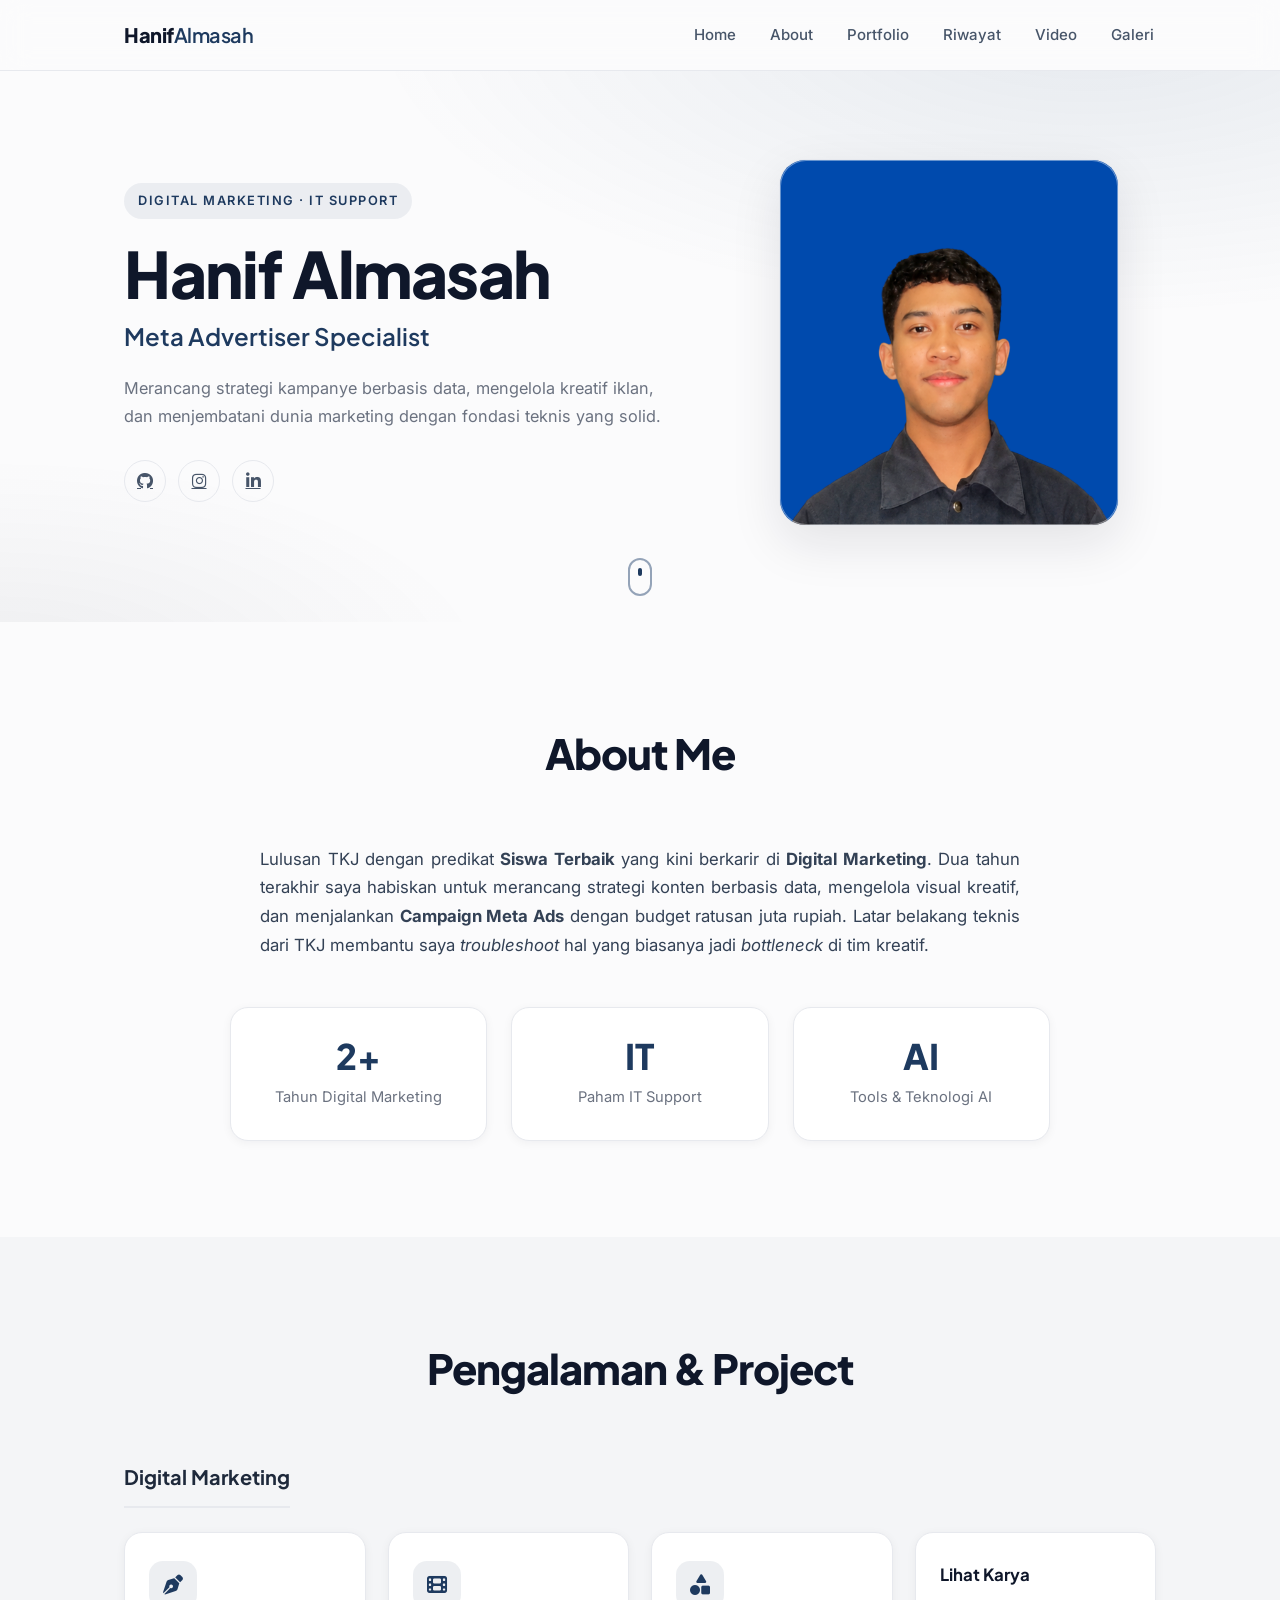
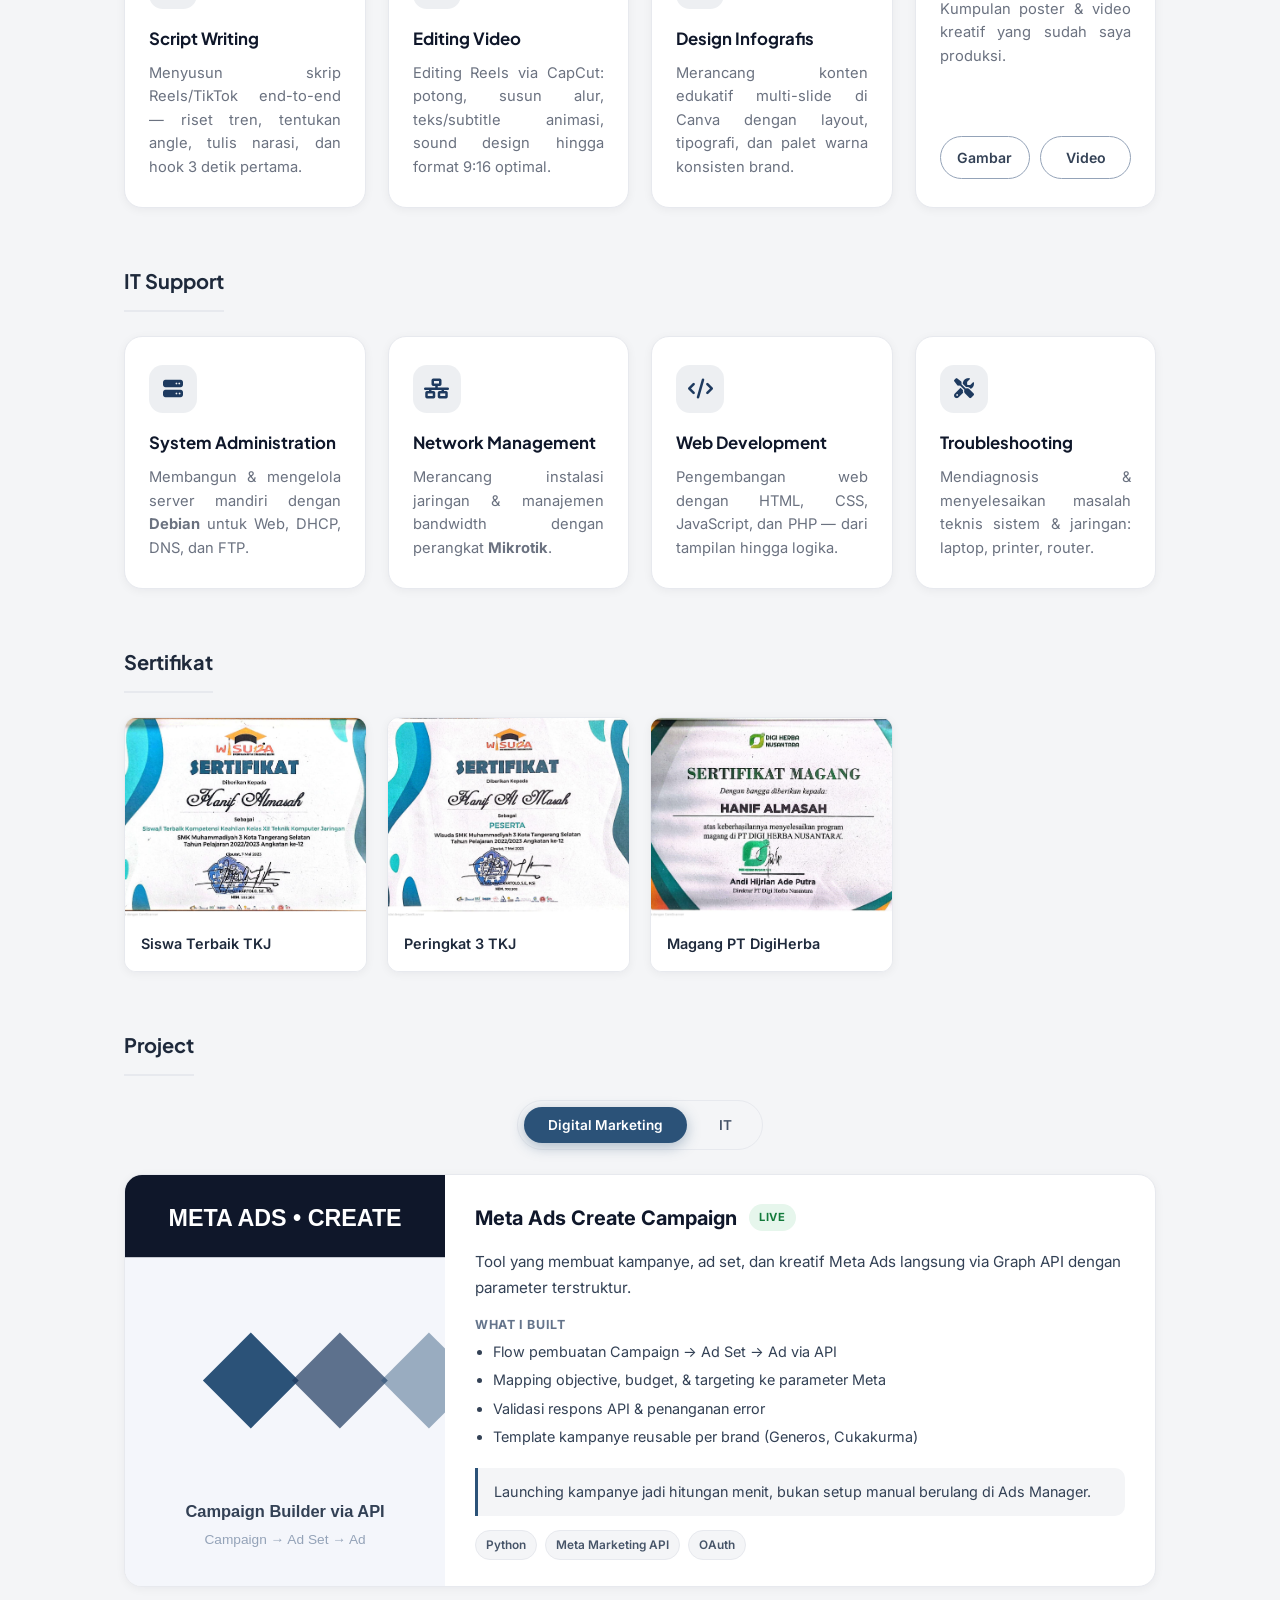
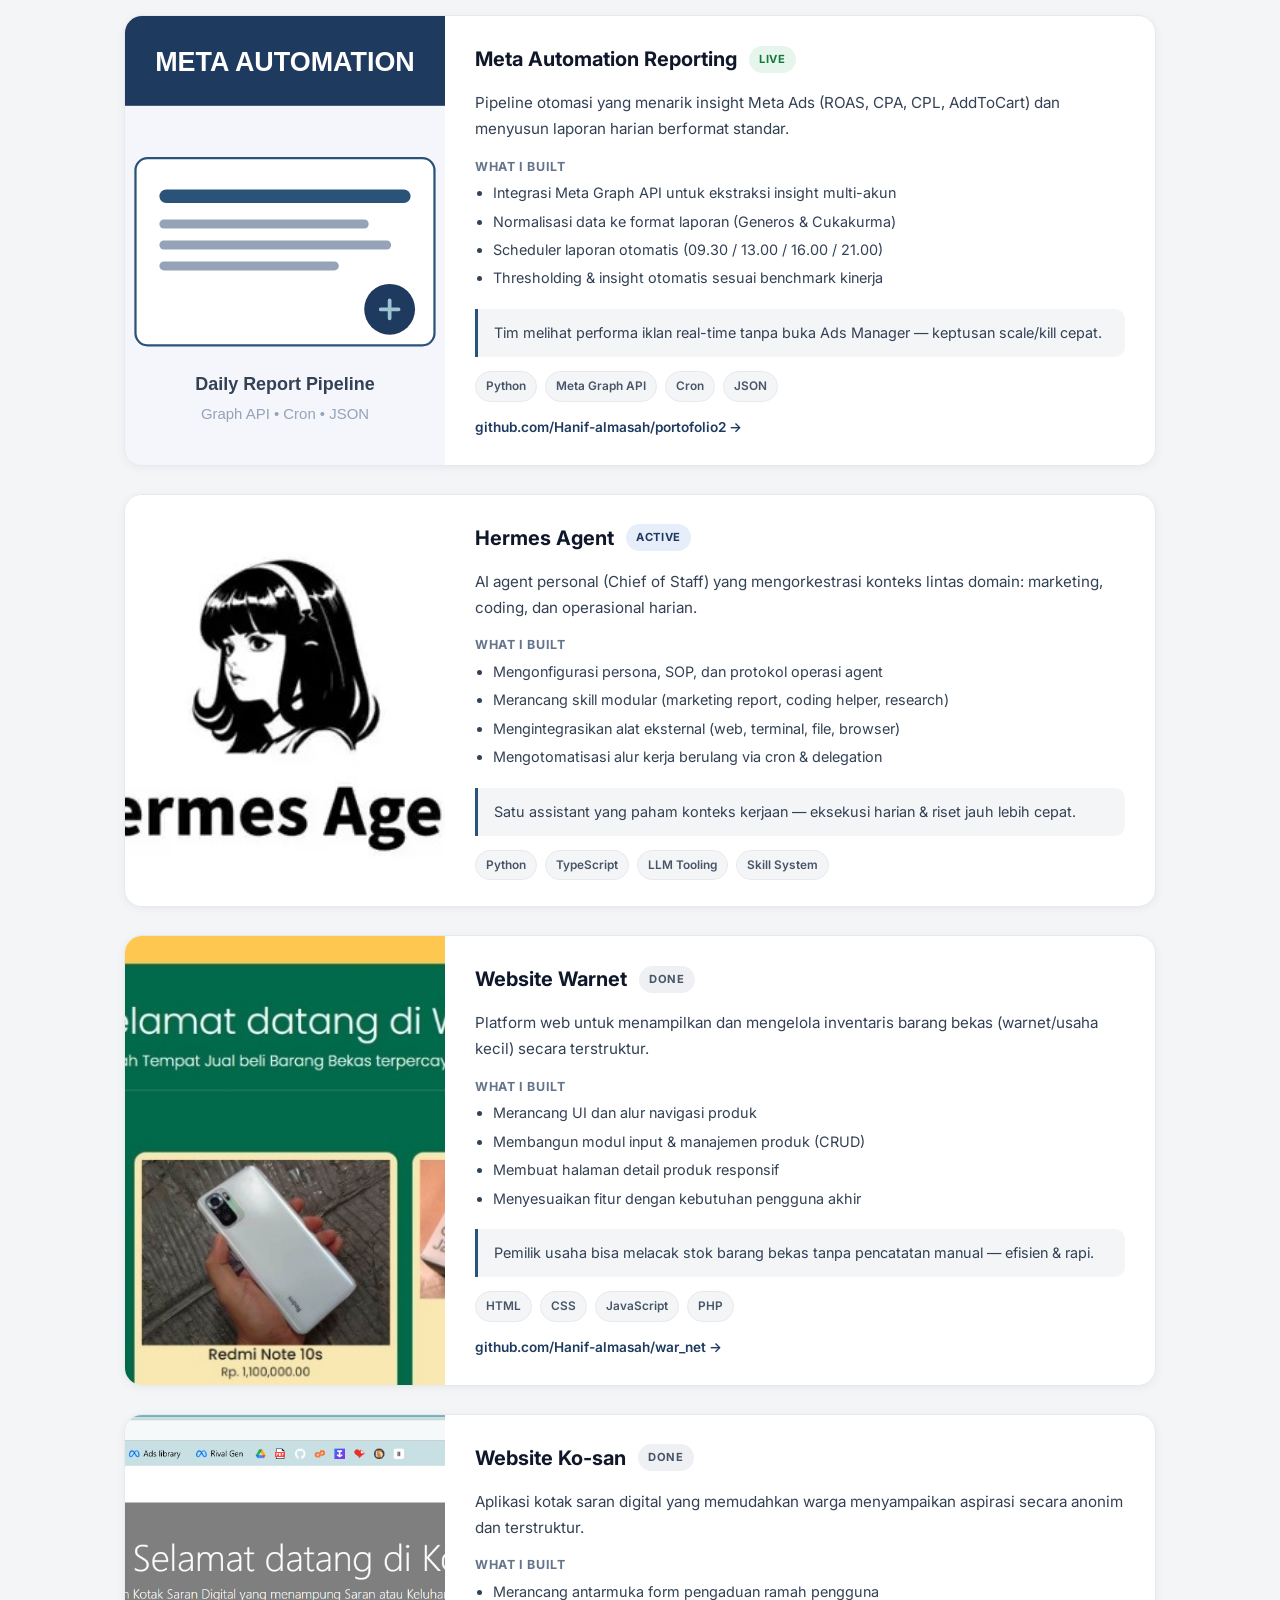
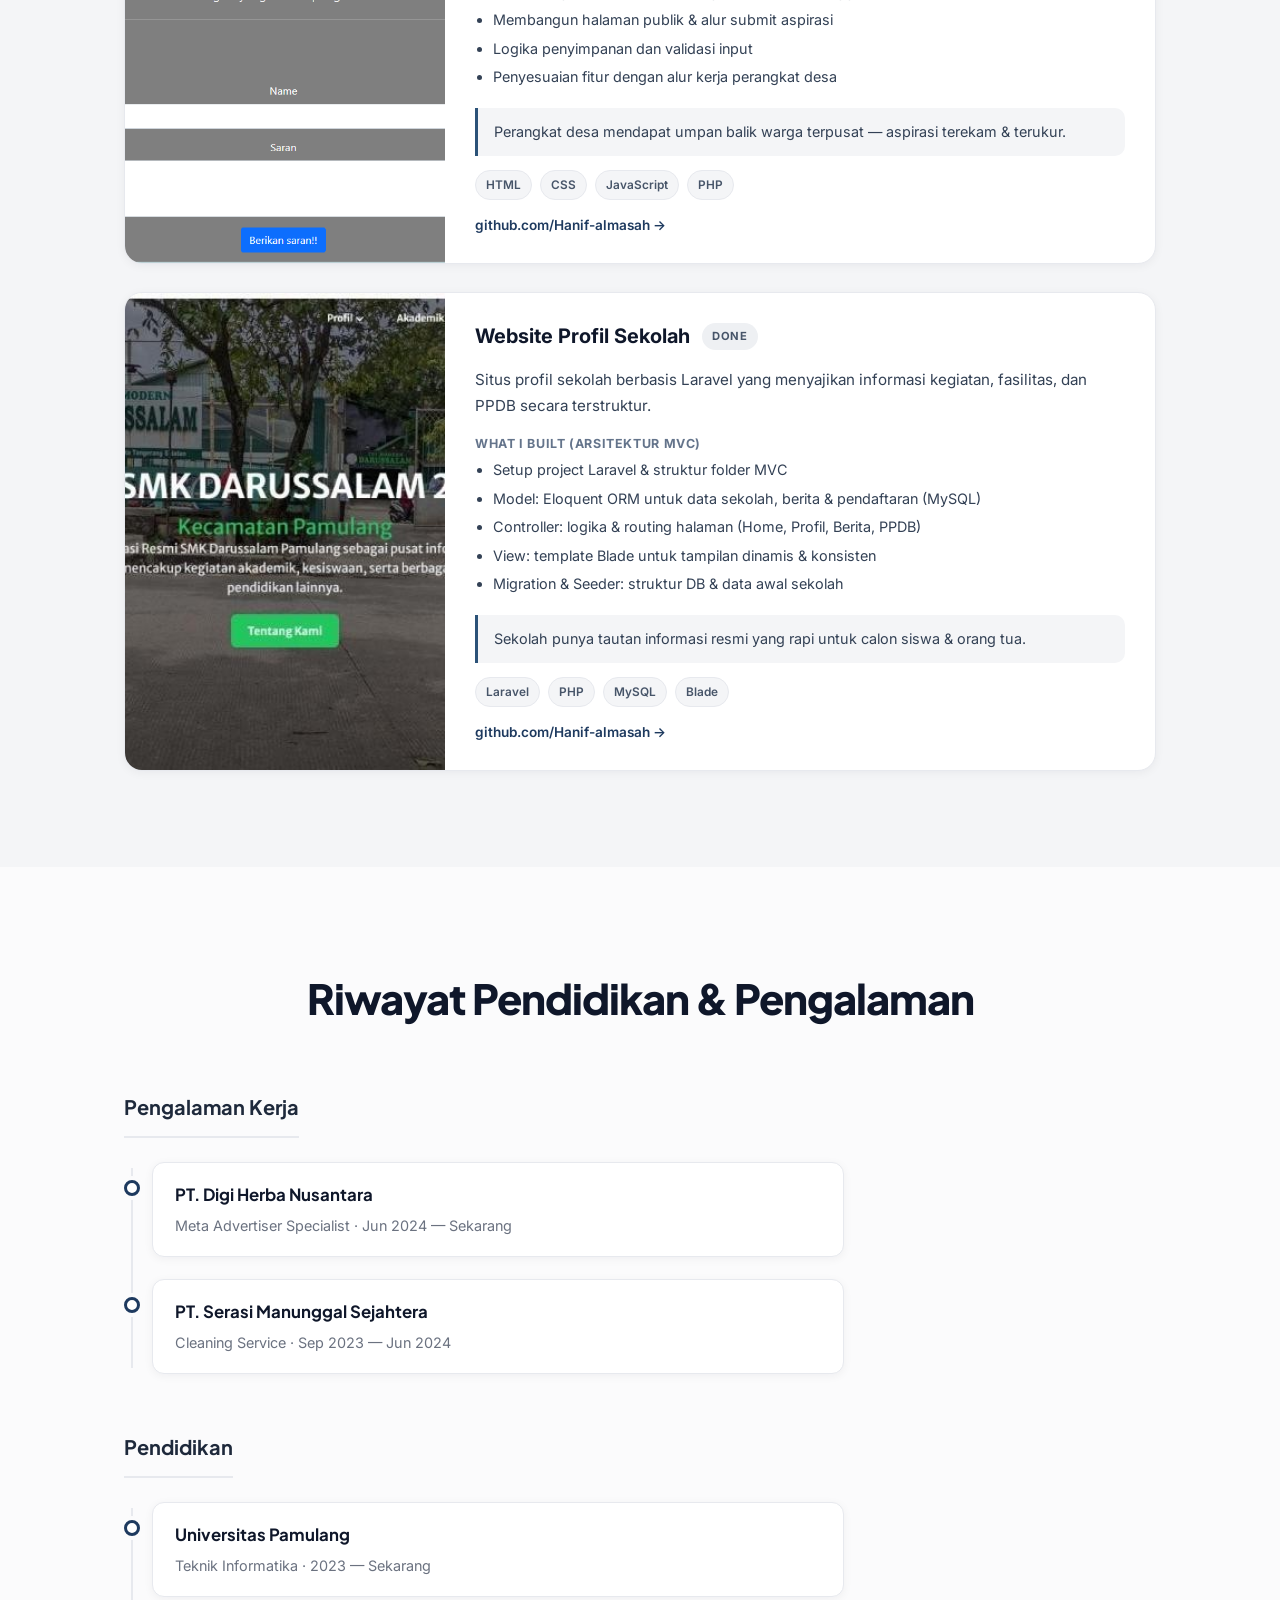
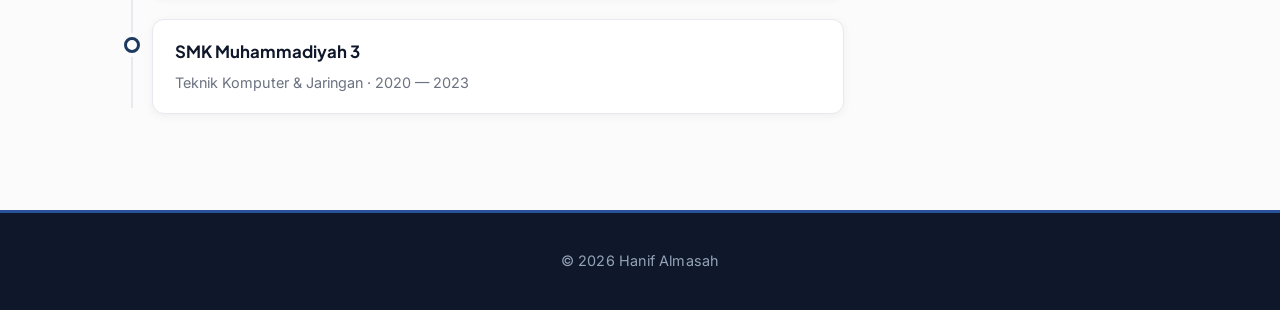
==== commit 691f96cc: "feat(portfolio): redesign projects as featured list with category tabs - Replace project grid with f" ====
--- a/index.html
+++ b/index.html
@@ -7,6 +7,7 @@
     <link rel="preconnect" href="https://fonts.googleapis.com">
     <link rel="preconnect" href="https://fonts.gstatic.com" crossorigin>
     <link href="https://fonts.googleapis.com/css2?family=Plus+Jakarta+Sans:wght@400;500;600;700;800&family=Inter:wght@400;500;600&display=swap" rel="stylesheet">
+    <script>document.documentElement.classList.add('js');</script>
     <link rel="stylesheet" href="style.css">
     <link rel="stylesheet" href="cv-style.css">
     <link href="https://cdn.jsdelivr.net/npm/bootstrap@5.3.8/dist/css/bootstrap.min.css" integrity="sha384-sRIl4kxILFvY47J16cr9ZwB07vP4J8+LH7qKQnuqkuIAvNWLzeN8tE5YBujZqJLB" crossorigin="anonymous">
@@ -30,7 +31,6 @@
                 <li><a href="show_video.html">Video</a></li>
                 <li><a href="show_pic.html">Galeri</a></li>
             </ul>
-            <a href="files/CV_Hanif_Almasah.pdf" download class="cv-nav-cta">Download CV</a>
         </div>
     </nav>
 
@@ -46,9 +46,6 @@
                     dan menjembatani dunia marketing dengan fondasi teknis yang solid.
                 </p>
                 <div class="cv-hero-actions">
-                    <a href="files/CV_Hanif_Almasah.pdf" download class="cv-btn-primary">
-                        <i class="fa-solid fa-download"></i> Download Resume
-                    </a>
                     <div class="cv-social">
                         <a href="https://github.com/Hanif-almasah" target="_blank" aria-label="GitHub" class="cv-social-link"><i class="fa-brands fa-github"></i></a>
                         <a href="https://instagram.com/almasa.sih" target="_blank" aria-label="Instagram" class="cv-social-link"><i class="fa-brands fa-instagram"></i></a>
@@ -179,19 +176,179 @@
             <!-- Projects -->
             <div class="cv-group reveal">
                 <h4 class="cv-group-title">Project</h4>
-                <div class="cv-gallery-grid">
-                    <div class="cv-gallery-item" data-desc="Website War_Net&#10;Website untuk menampilkan dan mengelola produk/barang bekas.&#10;&#10;Tech: HTML • CSS • JavaScript • PHP&#10;Role: Full-stack Developer&#10;&#10;Yang saya kerjakan:&#10;• Membuat tampilan website&#10;• Membuat sistem input produk&#10;• Membuat halaman detail produk&#10;• Mengembangkan fitur sesuai kebutuhan pengguna" onclick="openPortoModal(this.querySelector('img').src, this.querySelector('.cv-gallery-cap').textContent, this.dataset.desc)">
-                        <img src="img/warnet.jpg" alt="Warnet">
-                        <span class="cv-gallery-cap">Website Warnet</span>
-                    </div>
-                    <div class="cv-gallery-item" data-desc="Website Ko-san (Kotak Saran)&#10;Membuat aplikasi kotak saran untuk memudahkan warga menyampaikan pendapat.&#10;&#10;Tech: HTML • CSS • JavaScript • PHP&#10;Role: Full-stack Developer&#10;&#10;Yang saya kerjakan:&#10;• Membuat tampilan website&#10;• Membuat halaman&#10;• Mengembangkan fitur sesuai kebutuhan pengguna" onclick="openPortoModal(this.querySelector('img').src, this.querySelector('.cv-gallery-cap').textContent, this.dataset.desc)">
-                        <img src="img/ko_san.png" alt="Ko-san">
-                        <span class="cv-gallery-cap">Website Ko-san</span>
-                    </div>
-                    <div class="cv-gallery-item" data-desc="Website Profile Sekolah SMK Darussalam&#10;Website profil sekolah berbasis Laravel yang menyajikan informasi kegiatan, fasilitas, dan PPDB terstruktur.&#10;&#10;Tech: Laravel • PHP • MySQL • HTML • CSS • JavaScript&#10;Role: Full-stack Developer&#10;&#10;Yang saya kerjakan (arsitektur MVC):&#10;• Setup project Laravel & struktur folder MVC&#10;• Model: Eloquent ORM untuk data sekolah, berita & pendaftaran (MySQL)&#10;• Controller: logika & routing halaman (Home, Profil, Berita, PPDB)&#10;• View: template Blade untuk tampilan dinamis & konsisten&#10;• Migration & Seeder: struktur database & data awal sekolah" onclick="openPortoModal(this.querySelector('img').src, this.querySelector('.cv-gallery-cap').textContent, this.dataset.desc)">
-                        <img src="img/Smk_darussalam.jpg" alt="SMK Darussalam">
-                        <span class="cv-gallery-cap">Website Profil Sekolah</span>
-                    </div>
+                <div class="cv-tabs" id="cvProjTabs">
+                    <button class="cv-tab active" data-cat="dm">Digital Marketing</button>
+                    <button class="cv-tab" data-cat="it">IT</button>
+                </div>
+                <div class="cv-featured reveal" id="cvFeatured">
+
+                    <!-- 1. Meta Ads Create Campaign (terbaru) -->
+                    <article class="cv-feat" data-cat="dm">
+                        <img class="cv-feat-img" src="img/projects/meta-ads-create.svg" alt="Meta Ads Create Campaign">
+                        <div class="cv-feat-body">
+                            <div class="cv-feat-head">
+                                <h4 class="cv-feat-title">Meta Ads Create Campaign</h4>
+                                <span class="cv-badge live">Live</span>
+                            </div>
+                            <p class="cv-feat-desc">Tool yang membuat kampanye, ad set, dan kreatif Meta Ads langsung via Graph API dengan parameter terstruktur.</p>
+                            <div class="cv-feat-subs">
+                                <div>
+                                    <h5>What I built</h5>
+                                    <ul>
+                                        <li>Flow pembuatan Campaign → Ad Set → Ad via API</li>
+                                        <li>Mapping objective, budget, & targeting ke parameter Meta</li>
+                                        <li>Validasi respons API & penanganan error</li>
+                                        <li>Template kampanye reusable per brand (Generos, Cukakurma)</li>
+                                    </ul>
+                                </div>
+                            </div>
+                            <p class="cv-feat-benefit">Launching kampanye jadi hitungan menit, bukan setup manual berulang di Ads Manager.</p>
+                            <div class="cv-feat-tags">
+                                <span class="cv-tag">Python</span><span class="cv-tag">Meta Marketing API</span><span class="cv-tag">OAuth</span>
+                            </div>
+                        </div>
+                    </article>
+
+                    <!-- 2. Meta Automation Reporting -->
+                    <article class="cv-feat" data-cat="dm">
+                        <img class="cv-feat-img" src="img/projects/meta-automation.svg" alt="Meta Automation Reporting">
+                        <div class="cv-feat-body">
+                            <div class="cv-feat-head">
+                                <h4 class="cv-feat-title">Meta Automation Reporting</h4>
+                                <span class="cv-badge live">Live</span>
+                            </div>
+                            <p class="cv-feat-desc">Pipeline otomasi yang menarik insight Meta Ads (ROAS, CPA, CPL, AddToCart) dan menyusun laporan harian berformat standar.</p>
+                            <div class="cv-feat-subs">
+                                <div>
+                                    <h5>What I built</h5>
+                                    <ul>
+                                        <li>Integrasi Meta Graph API untuk ekstraksi insight multi-akun</li>
+                                        <li>Normalisasi data ke format laporan (Generos & Cukakurma)</li>
+                                        <li>Scheduler laporan otomatis (09.30 / 13.00 / 16.00 / 21.00)</li>
+                                        <li>Thresholding & insight otomatis sesuai benchmark kinerja</li>
+                                    </ul>
+                                </div>
+                            </div>
+                            <p class="cv-feat-benefit">Tim melihat performa iklan real-time tanpa buka Ads Manager — keptusan scale/kill cepat.</p>
+                            <div class="cv-feat-tags">
+                                <span class="cv-tag">Python</span><span class="cv-tag">Meta Graph API</span><span class="cv-tag">Cron</span><span class="cv-tag">JSON</span>
+                            </div>
+                            <a class="cv-feat-link" href="https://github.com/Hanif-almasah/portofolio2" target="_blank" rel="noopener noreferrer">github.com/Hanif-almasah/portofolio2 →</a>
+                        </div>
+                    </article>
+
+                    <!-- 3. Hermes Agent -->
+                    <article class="cv-feat" data-cat="it">
+                        <img class="cv-feat-img" src="img/projects/hermes-agent.jpeg" alt="Hermes Agent">
+                        <div class="cv-feat-body">
+                            <div class="cv-feat-head">
+                                <h4 class="cv-feat-title">Hermes Agent</h4>
+                                <span class="cv-badge active">Active</span>
+                            </div>
+                            <p class="cv-feat-desc">AI agent personal (Chief of Staff) yang mengorkestrasi konteks lintas domain: marketing, coding, dan operasional harian.</p>
+                            <div class="cv-feat-subs">
+                                <div>
+                                    <h5>What I built</h5>
+                                    <ul>
+                                        <li>Mengonfigurasi persona, SOP, dan protokol operasi agent</li>
+                                        <li>Merancang skill modular (marketing report, coding helper, research)</li>
+                                        <li>Mengintegrasikan alat eksternal (web, terminal, file, browser)</li>
+                                        <li>Mengotomatisasi alur kerja berulang via cron & delegation</li>
+                                    </ul>
+                                </div>
+                            </div>
+                            <p class="cv-feat-benefit">Satu assistant yang paham konteks kerjaan — eksekusi harian & riset jauh lebih cepat.</p>
+                            <div class="cv-feat-tags">
+                                <span class="cv-tag">Python</span><span class="cv-tag">TypeScript</span><span class="cv-tag">LLM Tooling</span><span class="cv-tag">Skill System</span>
+                            </div>
+                        </div>
+                    </article>
+
+                    <!-- 4. Website Warnet -->
+                    <article class="cv-feat" data-cat="it">
+                        <img class="cv-feat-img" src="img/warnet.jpg" alt="Website Warnet">
+                        <div class="cv-feat-body">
+                            <div class="cv-feat-head">
+                                <h4 class="cv-feat-title">Website Warnet</h4>
+                                <span class="cv-badge done">Done</span>
+                            </div>
+                            <p class="cv-feat-desc">Platform web untuk menampilkan dan mengelola inventaris barang bekas (warnet/usaha kecil) secara terstruktur.</p>
+                            <div class="cv-feat-subs">
+                                <div>
+                                    <h5>What I built</h5>
+                                    <ul>
+                                        <li>Merancang UI dan alur navigasi produk</li>
+                                        <li>Membangun modul input & manajemen produk (CRUD)</li>
+                                        <li>Membuat halaman detail produk responsif</li>
+                                        <li>Menyesuaikan fitur dengan kebutuhan pengguna akhir</li>
+                                    </ul>
+                                </div>
+                            </div>
+                            <p class="cv-feat-benefit">Pemilik usaha bisa melacak stok barang bekas tanpa pencatatan manual — efisien & rapi.</p>
+                            <div class="cv-feat-tags">
+                                <span class="cv-tag">HTML</span><span class="cv-tag">CSS</span><span class="cv-tag">JavaScript</span><span class="cv-tag">PHP</span>
+                            </div>
+                            <a class="cv-feat-link" href="https://github.com/Hanif-almasah/war_net" target="_blank" rel="noopener noreferrer">github.com/Hanif-almasah/war_net →</a>
+                        </div>
+                    </article>
+
+                    <!-- 5. Website Ko-san -->
+                    <article class="cv-feat" data-cat="it">
+                        <img class="cv-feat-img" src="img/ko_san.png" alt="Website Ko-san">
+                        <div class="cv-feat-body">
+                            <div class="cv-feat-head">
+                                <h4 class="cv-feat-title">Website Ko-san</h4>
+                                <span class="cv-badge done">Done</span>
+                            </div>
+                            <p class="cv-feat-desc">Aplikasi kotak saran digital yang memudahkan warga menyampaikan aspirasi secara anonim dan terstruktur.</p>
+                            <div class="cv-feat-subs">
+                                <div>
+                                    <h5>What I built</h5>
+                                    <ul>
+                                        <li>Merancang antarmuka form pengaduan ramah pengguna</li>
+                                        <li>Membangun halaman publik & alur submit aspirasi</li>
+                                        <li>Logika penyimpanan dan validasi input</li>
+                                        <li>Penyesuaian fitur dengan alur kerja perangkat desa</li>
+                                    </ul>
+                                </div>
+                            </div>
+                            <p class="cv-feat-benefit">Perangkat desa mendapat umpan balik warga terpusat — aspirasi terekam & terukur.</p>
+                            <div class="cv-feat-tags">
+                                <span class="cv-tag">HTML</span><span class="cv-tag">CSS</span><span class="cv-tag">JavaScript</span><span class="cv-tag">PHP</span>
+                            </div>
+                            <a class="cv-feat-link" href="https://github.com/Hanif-almasah" target="_blank" rel="noopener noreferrer">github.com/Hanif-almasah →</a>
+                        </div>
+                    </article>
+
+                    <!-- 6. Website Profil Sekolah -->
+                    <article class="cv-feat" data-cat="it">
+                        <img class="cv-feat-img" src="img/Smk_darussalam.jpg" alt="Website Profil Sekolah">
+                        <div class="cv-feat-body">
+                            <div class="cv-feat-head">
+                                <h4 class="cv-feat-title">Website Profil Sekolah</h4>
+                                <span class="cv-badge done">Done</span>
+                            </div>
+                            <p class="cv-feat-desc">Situs profil sekolah berbasis Laravel yang menyajikan informasi kegiatan, fasilitas, dan PPDB secara terstruktur.</p>
+                            <div class="cv-feat-subs">
+                                <div>
+                                    <h5>What I built (arsitektur MVC)</h5>
+                                    <ul>
+                                        <li>Setup project Laravel & struktur folder MVC</li>
+                                        <li>Model: Eloquent ORM untuk data sekolah, berita & pendaftaran (MySQL)</li>
+                                        <li>Controller: logika & routing halaman (Home, Profil, Berita, PPDB)</li>
+                                        <li>View: template Blade untuk tampilan dinamis & konsisten</li>
+                                        <li>Migration & Seeder: struktur DB & data awal sekolah</li>
+                                    </ul>
+                                </div>
+                            </div>
+                            <p class="cv-feat-benefit">Sekolah punya tautan informasi resmi yang rapi untuk calon siswa & orang tua.</p>
+                            <div class="cv-feat-tags">
+                                <span class="cv-tag">Laravel</span><span class="cv-tag">PHP</span><span class="cv-tag">MySQL</span><span class="cv-tag">Blade</span>
+                            </div>
+                            <a class="cv-feat-link" href="https://github.com/Hanif-almasah" target="_blank" rel="noopener noreferrer">github.com/Hanif-almasah →</a>
+                        </div>
+                    </article>
+
                 </div>
             </div>
         </div>
@@ -243,11 +400,11 @@
     <!-- ============ FOOTER ============ -->
     <footer class="cv-footer">
         <div class="cv-container">
-            <p>© 2026 Hanif Almasah — Crafted with focus.</p>
+            <p>© 2026 Hanif Almasah </p>
         </div>
     </footer>
 
     <script src="https://cdn.jsdelivr.net/npm/bootstrap@5.3.8/dist/js/bootstrap.bundle.min.js" integrity="sha384-FKyoEForCGlyvwx9Hj09JcYn3nv7wiPVlz7YYwJrWVcXK/BmnVDxM+D2scQbITxI" crossorigin="anonymous"></script>
-    <script src="script.js"></script>
+    <script src="script.js?v=2"></script>
 </body>
 </html>
--- a/style.css
+++ b/style.css
@@ -590,6 +590,15 @@
   background: linear-gradient(135deg, rgba(156,196,211,0.05), rgba(247,198,199,0.05));
   border-radius: 0 0 16px 16px;
 }
+
+/* Clickable repo/demo links inside the description */
+#porto-modal-desc a {
+  color: #2a5298;
+  font-weight: 600;
+  text-decoration: underline;
+  word-break: break-all;
+}
+#porto-modal-desc a:hover { color: #1a4d7a; }
 
 /* Reveal only when there is description content */
 #porto-modal-desc:not(:empty) {
--- a/cv-style.css
+++ b/cv-style.css
@@ -432,6 +432,88 @@
   background: var(--card);
 }
 
+/* ============ FEATURED PROJECTS (list style) ============ */
+.cv-featured { display: flex; flex-direction: column; gap: 28px; }
+.cv-feat {
+  display: grid;
+  grid-template-columns: 320px 1fr;
+  gap: 0;
+  background: var(--card);
+  border: 1px solid var(--line);
+  border-radius: var(--radius);
+  overflow: hidden;
+  box-shadow: var(--shadow-sm);
+  transition: transform 0.3s ease, box-shadow 0.3s ease;
+}
+.cv-feat:hover { transform: translateY(-4px); box-shadow: var(--shadow-md); }
+.cv-feat-img {
+  width: 100%;
+  height: 100%;
+  min-height: 240px;
+  object-fit: cover;
+  display: block;
+  background: var(--bg-alt);
+}
+.cv-feat-body { padding: 26px 30px; display: flex; flex-direction: column; gap: 14px; }
+.cv-feat-head { display: flex; align-items: center; gap: 12px; flex-wrap: wrap; }
+.cv-feat-title { font-size: 1.25rem; font-weight: 700; color: var(--navy-900); margin: 0; }
+.cv-badge {
+  font-size: 0.7rem; font-weight: 700; letter-spacing: 0.06em;
+  padding: 4px 10px; border-radius: 999px; text-transform: uppercase;
+}
+.cv-badge.live { background: #e6f6ec; color: #137a3b; }
+.cv-badge.active { background: #e7eefb; color: #1e3a5f; }
+.cv-badge.dev { background: #fff4e0; color: #a35a00; }
+.cv-badge.done { background: #eef0f3; color: #475569; }
+.cv-feat-desc { color: var(--navy-700); font-size: 0.95rem; margin: 0; }
+.cv-feat-subs { display: flex; flex-direction: column; gap: 10px; }
+.cv-feat-subs h5 {
+  font-size: 0.78rem; font-weight: 700; letter-spacing: 0.05em;
+  text-transform: uppercase; color: var(--navy-500); margin: 0 0 4px;
+}
+.cv-feat-subs ul { margin: 0; padding-left: 18px; color: var(--navy-700); font-size: 0.9rem; }
+.cv-feat-subs ul li { margin-bottom: 4px; }
+.cv-feat-benefit {
+  background: var(--bg-alt); border-left: 3px solid var(--accent-2);
+  padding: 12px 16px; border-radius: 0 10px 10px 0;
+  font-size: 0.9rem; color: var(--navy-700); margin: 0;
+}
+.cv-feat-tags { display: flex; flex-wrap: wrap; gap: 8px; }
+.cv-tag {
+  font-size: 0.74rem; font-weight: 600; color: var(--navy-600);
+  background: var(--bg-alt); border: 1px solid var(--line);
+  padding: 4px 10px; border-radius: 999px;
+}
+.cv-feat-link { font-size: 0.85rem; font-weight: 600; color: var(--accent); text-decoration: none; }
+.cv-feat-link:hover { text-decoration: underline; }
+
+/* ============ PROJECT TABS ============ */
+.cv-tabs {
+  display: flex; justify-content: center; gap: 8px; padding: 6px;
+  background: var(--bg-alt); border: 1px solid var(--line);
+  border-radius: 999px; margin-bottom: 24px; width: fit-content; margin-left: auto; margin-right: auto;
+}
+.cv-tab {
+  font-family: inherit; font-size: 0.85rem; font-weight: 600;
+  color: var(--navy-600); background: transparent; border: none;
+  padding: 10px 24px; border-radius: 999px; cursor: pointer;
+  transition: color 0.2s ease, background 0.2s ease, box-shadow 0.2s ease;
+}
+.cv-tab:hover { color: var(--navy-900); background: rgba(43,82,120,0.08); }
+.cv-tab.active {
+  background: var(--accent-2); color: #ffffff;
+  box-shadow: 0 4px 14px rgba(43,82,120,0.35);
+}
+.cv-tab.active:hover { color: #ffffff; background: var(--accent-2); }
+.cv-feat[hidden] { display: none; }
+
+@media (max-width: 760px) {
+  .cv-feat { grid-template-columns: 1fr; }
+  .cv-feat-img { min-height: 200px; }
+  .cv-tabs { display: flex; width: 100%; }
+  .cv-tab { flex: 1; text-align: center; }
+}
+
 /* ============ TIMELINE ============ */
 .cv-timeline {
   position: relative;
@@ -484,12 +566,14 @@
 .cv-footer p { margin: 0; font-size: 0.9rem; letter-spacing: 0.2px; }
 
 /* ============ REVEAL ANIMATION ============ */
-.reveal {
+/* Hidden state ONLY applies when JS is active (.js on <html>).
+   No-JS / blocked-JS fallback: content stays fully visible. */
+.js .reveal {
   opacity: 0;
   transform: translateY(24px);
   transition: opacity 0.6s ease, transform 0.6s ease;
 }
-.reveal.cv-visible { opacity: 1; transform: none; }
+.js .reveal.cv-visible { opacity: 1; transform: none; }
 
 /* ============ RESPONSIVE ============ */
 @media (max-width: 900px) {
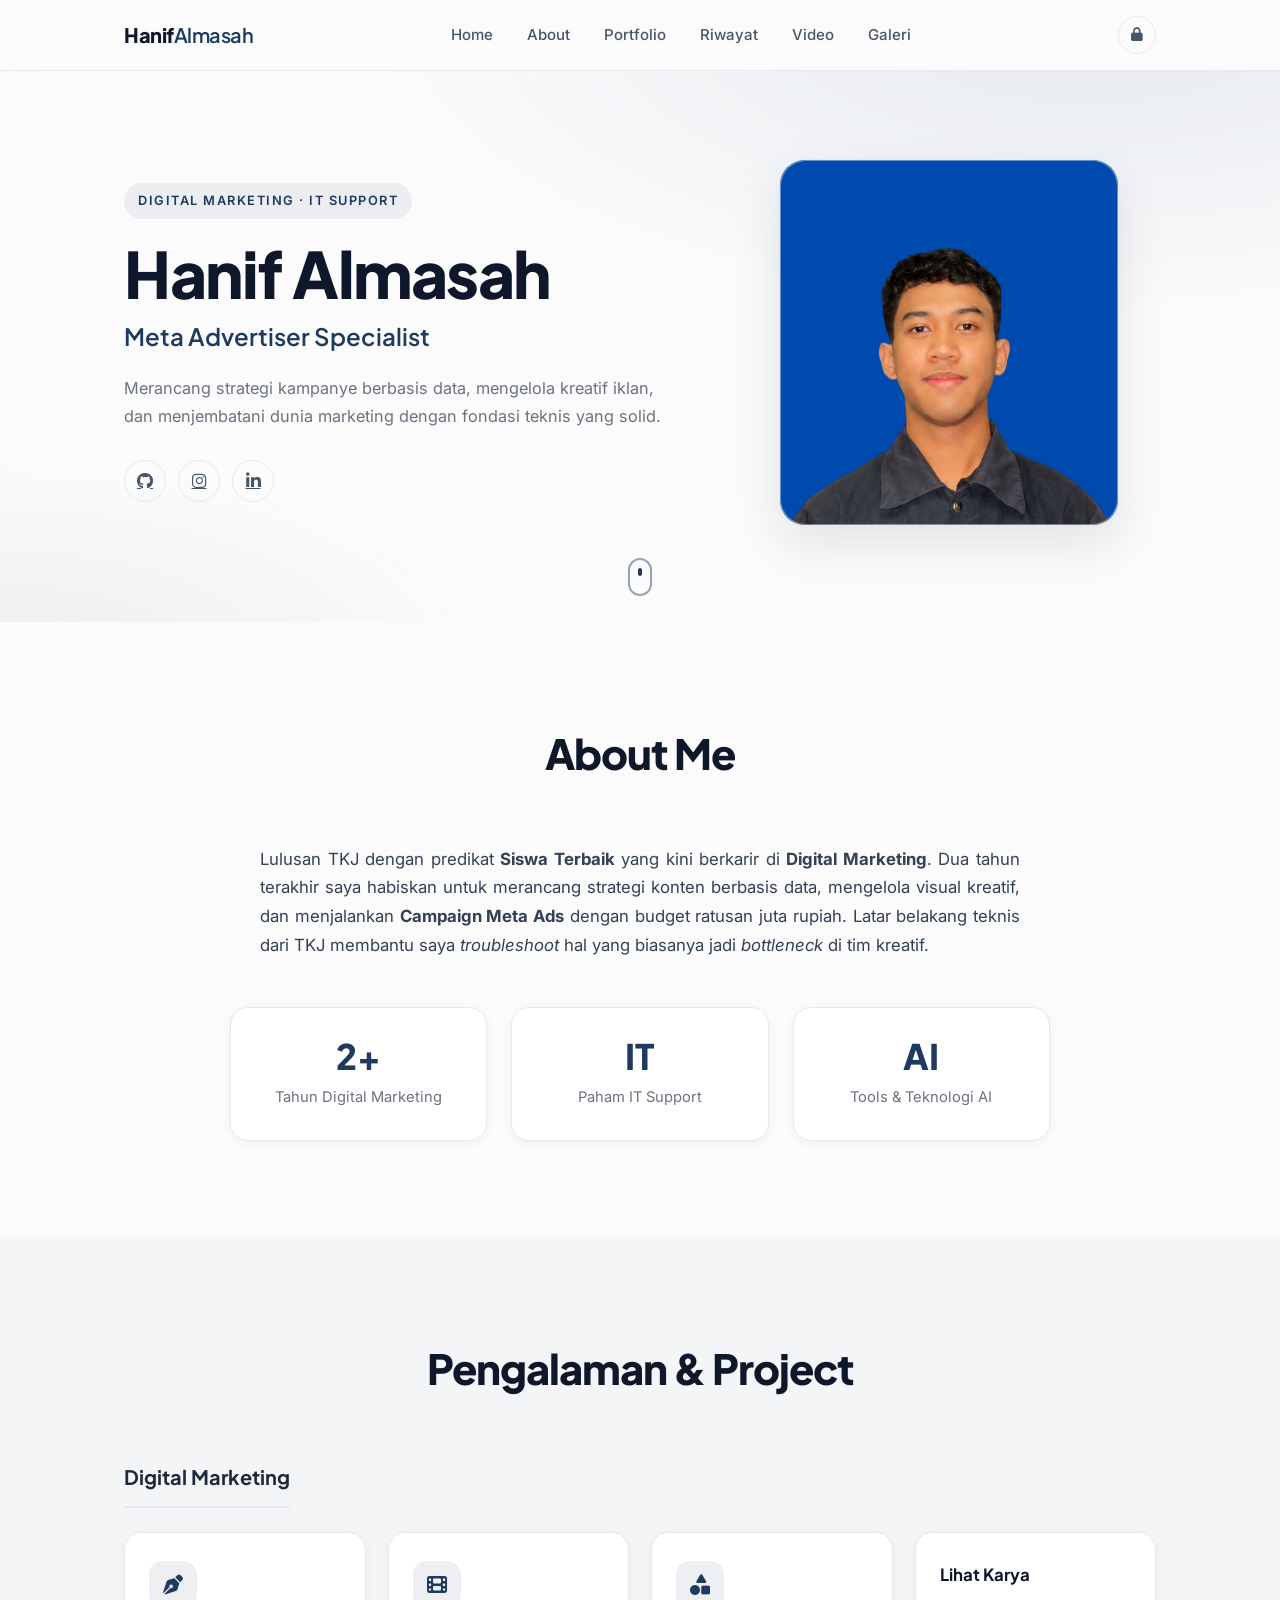
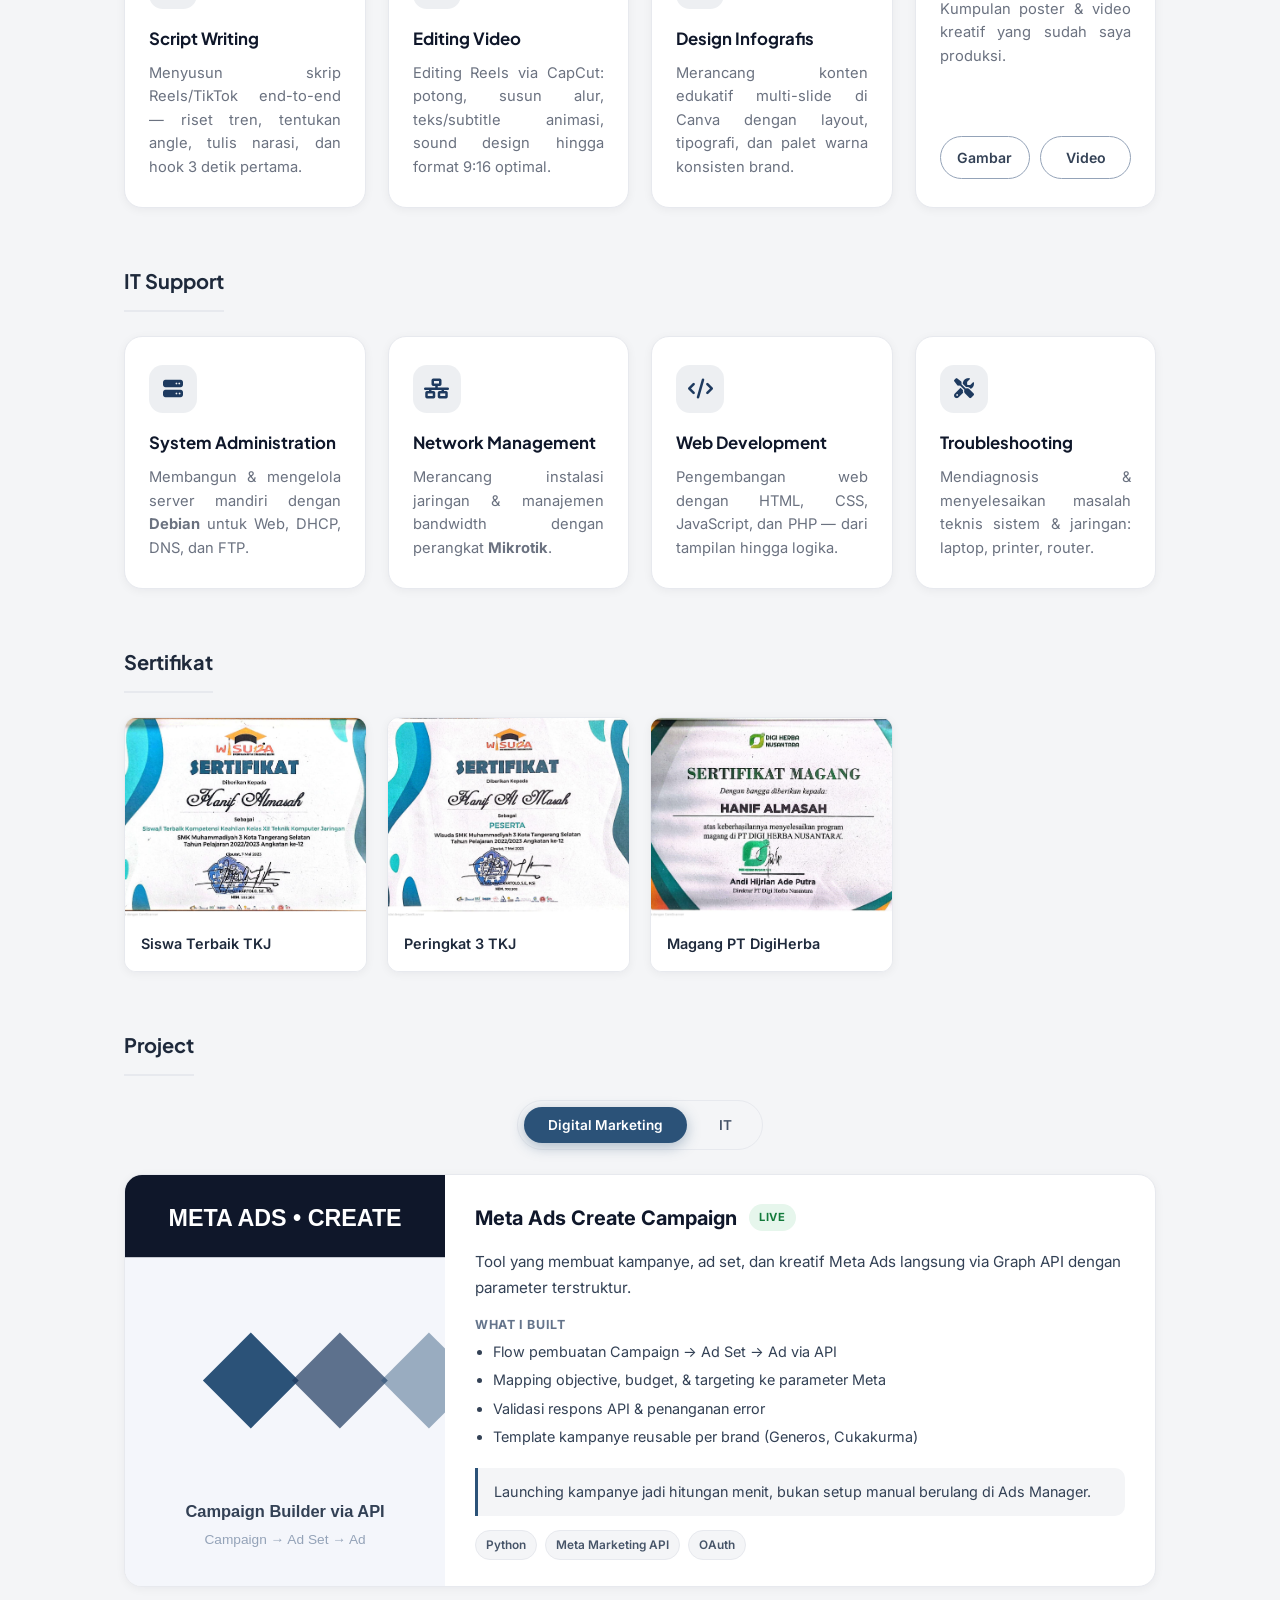
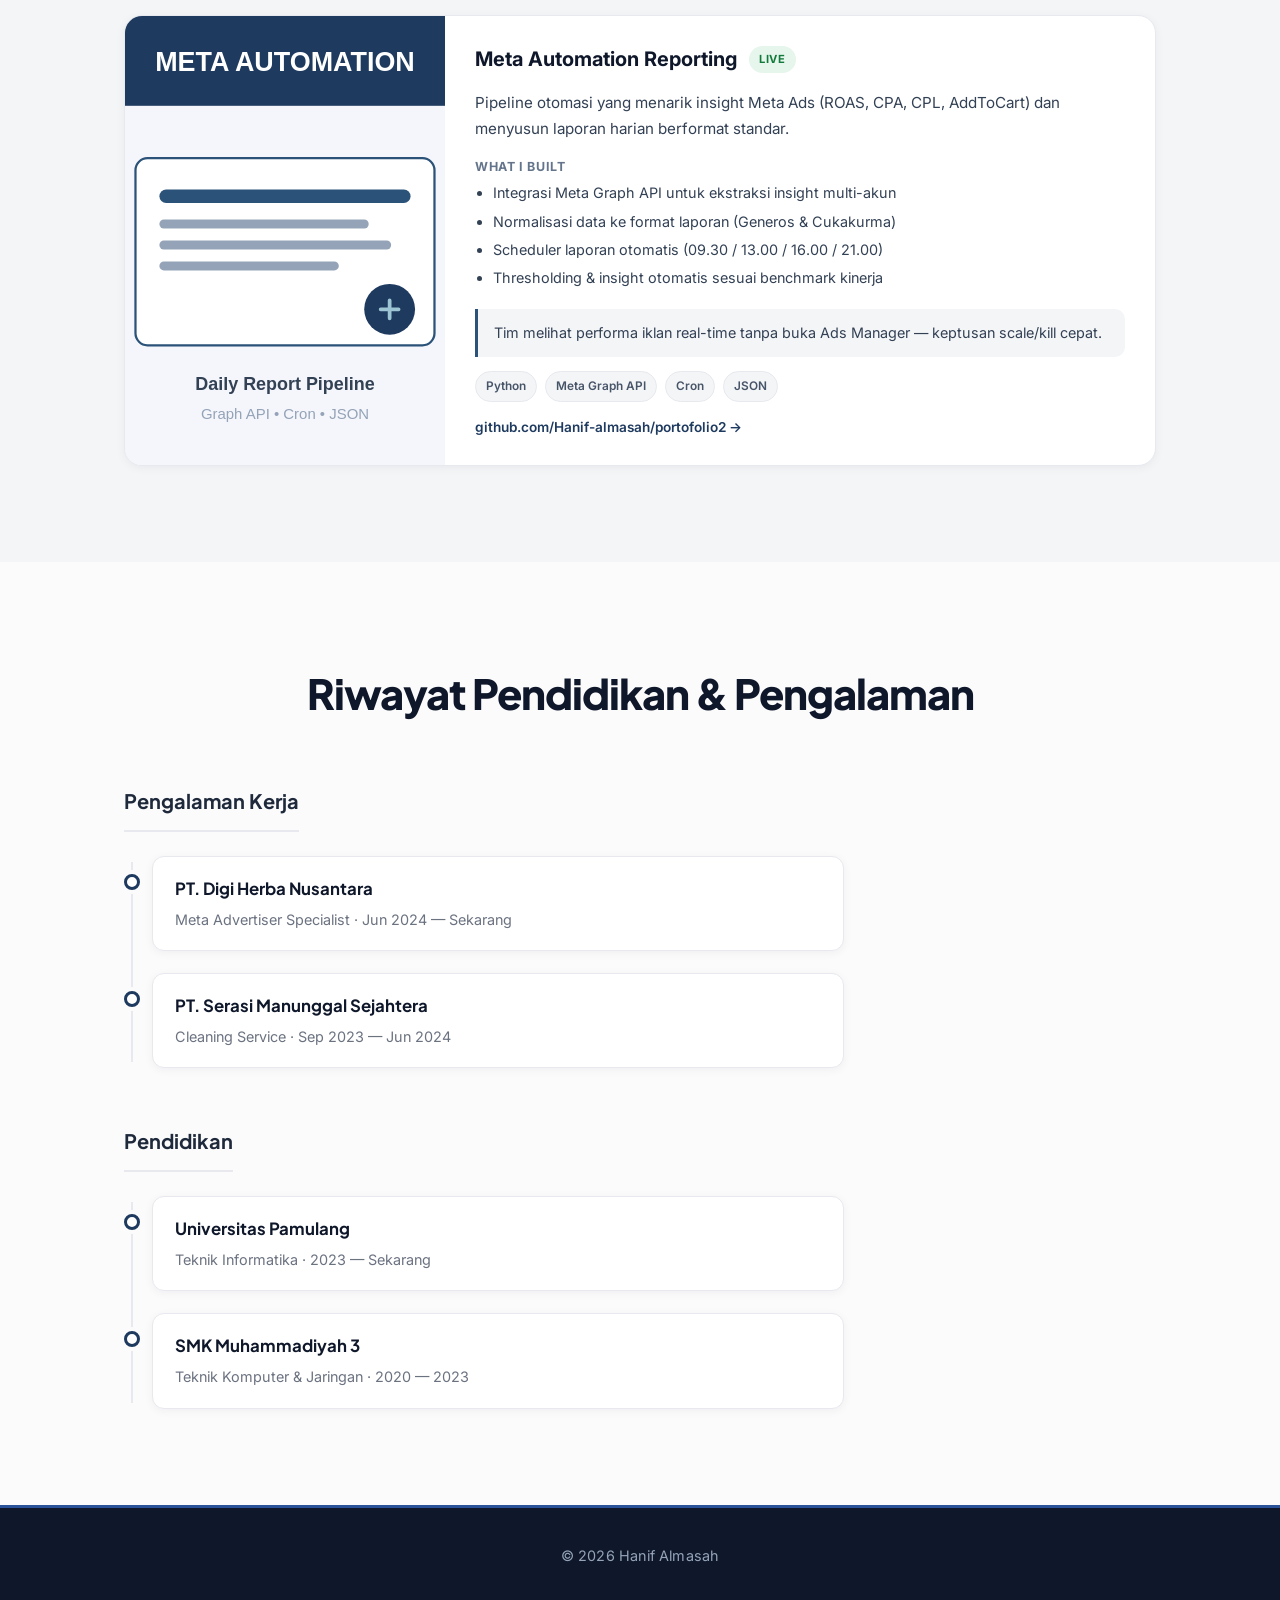
==== commit 6eb02ab7: "feat(cms): add admin CRUD for projects & certificates - Migrate projects + certificates to data/cont" ====
--- a/index.html
+++ b/index.html
@@ -31,6 +31,7 @@
                 <li><a href="show_video.html">Video</a></li>
                 <li><a href="show_pic.html">Galeri</a></li>
             </ul>
+            <button class="cv-admin-btn" id="cvAdminBtn" title="Admin CMS"><i class="fa-solid fa-lock"></i></button>
         </div>
     </nav>
 
@@ -156,200 +157,18 @@
 
             <!-- Certificates -->
             <div class="cv-group reveal">
-                <h4 class="cv-group-title">Sertifikat</h4>
-                <div class="cv-gallery-grid">
-                    <div class="cv-gallery-item" onclick="openPortoModal('img/Sertifikat/Siswa_terbaik.jpeg', 'Siswa Terbaik TKJ')">
-                        <img src="img/Sertifikat/Siswa_terbaik.jpeg" alt="Siswa Terbaik">
-                        <span class="cv-gallery-cap">Siswa Terbaik TKJ</span>
-                    </div>
-                    <div class="cv-gallery-item" onclick="openPortoModal('img/Sertifikat/Peringkat_3.jpeg', 'Peringkat 3 TKJ')">
-                        <img src="img/Sertifikat/Peringkat_3.jpeg" alt="Peringkat 3">
-                        <span class="cv-gallery-cap">Peringkat 3 TKJ</span>
-                    </div>
-                    <div class="cv-gallery-item" onclick="openPortoModal('img/Sertifikat/Magang.jpeg', 'Magang PT DigiHerba')">
-                        <img src="img/Sertifikat/Magang.jpeg" alt="Magang">
-                        <span class="cv-gallery-cap">Magang PT DigiHerba</span>
-                    </div>
-                </div>
+                <h4 class="cv-group-title">Sertifikat <button class="cv-add-btn" id="cvAddCert" hidden>+ Tambah</button></h4>
+                <div class="cv-gallery-grid" id="cvCert"></div>
             </div>
 
             <!-- Projects -->
             <div class="cv-group reveal">
-                <h4 class="cv-group-title">Project</h4>
+                <h4 class="cv-group-title">Project <button class="cv-add-btn" id="cvAddProj" hidden>+ Tambah</button></h4>
                 <div class="cv-tabs" id="cvProjTabs">
                     <button class="cv-tab active" data-cat="dm">Digital Marketing</button>
                     <button class="cv-tab" data-cat="it">IT</button>
                 </div>
-                <div class="cv-featured reveal" id="cvFeatured">
-
-                    <!-- 1. Meta Ads Create Campaign (terbaru) -->
-                    <article class="cv-feat" data-cat="dm">
-                        <img class="cv-feat-img" src="img/projects/meta-ads-create.svg" alt="Meta Ads Create Campaign">
-                        <div class="cv-feat-body">
-                            <div class="cv-feat-head">
-                                <h4 class="cv-feat-title">Meta Ads Create Campaign</h4>
-                                <span class="cv-badge live">Live</span>
-                            </div>
-                            <p class="cv-feat-desc">Tool yang membuat kampanye, ad set, dan kreatif Meta Ads langsung via Graph API dengan parameter terstruktur.</p>
-                            <div class="cv-feat-subs">
-                                <div>
-                                    <h5>What I built</h5>
-                                    <ul>
-                                        <li>Flow pembuatan Campaign → Ad Set → Ad via API</li>
-                                        <li>Mapping objective, budget, & targeting ke parameter Meta</li>
-                                        <li>Validasi respons API & penanganan error</li>
-                                        <li>Template kampanye reusable per brand (Generos, Cukakurma)</li>
-                                    </ul>
-                                </div>
-                            </div>
-                            <p class="cv-feat-benefit">Launching kampanye jadi hitungan menit, bukan setup manual berulang di Ads Manager.</p>
-                            <div class="cv-feat-tags">
-                                <span class="cv-tag">Python</span><span class="cv-tag">Meta Marketing API</span><span class="cv-tag">OAuth</span>
-                            </div>
-                        </div>
-                    </article>
-
-                    <!-- 2. Meta Automation Reporting -->
-                    <article class="cv-feat" data-cat="dm">
-                        <img class="cv-feat-img" src="img/projects/meta-automation.svg" alt="Meta Automation Reporting">
-                        <div class="cv-feat-body">
-                            <div class="cv-feat-head">
-                                <h4 class="cv-feat-title">Meta Automation Reporting</h4>
-                                <span class="cv-badge live">Live</span>
-                            </div>
-                            <p class="cv-feat-desc">Pipeline otomasi yang menarik insight Meta Ads (ROAS, CPA, CPL, AddToCart) dan menyusun laporan harian berformat standar.</p>
-                            <div class="cv-feat-subs">
-                                <div>
-                                    <h5>What I built</h5>
-                                    <ul>
-                                        <li>Integrasi Meta Graph API untuk ekstraksi insight multi-akun</li>
-                                        <li>Normalisasi data ke format laporan (Generos & Cukakurma)</li>
-                                        <li>Scheduler laporan otomatis (09.30 / 13.00 / 16.00 / 21.00)</li>
-                                        <li>Thresholding & insight otomatis sesuai benchmark kinerja</li>
-                                    </ul>
-                                </div>
-                            </div>
-                            <p class="cv-feat-benefit">Tim melihat performa iklan real-time tanpa buka Ads Manager — keptusan scale/kill cepat.</p>
-                            <div class="cv-feat-tags">
-                                <span class="cv-tag">Python</span><span class="cv-tag">Meta Graph API</span><span class="cv-tag">Cron</span><span class="cv-tag">JSON</span>
-                            </div>
-                            <a class="cv-feat-link" href="https://github.com/Hanif-almasah/portofolio2" target="_blank" rel="noopener noreferrer">github.com/Hanif-almasah/portofolio2 →</a>
-                        </div>
-                    </article>
-
-                    <!-- 3. Hermes Agent -->
-                    <article class="cv-feat" data-cat="it">
-                        <img class="cv-feat-img" src="img/projects/hermes-agent.jpeg" alt="Hermes Agent">
-                        <div class="cv-feat-body">
-                            <div class="cv-feat-head">
-                                <h4 class="cv-feat-title">Hermes Agent</h4>
-                                <span class="cv-badge active">Active</span>
-                            </div>
-                            <p class="cv-feat-desc">AI agent personal (Chief of Staff) yang mengorkestrasi konteks lintas domain: marketing, coding, dan operasional harian.</p>
-                            <div class="cv-feat-subs">
-                                <div>
-                                    <h5>What I built</h5>
-                                    <ul>
-                                        <li>Mengonfigurasi persona, SOP, dan protokol operasi agent</li>
-                                        <li>Merancang skill modular (marketing report, coding helper, research)</li>
-                                        <li>Mengintegrasikan alat eksternal (web, terminal, file, browser)</li>
-                                        <li>Mengotomatisasi alur kerja berulang via cron & delegation</li>
-                                    </ul>
-                                </div>
-                            </div>
-                            <p class="cv-feat-benefit">Satu assistant yang paham konteks kerjaan — eksekusi harian & riset jauh lebih cepat.</p>
-                            <div class="cv-feat-tags">
-                                <span class="cv-tag">Python</span><span class="cv-tag">TypeScript</span><span class="cv-tag">LLM Tooling</span><span class="cv-tag">Skill System</span>
-                            </div>
-                        </div>
-                    </article>
-
-                    <!-- 4. Website Warnet -->
-                    <article class="cv-feat" data-cat="it">
-                        <img class="cv-feat-img" src="img/warnet.jpg" alt="Website Warnet">
-                        <div class="cv-feat-body">
-                            <div class="cv-feat-head">
-                                <h4 class="cv-feat-title">Website Warnet</h4>
-                                <span class="cv-badge done">Done</span>
-                            </div>
-                            <p class="cv-feat-desc">Platform web untuk menampilkan dan mengelola inventaris barang bekas (warnet/usaha kecil) secara terstruktur.</p>
-                            <div class="cv-feat-subs">
-                                <div>
-                                    <h5>What I built</h5>
-                                    <ul>
-                                        <li>Merancang UI dan alur navigasi produk</li>
-                                        <li>Membangun modul input & manajemen produk (CRUD)</li>
-                                        <li>Membuat halaman detail produk responsif</li>
-                                        <li>Menyesuaikan fitur dengan kebutuhan pengguna akhir</li>
-                                    </ul>
-                                </div>
-                            </div>
-                            <p class="cv-feat-benefit">Pemilik usaha bisa melacak stok barang bekas tanpa pencatatan manual — efisien & rapi.</p>
-                            <div class="cv-feat-tags">
-                                <span class="cv-tag">HTML</span><span class="cv-tag">CSS</span><span class="cv-tag">JavaScript</span><span class="cv-tag">PHP</span>
-                            </div>
-                            <a class="cv-feat-link" href="https://github.com/Hanif-almasah/war_net" target="_blank" rel="noopener noreferrer">github.com/Hanif-almasah/war_net →</a>
-                        </div>
-                    </article>
-
-                    <!-- 5. Website Ko-san -->
-                    <article class="cv-feat" data-cat="it">
-                        <img class="cv-feat-img" src="img/ko_san.png" alt="Website Ko-san">
-                        <div class="cv-feat-body">
-                            <div class="cv-feat-head">
-                                <h4 class="cv-feat-title">Website Ko-san</h4>
-                                <span class="cv-badge done">Done</span>
-                            </div>
-                            <p class="cv-feat-desc">Aplikasi kotak saran digital yang memudahkan warga menyampaikan aspirasi secara anonim dan terstruktur.</p>
-                            <div class="cv-feat-subs">
-                                <div>
-                                    <h5>What I built</h5>
-                                    <ul>
-                                        <li>Merancang antarmuka form pengaduan ramah pengguna</li>
-                                        <li>Membangun halaman publik & alur submit aspirasi</li>
-                                        <li>Logika penyimpanan dan validasi input</li>
-                                        <li>Penyesuaian fitur dengan alur kerja perangkat desa</li>
-                                    </ul>
-                                </div>
-                            </div>
-                            <p class="cv-feat-benefit">Perangkat desa mendapat umpan balik warga terpusat — aspirasi terekam & terukur.</p>
-                            <div class="cv-feat-tags">
-                                <span class="cv-tag">HTML</span><span class="cv-tag">CSS</span><span class="cv-tag">JavaScript</span><span class="cv-tag">PHP</span>
-                            </div>
-                            <a class="cv-feat-link" href="https://github.com/Hanif-almasah" target="_blank" rel="noopener noreferrer">github.com/Hanif-almasah →</a>
-                        </div>
-                    </article>
-
-                    <!-- 6. Website Profil Sekolah -->
-                    <article class="cv-feat" data-cat="it">
-                        <img class="cv-feat-img" src="img/Smk_darussalam.jpg" alt="Website Profil Sekolah">
-                        <div class="cv-feat-body">
-                            <div class="cv-feat-head">
-                                <h4 class="cv-feat-title">Website Profil Sekolah</h4>
-                                <span class="cv-badge done">Done</span>
-                            </div>
-                            <p class="cv-feat-desc">Situs profil sekolah berbasis Laravel yang menyajikan informasi kegiatan, fasilitas, dan PPDB secara terstruktur.</p>
-                            <div class="cv-feat-subs">
-                                <div>
-                                    <h5>What I built (arsitektur MVC)</h5>
-                                    <ul>
-                                        <li>Setup project Laravel & struktur folder MVC</li>
-                                        <li>Model: Eloquent ORM untuk data sekolah, berita & pendaftaran (MySQL)</li>
-                                        <li>Controller: logika & routing halaman (Home, Profil, Berita, PPDB)</li>
-                                        <li>View: template Blade untuk tampilan dinamis & konsisten</li>
-                                        <li>Migration & Seeder: struktur DB & data awal sekolah</li>
-                                    </ul>
-                                </div>
-                            </div>
-                            <p class="cv-feat-benefit">Sekolah punya tautan informasi resmi yang rapi untuk calon siswa & orang tua.</p>
-                            <div class="cv-feat-tags">
-                                <span class="cv-tag">Laravel</span><span class="cv-tag">PHP</span><span class="cv-tag">MySQL</span><span class="cv-tag">Blade</span>
-                            </div>
-                            <a class="cv-feat-link" href="https://github.com/Hanif-almasah" target="_blank" rel="noopener noreferrer">github.com/Hanif-almasah →</a>
-                        </div>
-                    </article>
-
-                </div>
+                <div class="cv-featured reveal" id="cvFeatured"></div>
             </div>
         </div>
     </section>
@@ -404,7 +223,43 @@
         </div>
     </footer>
 
+    <!-- ============ ADMIN LOGIN ============ -->
+    <div class="cv-modal-overlay" id="cvLoginOverlay" hidden>
+        <div class="cv-modal">
+            <h3>Admin Login</h3>
+            <input type="password" id="cvPassInput" class="cv-input" placeholder="Password admin" autocomplete="off">
+            <p class="cv-err" id="cvLoginErr"></p>
+            <div class="cv-modal-actions">
+                <button class="cv-btn-primary" id="cvLoginBtn">Masuk</button>
+                <button class="cv-btn-ghost" id="cvLoginCancel">Batal</button>
+            </div>
+        </div>
+    </div>
+
+    <!-- ============ CMS EDIT MODAL ============ -->
+    <div class="cv-modal-overlay" id="cvCmsOverlay" hidden>
+        <div class="cv-modal cv-cms-modal">
+            <h3 id="cvCmsTitle">Edit</h3>
+            <div id="cvCmsFields"></div>
+            <p class="cv-err" id="cvCmsErr"></p>
+            <div class="cv-modal-actions">
+                <button class="cv-btn-primary" id="cvCmsSave">Simpan</button>
+                <button class="cv-btn-ghost" id="cvCmsCancel">Batal</button>
+            </div>
+        </div>
+    </div>
+
+    <!-- ============ ADMIN TOOLBAR ============ -->
+    <div class="cv-admin-toolbar" id="cvAdminToolbar" hidden>
+        <span><i class="fa-solid fa-unlock"></i> CMS</span>
+        <button id="cvExportBtn">Export JSON</button>
+        <button id="cvImportBtn">Import JSON</button>
+        <input type="file" id="cvImportFile" accept=".json" hidden>
+        <button id="cvLogoutBtn">Logout</button>
+    </div>
+
     <script src="https://cdn.jsdelivr.net/npm/bootstrap@5.3.8/dist/js/bootstrap.bundle.min.js" integrity="sha384-FKyoEForCGlyvwx9Hj09JcYn3nv7wiPVlz7YYwJrWVcXK/BmnVDxM+D2scQbITxI" crossorigin="anonymous"></script>
-    <script src="script.js?v=2"></script>
+    <script src="config.js"></script>
+    <script src="script.js?v=4"></script>
 </body>
 </html>
--- a/cv-style.css
+++ b/cv-style.css
@@ -512,6 +512,68 @@
   .cv-feat-img { min-height: 200px; }
   .cv-tabs { display: flex; width: 100%; }
   .cv-tab { flex: 1; text-align: center; }
+}
+
+/* ============ ADMIN / CMS UI ============ */
+.cv-admin-btn {
+  font-family: inherit; background: transparent; border: 1px solid var(--line);
+  color: var(--navy-600); width: 38px; height: 38px; border-radius: 50%;
+  cursor: pointer; display: grid; place-items: center; transition: all .2s; margin-left: 10px;
+}
+.cv-admin-btn:hover { color: #fff; background: var(--accent-2); border-color: var(--accent-2); }
+
+.cv-add-btn {
+  font-family: inherit; font-size: .72rem; font-weight: 700; cursor: pointer;
+  background: var(--accent-2); color: #fff; border: none; border-radius: 999px;
+  padding: 3px 10px; margin-left: 10px; vertical-align: middle;
+}
+
+.cv-row-actions { display: none; margin-left: 8px; gap: 4px; vertical-align: middle; }
+.cv-row-actions .cv-mini {
+  font-family: inherit; border: 1px solid var(--line); background: var(--card);
+  width: 26px; height: 26px; border-radius: 7px; cursor: pointer; font-size: .8rem; line-height: 1;
+}
+.cv-row-actions .cv-mini.del:hover { background: #c0392b; color: #fff; border-color: #c0392b; }
+.cv-row-actions .cv-mini.edit:hover { background: var(--accent-2); color: #fff; border-color: var(--accent-2); }
+
+.cv-modal-overlay {
+  position: fixed; inset: 0; background: rgba(15,23,42,.55);
+  display: grid; place-items: center; z-index: 1000; padding: 20px;
+}
+.cv-modal-overlay[hidden] { display: none; }
+.cv-modal {
+  background: var(--card); border-radius: 16px; padding: 26px; width: 100%; max-width: 440px;
+  box-shadow: var(--shadow-lg); max-height: 88vh; overflow-y: auto;
+}
+.cv-modal h3 { font-size: 1.1rem; color: var(--navy-900); margin-bottom: 16px; }
+.cv-input, .cv-field input, .cv-field textarea, .cv-field select {
+  width: 100%; padding: 9px 12px; border: 1px solid var(--line); border-radius: 9px;
+  font-family: inherit; font-size: .9rem; margin-bottom: 4px; background: var(--bg-alt); color: var(--navy-900);
+}
+.cv-field { display: block; margin-bottom: 12px; }
+.cv-field span { display: block; font-size: .78rem; font-weight: 600; color: var(--navy-700); margin-bottom: 5px; }
+.cv-field textarea { min-height: 64px; resize: vertical; }
+.cv-err { color: #c0392b; font-size: .8rem; min-height: 16px; margin: 4px 0; }
+.cv-modal-actions { display: flex; gap: 10px; margin-top: 8px; }
+.cv-modal-actions button { flex: 1; }
+
+.cv-admin-toolbar {
+  position: fixed; bottom: 20px; right: 20px; z-index: 999;
+  display: flex; align-items: center; gap: 8px; flex-wrap: wrap;
+  background: var(--card); border: 1px solid var(--line); border-radius: 999px;
+  padding: 8px 14px; box-shadow: var(--shadow-lg); font-size: .8rem;
+}
+.cv-admin-toolbar[hidden] { display: none; }
+.cv-admin-toolbar span { color: var(--navy-700); font-weight: 600; }
+.cv-admin-toolbar button {
+  font-family: inherit; font-size: .78rem; font-weight: 600; cursor: pointer;
+  border: 1px solid var(--line); background: var(--bg-alt); color: var(--navy-700);
+  padding: 6px 12px; border-radius: 999px; transition: all .2s;
+}
+.cv-admin-toolbar button:hover { background: var(--accent-2); color: #fff; border-color: var(--accent-2); }
+
+@media (max-width: 760px) {
+  .cv-admin-toolbar { left: 12px; right: 12px; justify-content: center; }
 }
 
 /* ============ TIMELINE ============ */
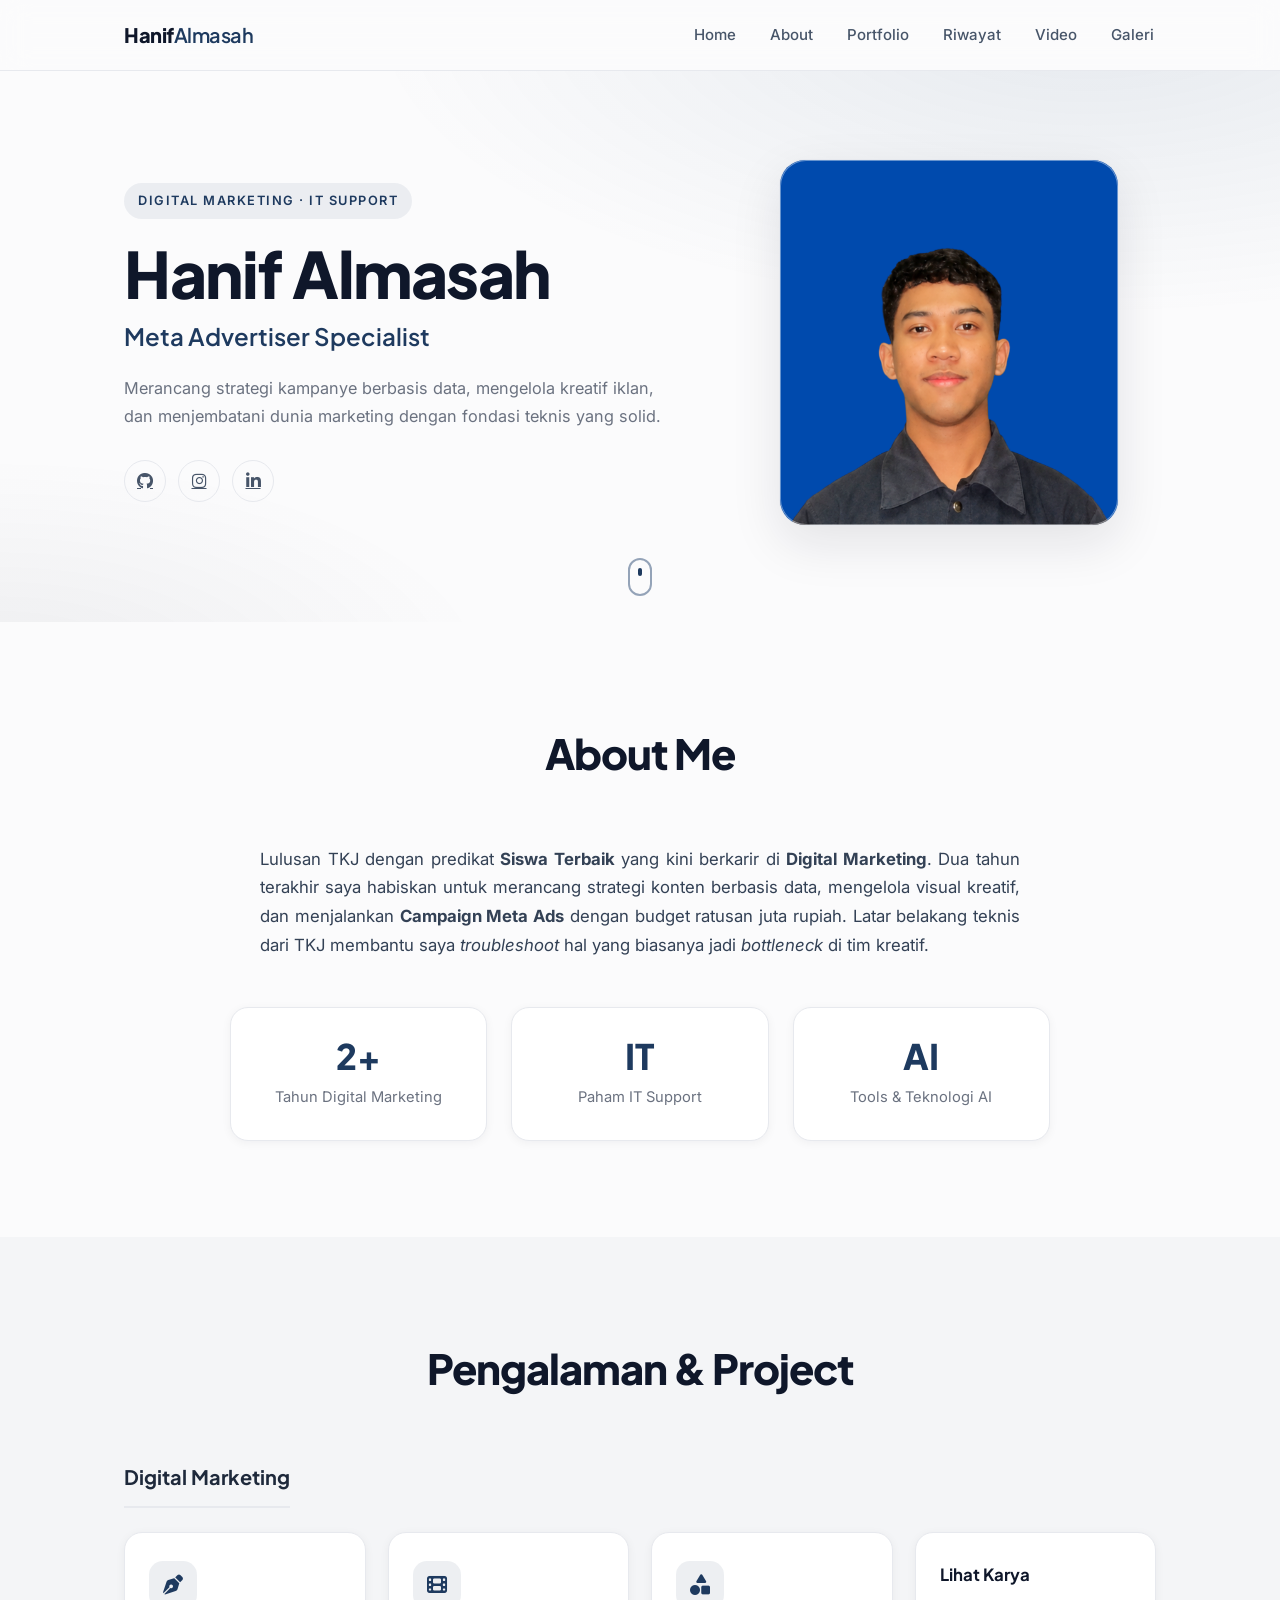
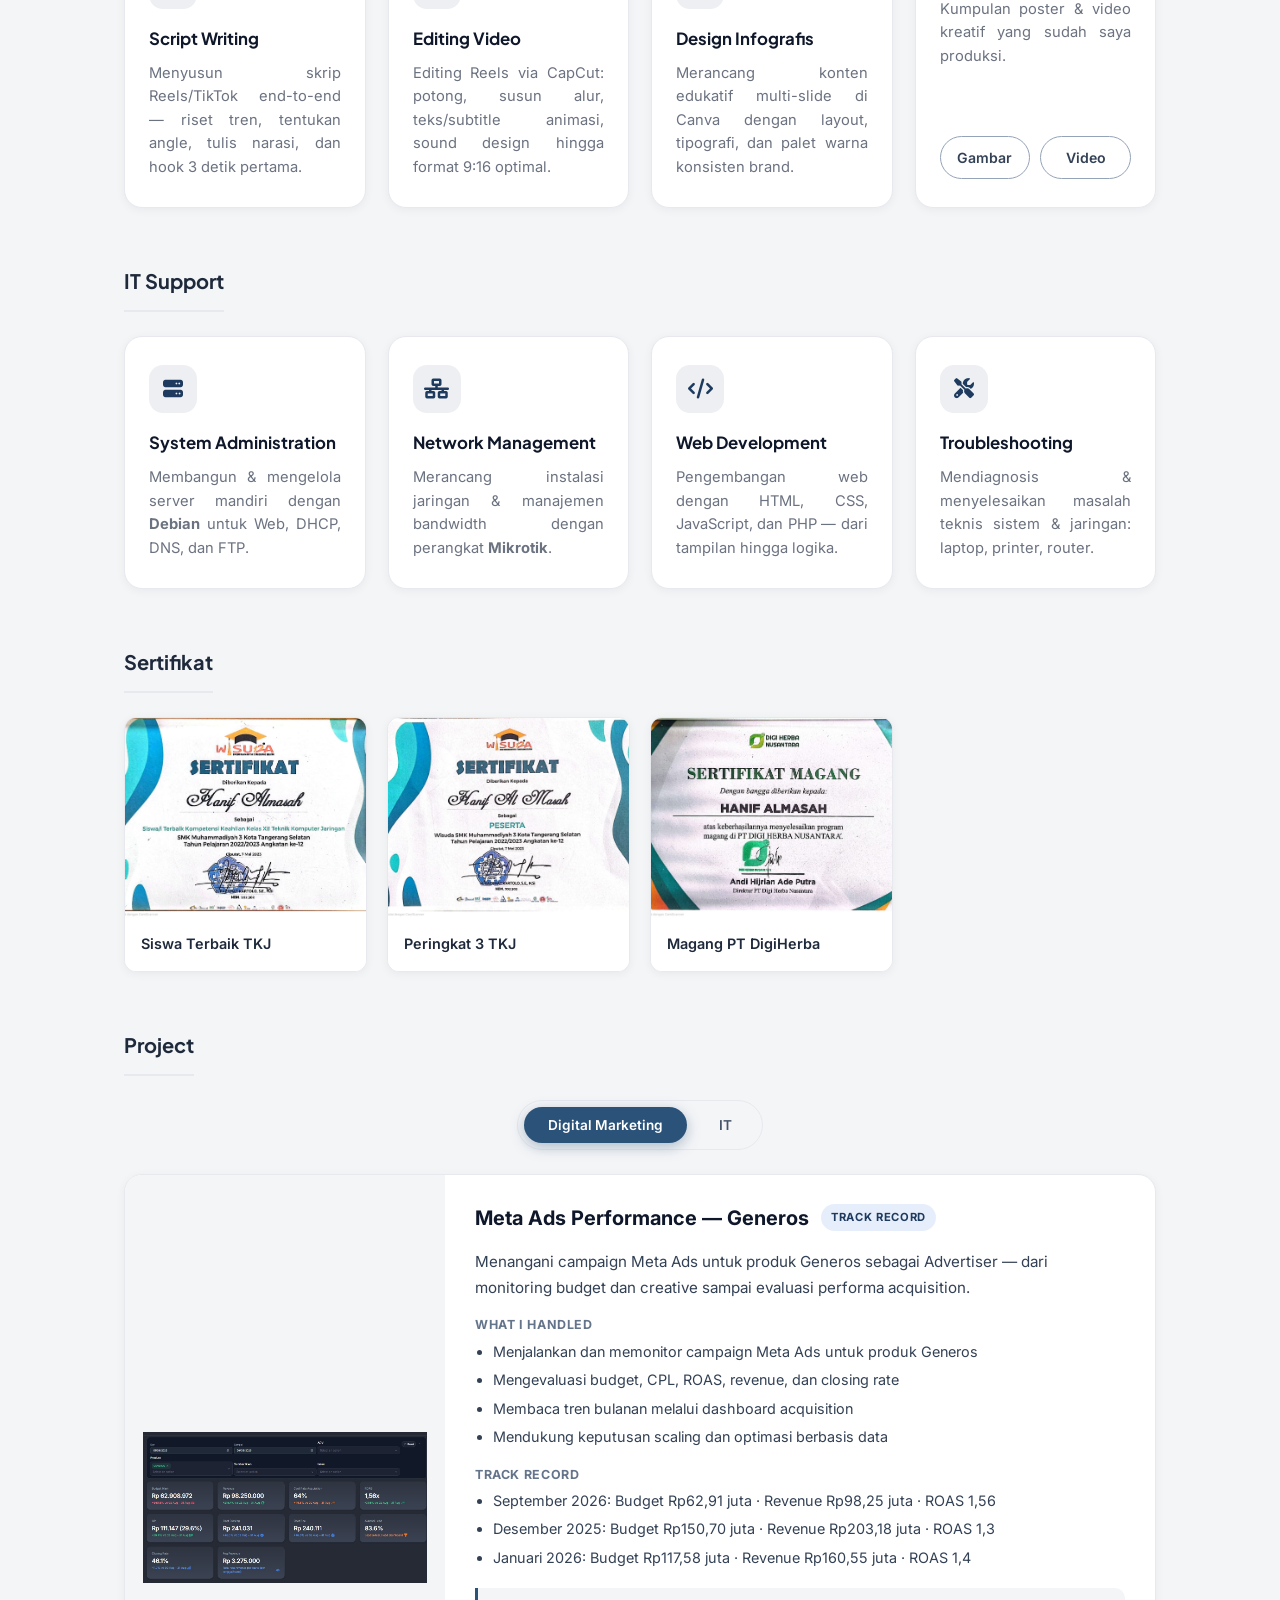
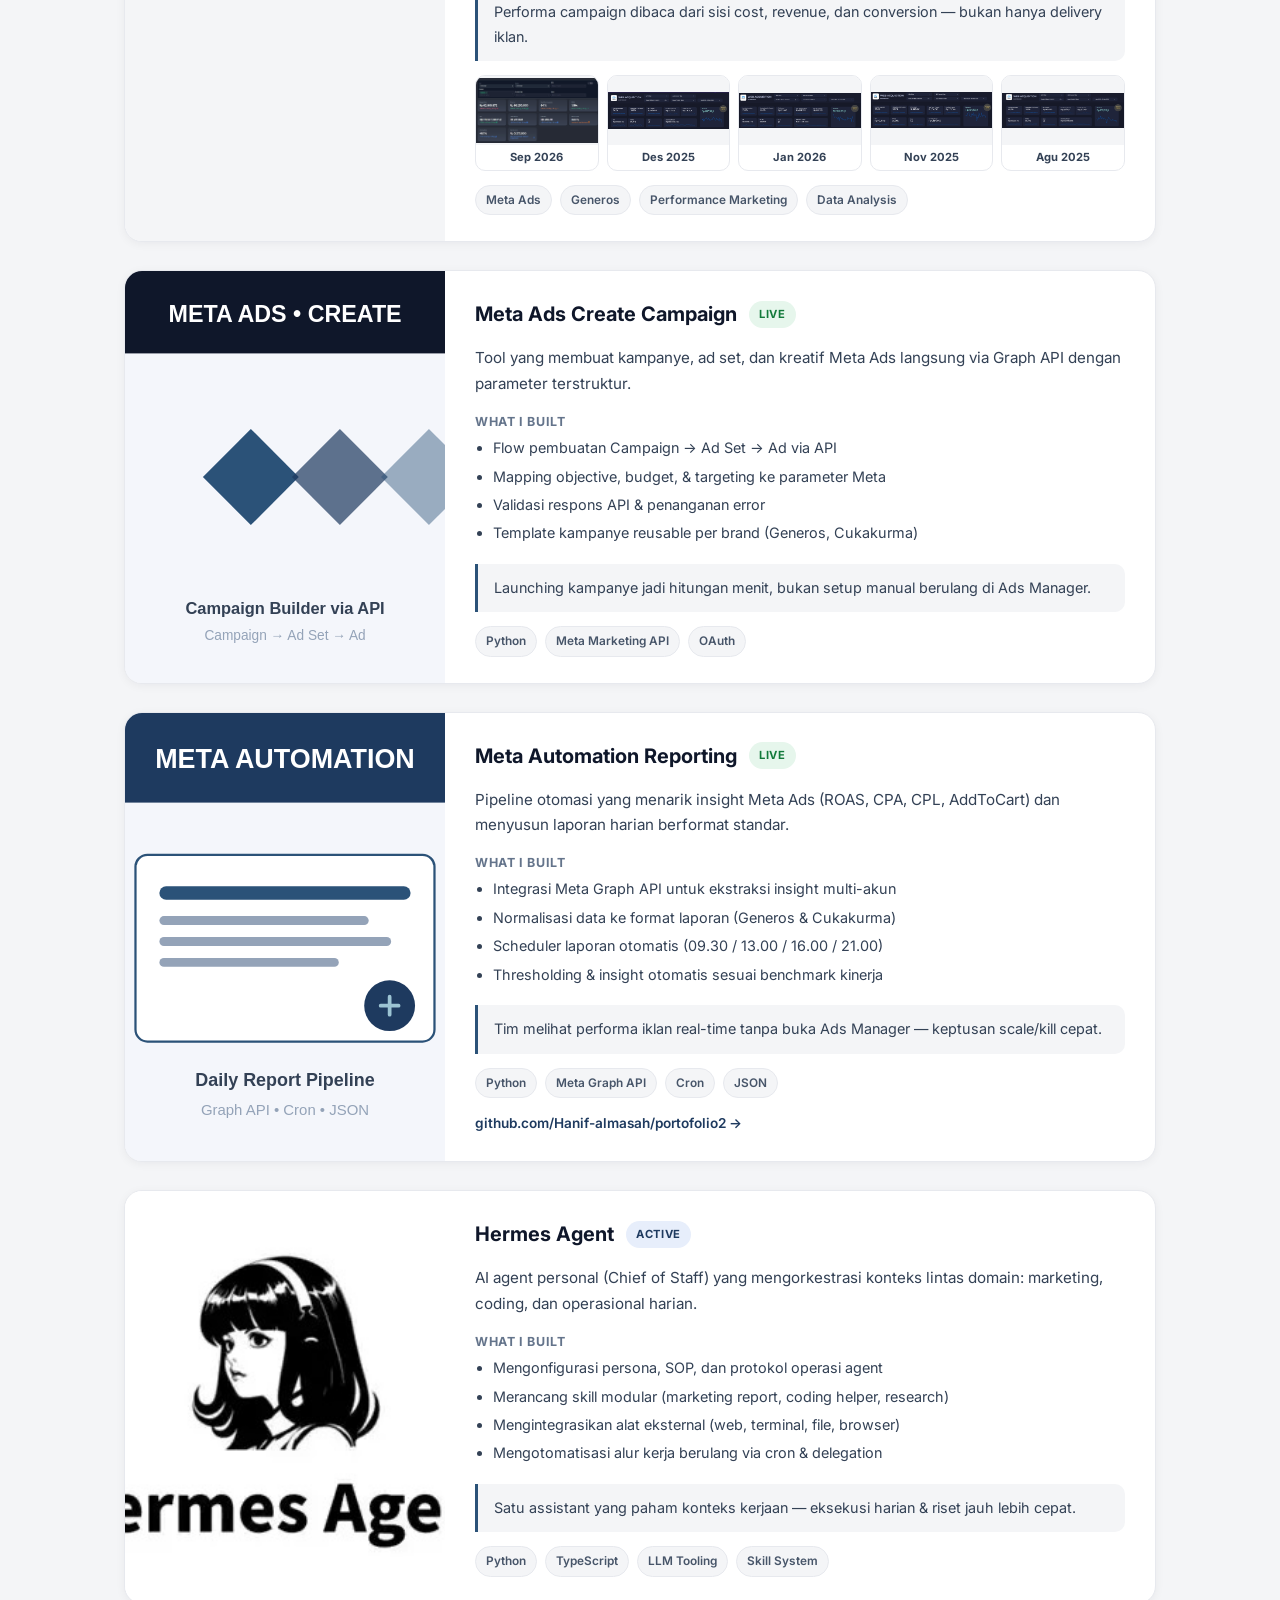
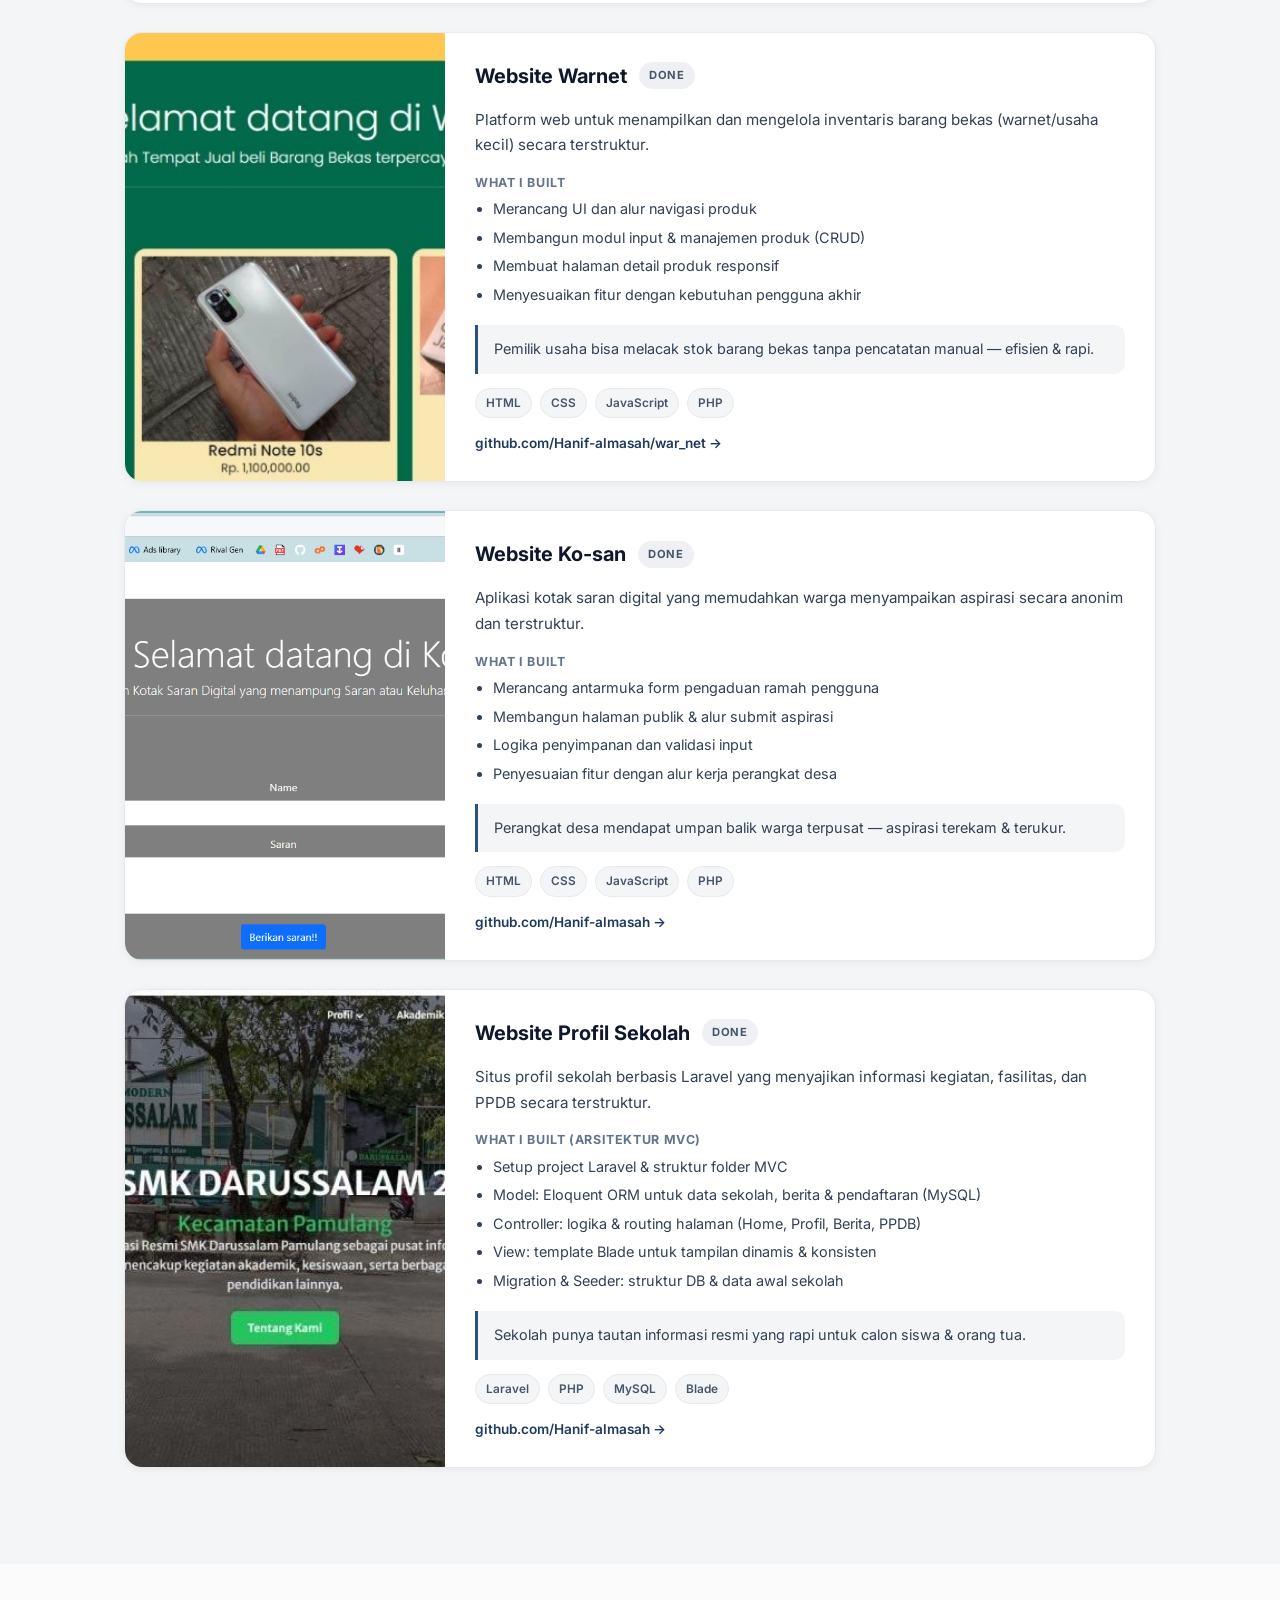
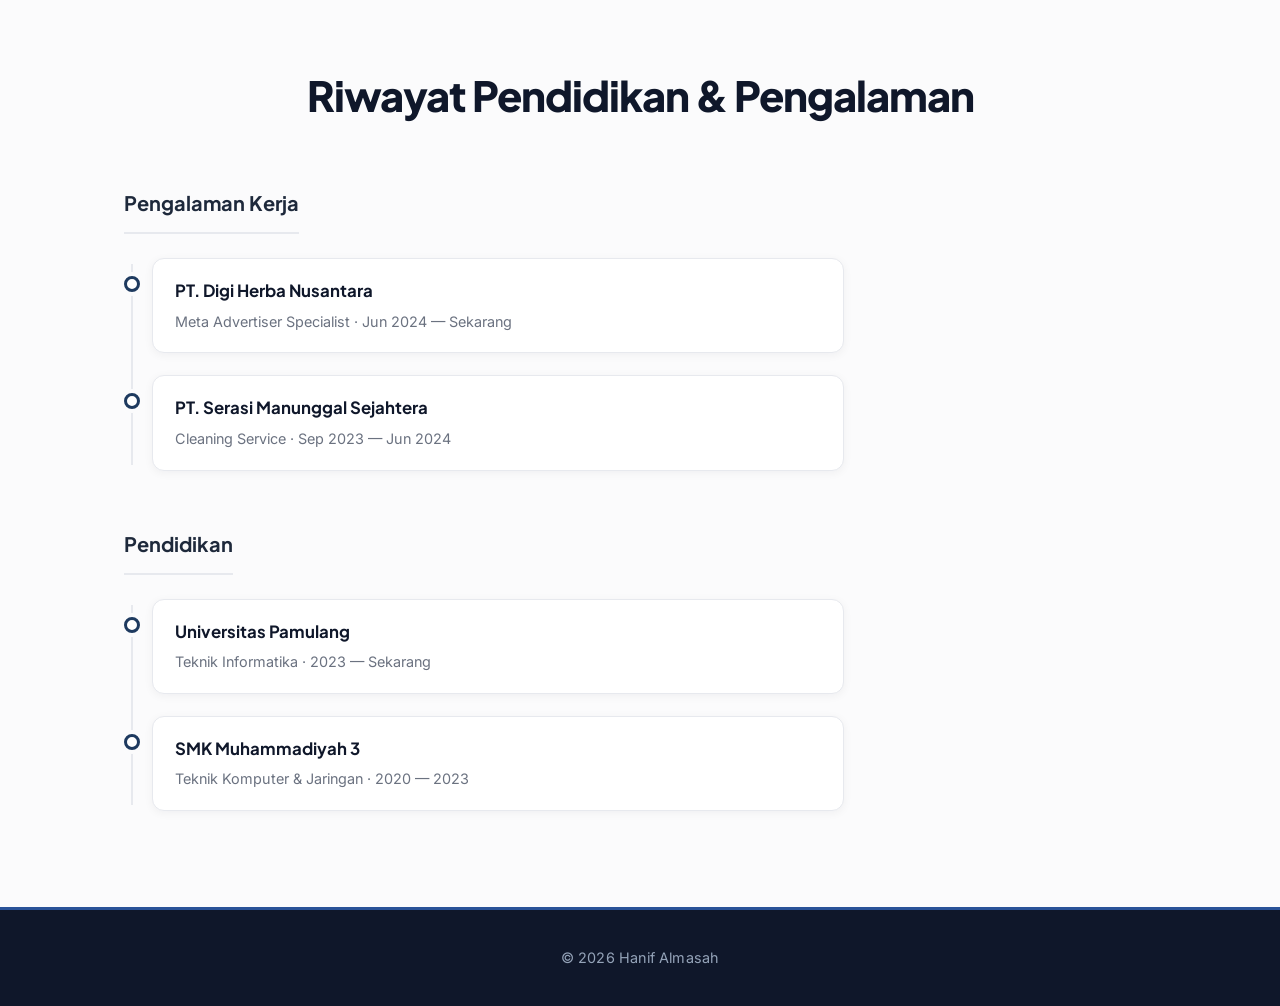
==== commit 56179fbc: "feat(portfolio): add Generos Meta Ads track record" ====
--- a/index.html
+++ b/index.html
@@ -31,7 +31,6 @@
                 <li><a href="show_video.html">Video</a></li>
                 <li><a href="show_pic.html">Galeri</a></li>
             </ul>
-            <button class="cv-admin-btn" id="cvAdminBtn" title="Admin CMS"><i class="fa-solid fa-lock"></i></button>
         </div>
     </nav>
 
@@ -157,18 +156,259 @@
 
             <!-- Certificates -->
             <div class="cv-group reveal">
-                <h4 class="cv-group-title">Sertifikat <button class="cv-add-btn" id="cvAddCert" hidden>+ Tambah</button></h4>
-                <div class="cv-gallery-grid" id="cvCert"></div>
+                <h4 class="cv-group-title">Sertifikat</h4>
+                <div class="cv-gallery-grid">
+                    <div class="cv-gallery-item" onclick="openPortoModal('img/Sertifikat/Siswa_terbaik.jpeg', 'Siswa Terbaik TKJ')">
+                        <img src="img/Sertifikat/Siswa_terbaik.jpeg" alt="Siswa Terbaik">
+                        <span class="cv-gallery-cap">Siswa Terbaik TKJ</span>
+                    </div>
+                    <div class="cv-gallery-item" onclick="openPortoModal('img/Sertifikat/Peringkat_3.jpeg', 'Peringkat 3 TKJ')">
+                        <img src="img/Sertifikat/Peringkat_3.jpeg" alt="Peringkat 3">
+                        <span class="cv-gallery-cap">Peringkat 3 TKJ</span>
+                    </div>
+                    <div class="cv-gallery-item" onclick="openPortoModal('img/Sertifikat/Magang.jpeg', 'Magang PT DigiHerba')">
+                        <img src="img/Sertifikat/Magang.jpeg" alt="Magang">
+                        <span class="cv-gallery-cap">Magang PT DigiHerba</span>
+                    </div>
+                </div>
             </div>
 
             <!-- Projects -->
             <div class="cv-group reveal">
-                <h4 class="cv-group-title">Project <button class="cv-add-btn" id="cvAddProj" hidden>+ Tambah</button></h4>
+                <h4 class="cv-group-title">Project</h4>
                 <div class="cv-tabs" id="cvProjTabs">
                     <button class="cv-tab active" data-cat="dm">Digital Marketing</button>
                     <button class="cv-tab" data-cat="it">IT</button>
                 </div>
-                <div class="cv-featured reveal" id="cvFeatured"></div>
+                <div class="cv-featured reveal" id="cvFeatured">
+
+                    <!-- 1. Meta Ads Performance — Generos -->
+                    <article class="cv-feat cv-track-record" data-cat="dm">
+                        <div class="cv-track-main">
+                            <img class="cv-feat-img" src="img/September 2026.jpg" alt="Dashboard performa Meta Ads Generos September 2026">
+                        </div>
+                        <div class="cv-feat-body">
+                            <div class="cv-feat-head">
+                                <h4 class="cv-feat-title">Meta Ads Performance — Generos</h4>
+                                <span class="cv-badge active">Track Record</span>
+                            </div>
+                            <p class="cv-feat-desc">Menangani campaign Meta Ads untuk produk Generos sebagai Advertiser — dari monitoring budget dan creative sampai evaluasi performa acquisition.</p>
+                            <div class="cv-feat-subs">
+                                <div>
+                                    <h5>What I handled</h5>
+                                    <ul>
+                                        <li>Menjalankan dan memonitor campaign Meta Ads untuk produk Generos</li>
+                                        <li>Mengevaluasi budget, CPL, ROAS, revenue, dan closing rate</li>
+                                        <li>Membaca tren bulanan melalui dashboard acquisition</li>
+                                        <li>Mendukung keputusan scaling dan optimasi berbasis data</li>
+                                    </ul>
+                                </div>
+                                <div>
+                                    <h5>Track record</h5>
+                                    <ul>
+                                        <li>September 2026: Budget Rp62,91 juta · Revenue Rp98,25 juta · ROAS 1,56</li>
+                                        <li>Desember 2025: Budget Rp150,70 juta · Revenue Rp203,18 juta · ROAS 1,3</li>
+                                        <li>Januari 2026: Budget Rp117,58 juta · Revenue Rp160,55 juta · ROAS 1,4</li>
+                                    </ul>
+                                </div>
+                            </div>
+                            <p class="cv-feat-benefit">Performa campaign dibaca dari sisi cost, revenue, dan conversion — bukan hanya delivery iklan.</p>
+                            <div class="cv-track-gallery" aria-label="Dokumentasi performa Meta Ads Generos">
+                                <button class="cv-track-shot" type="button" data-src="img/September 2026.jpg" data-caption="Generos — September 2026" data-desc="Budget: Rp62,91 juta&#10;Revenue: Rp98,25 juta&#10;ROAS: 1,56" aria-label="Lihat performa Generos September 2026">
+                                    <img src="img/September 2026.jpg" alt="Performa Generos September 2026">
+                                    <span>Sep 2026</span>
+                                </button>
+                                <button class="cv-track-shot" type="button" data-src="img/desember.jpeg" data-caption="Generos — Desember 2025" data-desc="Budget: Rp150,70 juta&#10;Revenue: Rp203,18 juta&#10;ROAS: 1,3" aria-label="Lihat performa Generos Desember 2025">
+                                    <img src="img/desember.jpeg" alt="Performa Generos Desember 2025">
+                                    <span>Des 2025</span>
+                                </button>
+                                <button class="cv-track-shot" type="button" data-src="img/januari.jpeg" data-caption="Generos — Januari 2026" data-desc="Budget: Rp117,58 juta&#10;Revenue: Rp160,55 juta&#10;ROAS: 1,4" aria-label="Lihat performa Generos Januari 2026">
+                                    <img src="img/januari.jpeg" alt="Performa Generos Januari 2026">
+                                    <span>Jan 2026</span>
+                                </button>
+                                <button class="cv-track-shot" type="button" data-src="img/november.jpeg" data-caption="Generos — November 2025" data-desc="Budget: Rp121,18 juta&#10;Revenue: Rp164,58 juta&#10;ROAS: 1,4" aria-label="Lihat performa Generos November 2025">
+                                    <img src="img/november.jpeg" alt="Performa Generos November 2025">
+                                    <span>Nov 2025</span>
+                                </button>
+                                <button class="cv-track-shot" type="button" data-src="img/agustus.jpeg" data-caption="Generos — Agustus 2025" data-desc="Budget: Rp116,99 juta&#10;Revenue: Rp169,03 juta&#10;ROAS: 1,4" aria-label="Lihat performa Generos Agustus 2025">
+                                    <img src="img/agustus.jpeg" alt="Performa Generos Agustus 2025">
+                                    <span>Agu 2025</span>
+                                </button>
+                            </div>
+                            <div class="cv-feat-tags">
+                                <span class="cv-tag">Meta Ads</span><span class="cv-tag">Generos</span><span class="cv-tag">Performance Marketing</span><span class="cv-tag">Data Analysis</span>
+                            </div>
+                        </div>
+                    </article>
+
+                    <!-- 2. Meta Ads Create Campaign (terbaru) -->
+                    <article class="cv-feat" data-cat="dm">
+                        <img class="cv-feat-img" src="img/projects/meta-ads-create.svg" alt="Meta Ads Create Campaign">
+                        <div class="cv-feat-body">
+                            <div class="cv-feat-head">
+                                <h4 class="cv-feat-title">Meta Ads Create Campaign</h4>
+                                <span class="cv-badge live">Live</span>
+                            </div>
+                            <p class="cv-feat-desc">Tool yang membuat kampanye, ad set, dan kreatif Meta Ads langsung via Graph API dengan parameter terstruktur.</p>
+                            <div class="cv-feat-subs">
+                                <div>
+                                    <h5>What I built</h5>
+                                    <ul>
+                                        <li>Flow pembuatan Campaign → Ad Set → Ad via API</li>
+                                        <li>Mapping objective, budget, & targeting ke parameter Meta</li>
+                                        <li>Validasi respons API & penanganan error</li>
+                                        <li>Template kampanye reusable per brand (Generos, Cukakurma)</li>
+                                    </ul>
+                                </div>
+                            </div>
+                            <p class="cv-feat-benefit">Launching kampanye jadi hitungan menit, bukan setup manual berulang di Ads Manager.</p>
+                            <div class="cv-feat-tags">
+                                <span class="cv-tag">Python</span><span class="cv-tag">Meta Marketing API</span><span class="cv-tag">OAuth</span>
+                            </div>
+                        </div>
+                    </article>
+
+                    <!-- 2. Meta Automation Reporting -->
+                    <article class="cv-feat" data-cat="dm">
+                        <img class="cv-feat-img" src="img/projects/meta-automation.svg" alt="Meta Automation Reporting">
+                        <div class="cv-feat-body">
+                            <div class="cv-feat-head">
+                                <h4 class="cv-feat-title">Meta Automation Reporting</h4>
+                                <span class="cv-badge live">Live</span>
+                            </div>
+                            <p class="cv-feat-desc">Pipeline otomasi yang menarik insight Meta Ads (ROAS, CPA, CPL, AddToCart) dan menyusun laporan harian berformat standar.</p>
+                            <div class="cv-feat-subs">
+                                <div>
+                                    <h5>What I built</h5>
+                                    <ul>
+                                        <li>Integrasi Meta Graph API untuk ekstraksi insight multi-akun</li>
+                                        <li>Normalisasi data ke format laporan (Generos & Cukakurma)</li>
+                                        <li>Scheduler laporan otomatis (09.30 / 13.00 / 16.00 / 21.00)</li>
+                                        <li>Thresholding & insight otomatis sesuai benchmark kinerja</li>
+                                    </ul>
+                                </div>
+                            </div>
+                            <p class="cv-feat-benefit">Tim melihat performa iklan real-time tanpa buka Ads Manager — keptusan scale/kill cepat.</p>
+                            <div class="cv-feat-tags">
+                                <span class="cv-tag">Python</span><span class="cv-tag">Meta Graph API</span><span class="cv-tag">Cron</span><span class="cv-tag">JSON</span>
+                            </div>
+                            <a class="cv-feat-link" href="https://github.com/Hanif-almasah/portofolio2" target="_blank" rel="noopener noreferrer">github.com/Hanif-almasah/portofolio2 →</a>
+                        </div>
+                    </article>
+
+                    <!-- 3. Hermes Agent -->
+                    <article class="cv-feat" data-cat="it">
+                        <img class="cv-feat-img" src="img/projects/hermes-agent.jpeg" alt="Hermes Agent">
+                        <div class="cv-feat-body">
+                            <div class="cv-feat-head">
+                                <h4 class="cv-feat-title">Hermes Agent</h4>
+                                <span class="cv-badge active">Active</span>
+                            </div>
+                            <p class="cv-feat-desc">AI agent personal (Chief of Staff) yang mengorkestrasi konteks lintas domain: marketing, coding, dan operasional harian.</p>
+                            <div class="cv-feat-subs">
+                                <div>
+                                    <h5>What I built</h5>
+                                    <ul>
+                                        <li>Mengonfigurasi persona, SOP, dan protokol operasi agent</li>
+                                        <li>Merancang skill modular (marketing report, coding helper, research)</li>
+                                        <li>Mengintegrasikan alat eksternal (web, terminal, file, browser)</li>
+                                        <li>Mengotomatisasi alur kerja berulang via cron & delegation</li>
+                                    </ul>
+                                </div>
+                            </div>
+                            <p class="cv-feat-benefit">Satu assistant yang paham konteks kerjaan — eksekusi harian & riset jauh lebih cepat.</p>
+                            <div class="cv-feat-tags">
+                                <span class="cv-tag">Python</span><span class="cv-tag">TypeScript</span><span class="cv-tag">LLM Tooling</span><span class="cv-tag">Skill System</span>
+                            </div>
+                        </div>
+                    </article>
+
+                    <!-- 4. Website Warnet -->
+                    <article class="cv-feat" data-cat="it">
+                        <img class="cv-feat-img" src="img/warnet.jpg" alt="Website Warnet">
+                        <div class="cv-feat-body">
+                            <div class="cv-feat-head">
+                                <h4 class="cv-feat-title">Website Warnet</h4>
+                                <span class="cv-badge done">Done</span>
+                            </div>
+                            <p class="cv-feat-desc">Platform web untuk menampilkan dan mengelola inventaris barang bekas (warnet/usaha kecil) secara terstruktur.</p>
+                            <div class="cv-feat-subs">
+                                <div>
+                                    <h5>What I built</h5>
+                                    <ul>
+                                        <li>Merancang UI dan alur navigasi produk</li>
+                                        <li>Membangun modul input & manajemen produk (CRUD)</li>
+                                        <li>Membuat halaman detail produk responsif</li>
+                                        <li>Menyesuaikan fitur dengan kebutuhan pengguna akhir</li>
+                                    </ul>
+                                </div>
+                            </div>
+                            <p class="cv-feat-benefit">Pemilik usaha bisa melacak stok barang bekas tanpa pencatatan manual — efisien & rapi.</p>
+                            <div class="cv-feat-tags">
+                                <span class="cv-tag">HTML</span><span class="cv-tag">CSS</span><span class="cv-tag">JavaScript</span><span class="cv-tag">PHP</span>
+                            </div>
+                            <a class="cv-feat-link" href="https://github.com/Hanif-almasah/war_net" target="_blank" rel="noopener noreferrer">github.com/Hanif-almasah/war_net →</a>
+                        </div>
+                    </article>
+
+                    <!-- 5. Website Ko-san -->
+                    <article class="cv-feat" data-cat="it">
+                        <img class="cv-feat-img" src="img/ko_san.png" alt="Website Ko-san">
+                        <div class="cv-feat-body">
+                            <div class="cv-feat-head">
+                                <h4 class="cv-feat-title">Website Ko-san</h4>
+                                <span class="cv-badge done">Done</span>
+                            </div>
+                            <p class="cv-feat-desc">Aplikasi kotak saran digital yang memudahkan warga menyampaikan aspirasi secara anonim dan terstruktur.</p>
+                            <div class="cv-feat-subs">
+                                <div>
+                                    <h5>What I built</h5>
+                                    <ul>
+                                        <li>Merancang antarmuka form pengaduan ramah pengguna</li>
+                                        <li>Membangun halaman publik & alur submit aspirasi</li>
+                                        <li>Logika penyimpanan dan validasi input</li>
+                                        <li>Penyesuaian fitur dengan alur kerja perangkat desa</li>
+                                    </ul>
+                                </div>
+                            </div>
+                            <p class="cv-feat-benefit">Perangkat desa mendapat umpan balik warga terpusat — aspirasi terekam & terukur.</p>
+                            <div class="cv-feat-tags">
+                                <span class="cv-tag">HTML</span><span class="cv-tag">CSS</span><span class="cv-tag">JavaScript</span><span class="cv-tag">PHP</span>
+                            </div>
+                            <a class="cv-feat-link" href="https://github.com/Hanif-almasah" target="_blank" rel="noopener noreferrer">github.com/Hanif-almasah →</a>
+                        </div>
+                    </article>
+
+                    <!-- 6. Website Profil Sekolah -->
+                    <article class="cv-feat" data-cat="it">
+                        <img class="cv-feat-img" src="img/Smk_darussalam.jpg" alt="Website Profil Sekolah">
+                        <div class="cv-feat-body">
+                            <div class="cv-feat-head">
+                                <h4 class="cv-feat-title">Website Profil Sekolah</h4>
+                                <span class="cv-badge done">Done</span>
+                            </div>
+                            <p class="cv-feat-desc">Situs profil sekolah berbasis Laravel yang menyajikan informasi kegiatan, fasilitas, dan PPDB secara terstruktur.</p>
+                            <div class="cv-feat-subs">
+                                <div>
+                                    <h5>What I built (arsitektur MVC)</h5>
+                                    <ul>
+                                        <li>Setup project Laravel & struktur folder MVC</li>
+                                        <li>Model: Eloquent ORM untuk data sekolah, berita & pendaftaran (MySQL)</li>
+                                        <li>Controller: logika & routing halaman (Home, Profil, Berita, PPDB)</li>
+                                        <li>View: template Blade untuk tampilan dinamis & konsisten</li>
+                                        <li>Migration & Seeder: struktur DB & data awal sekolah</li>
+                                    </ul>
+                                </div>
+                            </div>
+                            <p class="cv-feat-benefit">Sekolah punya tautan informasi resmi yang rapi untuk calon siswa & orang tua.</p>
+                            <div class="cv-feat-tags">
+                                <span class="cv-tag">Laravel</span><span class="cv-tag">PHP</span><span class="cv-tag">MySQL</span><span class="cv-tag">Blade</span>
+                            </div>
+                            <a class="cv-feat-link" href="https://github.com/Hanif-almasah" target="_blank" rel="noopener noreferrer">github.com/Hanif-almasah →</a>
+                        </div>
+                    </article>
+
+                </div>
             </div>
         </div>
     </section>
@@ -223,43 +463,7 @@
         </div>
     </footer>
 
-    <!-- ============ ADMIN LOGIN ============ -->
-    <div class="cv-modal-overlay" id="cvLoginOverlay" hidden>
-        <div class="cv-modal">
-            <h3>Admin Login</h3>
-            <input type="password" id="cvPassInput" class="cv-input" placeholder="Password admin" autocomplete="off">
-            <p class="cv-err" id="cvLoginErr"></p>
-            <div class="cv-modal-actions">
-                <button class="cv-btn-primary" id="cvLoginBtn">Masuk</button>
-                <button class="cv-btn-ghost" id="cvLoginCancel">Batal</button>
-            </div>
-        </div>
-    </div>
-
-    <!-- ============ CMS EDIT MODAL ============ -->
-    <div class="cv-modal-overlay" id="cvCmsOverlay" hidden>
-        <div class="cv-modal cv-cms-modal">
-            <h3 id="cvCmsTitle">Edit</h3>
-            <div id="cvCmsFields"></div>
-            <p class="cv-err" id="cvCmsErr"></p>
-            <div class="cv-modal-actions">
-                <button class="cv-btn-primary" id="cvCmsSave">Simpan</button>
-                <button class="cv-btn-ghost" id="cvCmsCancel">Batal</button>
-            </div>
-        </div>
-    </div>
-
-    <!-- ============ ADMIN TOOLBAR ============ -->
-    <div class="cv-admin-toolbar" id="cvAdminToolbar" hidden>
-        <span><i class="fa-solid fa-unlock"></i> CMS</span>
-        <button id="cvExportBtn">Export JSON</button>
-        <button id="cvImportBtn">Import JSON</button>
-        <input type="file" id="cvImportFile" accept=".json" hidden>
-        <button id="cvLogoutBtn">Logout</button>
-    </div>
-
     <script src="https://cdn.jsdelivr.net/npm/bootstrap@5.3.8/dist/js/bootstrap.bundle.min.js" integrity="sha384-FKyoEForCGlyvwx9Hj09JcYn3nv7wiPVlz7YYwJrWVcXK/BmnVDxM+D2scQbITxI" crossorigin="anonymous"></script>
-    <script src="config.js"></script>
-    <script src="script.js?v=4"></script>
+    <script src="script.js?v=2"></script>
 </body>
 </html>
--- a/cv-style.css
+++ b/cv-style.css
@@ -487,6 +487,57 @@
 .cv-feat-link { font-size: 0.85rem; font-weight: 600; color: var(--accent); text-decoration: none; }
 .cv-feat-link:hover { text-decoration: underline; }
 
+/* ============ META ADS TRACK RECORD ============ */
+.cv-track-main {
+  min-width: 0;
+  background: var(--bg-alt);
+}
+.cv-track-main .cv-feat-img {
+  height: 100%;
+  min-height: 240px;
+  object-fit: contain;
+  padding: 18px;
+}
+.cv-track-gallery {
+  display: grid;
+  grid-template-columns: repeat(5, minmax(0, 1fr));
+  gap: 8px;
+}
+.cv-track-shot {
+  min-width: 0;
+  padding: 0;
+  border: 1px solid var(--line);
+  border-radius: 10px;
+  overflow: hidden;
+  background: var(--card);
+  color: var(--navy-700);
+  cursor: pointer;
+  font: inherit;
+  text-align: left;
+  transition: transform 0.25s ease, box-shadow 0.25s ease;
+}
+.cv-track-shot:hover,
+.cv-track-shot:focus-visible {
+  transform: translateY(-3px);
+  box-shadow: var(--shadow-sm);
+  outline: none;
+}
+.cv-track-shot img {
+  display: block;
+  width: 100%;
+  aspect-ratio: 16 / 9;
+  object-fit: contain;
+  background: var(--bg-alt);
+}
+.cv-track-shot span {
+  display: block;
+  padding: 6px 7px;
+  font-size: 0.7rem;
+  font-weight: 700;
+  line-height: 1.2;
+  text-align: center;
+}
+
 /* ============ PROJECT TABS ============ */
 .cv-tabs {
   display: flex; justify-content: center; gap: 8px; padding: 6px;
@@ -510,70 +561,9 @@
 @media (max-width: 760px) {
   .cv-feat { grid-template-columns: 1fr; }
   .cv-feat-img { min-height: 200px; }
+  .cv-track-gallery { grid-template-columns: repeat(3, minmax(0, 1fr)); }
   .cv-tabs { display: flex; width: 100%; }
   .cv-tab { flex: 1; text-align: center; }
-}
-
-/* ============ ADMIN / CMS UI ============ */
-.cv-admin-btn {
-  font-family: inherit; background: transparent; border: 1px solid var(--line);
-  color: var(--navy-600); width: 38px; height: 38px; border-radius: 50%;
-  cursor: pointer; display: grid; place-items: center; transition: all .2s; margin-left: 10px;
-}
-.cv-admin-btn:hover { color: #fff; background: var(--accent-2); border-color: var(--accent-2); }
-
-.cv-add-btn {
-  font-family: inherit; font-size: .72rem; font-weight: 700; cursor: pointer;
-  background: var(--accent-2); color: #fff; border: none; border-radius: 999px;
-  padding: 3px 10px; margin-left: 10px; vertical-align: middle;
-}
-
-.cv-row-actions { display: none; margin-left: 8px; gap: 4px; vertical-align: middle; }
-.cv-row-actions .cv-mini {
-  font-family: inherit; border: 1px solid var(--line); background: var(--card);
-  width: 26px; height: 26px; border-radius: 7px; cursor: pointer; font-size: .8rem; line-height: 1;
-}
-.cv-row-actions .cv-mini.del:hover { background: #c0392b; color: #fff; border-color: #c0392b; }
-.cv-row-actions .cv-mini.edit:hover { background: var(--accent-2); color: #fff; border-color: var(--accent-2); }
-
-.cv-modal-overlay {
-  position: fixed; inset: 0; background: rgba(15,23,42,.55);
-  display: grid; place-items: center; z-index: 1000; padding: 20px;
-}
-.cv-modal-overlay[hidden] { display: none; }
-.cv-modal {
-  background: var(--card); border-radius: 16px; padding: 26px; width: 100%; max-width: 440px;
-  box-shadow: var(--shadow-lg); max-height: 88vh; overflow-y: auto;
-}
-.cv-modal h3 { font-size: 1.1rem; color: var(--navy-900); margin-bottom: 16px; }
-.cv-input, .cv-field input, .cv-field textarea, .cv-field select {
-  width: 100%; padding: 9px 12px; border: 1px solid var(--line); border-radius: 9px;
-  font-family: inherit; font-size: .9rem; margin-bottom: 4px; background: var(--bg-alt); color: var(--navy-900);
-}
-.cv-field { display: block; margin-bottom: 12px; }
-.cv-field span { display: block; font-size: .78rem; font-weight: 600; color: var(--navy-700); margin-bottom: 5px; }
-.cv-field textarea { min-height: 64px; resize: vertical; }
-.cv-err { color: #c0392b; font-size: .8rem; min-height: 16px; margin: 4px 0; }
-.cv-modal-actions { display: flex; gap: 10px; margin-top: 8px; }
-.cv-modal-actions button { flex: 1; }
-
-.cv-admin-toolbar {
-  position: fixed; bottom: 20px; right: 20px; z-index: 999;
-  display: flex; align-items: center; gap: 8px; flex-wrap: wrap;
-  background: var(--card); border: 1px solid var(--line); border-radius: 999px;
-  padding: 8px 14px; box-shadow: var(--shadow-lg); font-size: .8rem;
-}
-.cv-admin-toolbar[hidden] { display: none; }
-.cv-admin-toolbar span { color: var(--navy-700); font-weight: 600; }
-.cv-admin-toolbar button {
-  font-family: inherit; font-size: .78rem; font-weight: 600; cursor: pointer;
-  border: 1px solid var(--line); background: var(--bg-alt); color: var(--navy-700);
-  padding: 6px 12px; border-radius: 999px; transition: all .2s;
-}
-.cv-admin-toolbar button:hover { background: var(--accent-2); color: #fff; border-color: var(--accent-2); }
-
-@media (max-width: 760px) {
-  .cv-admin-toolbar { left: 12px; right: 12px; justify-content: center; }
 }
 
 /* ============ TIMELINE ============ */
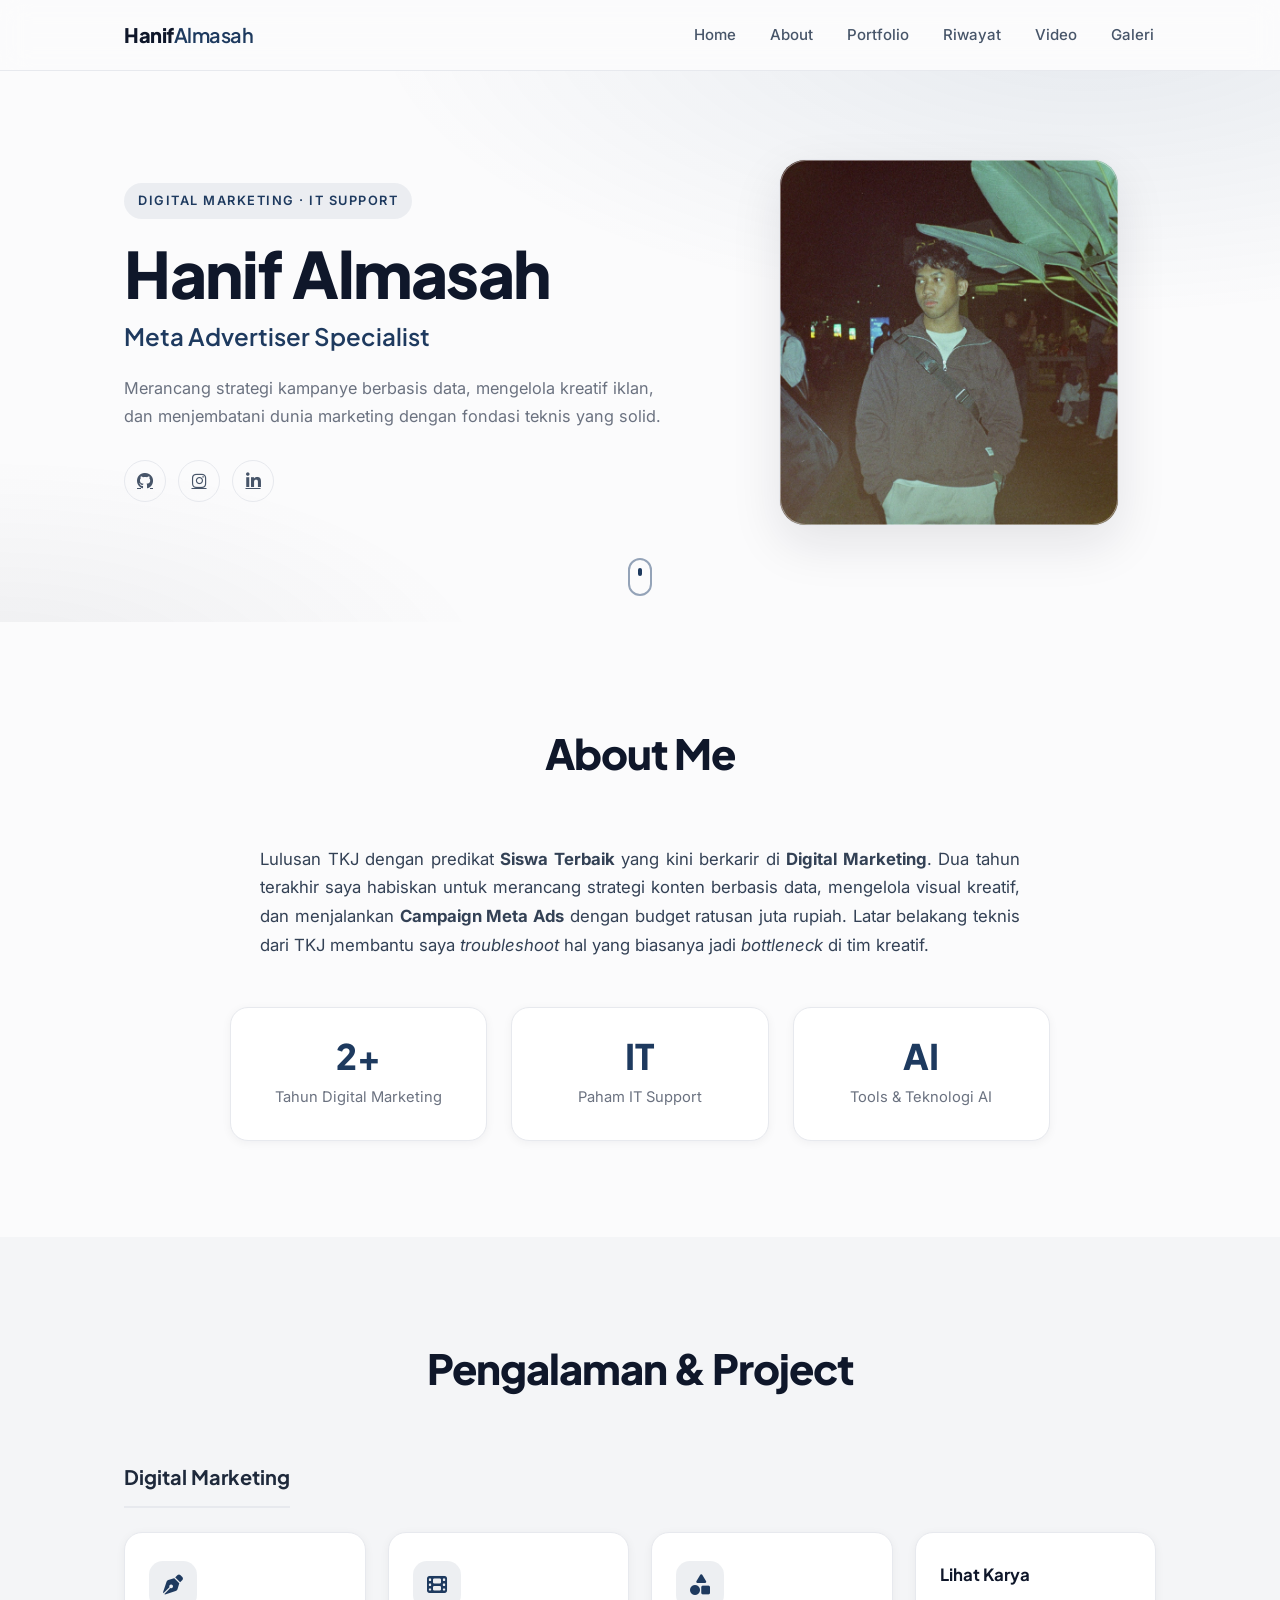
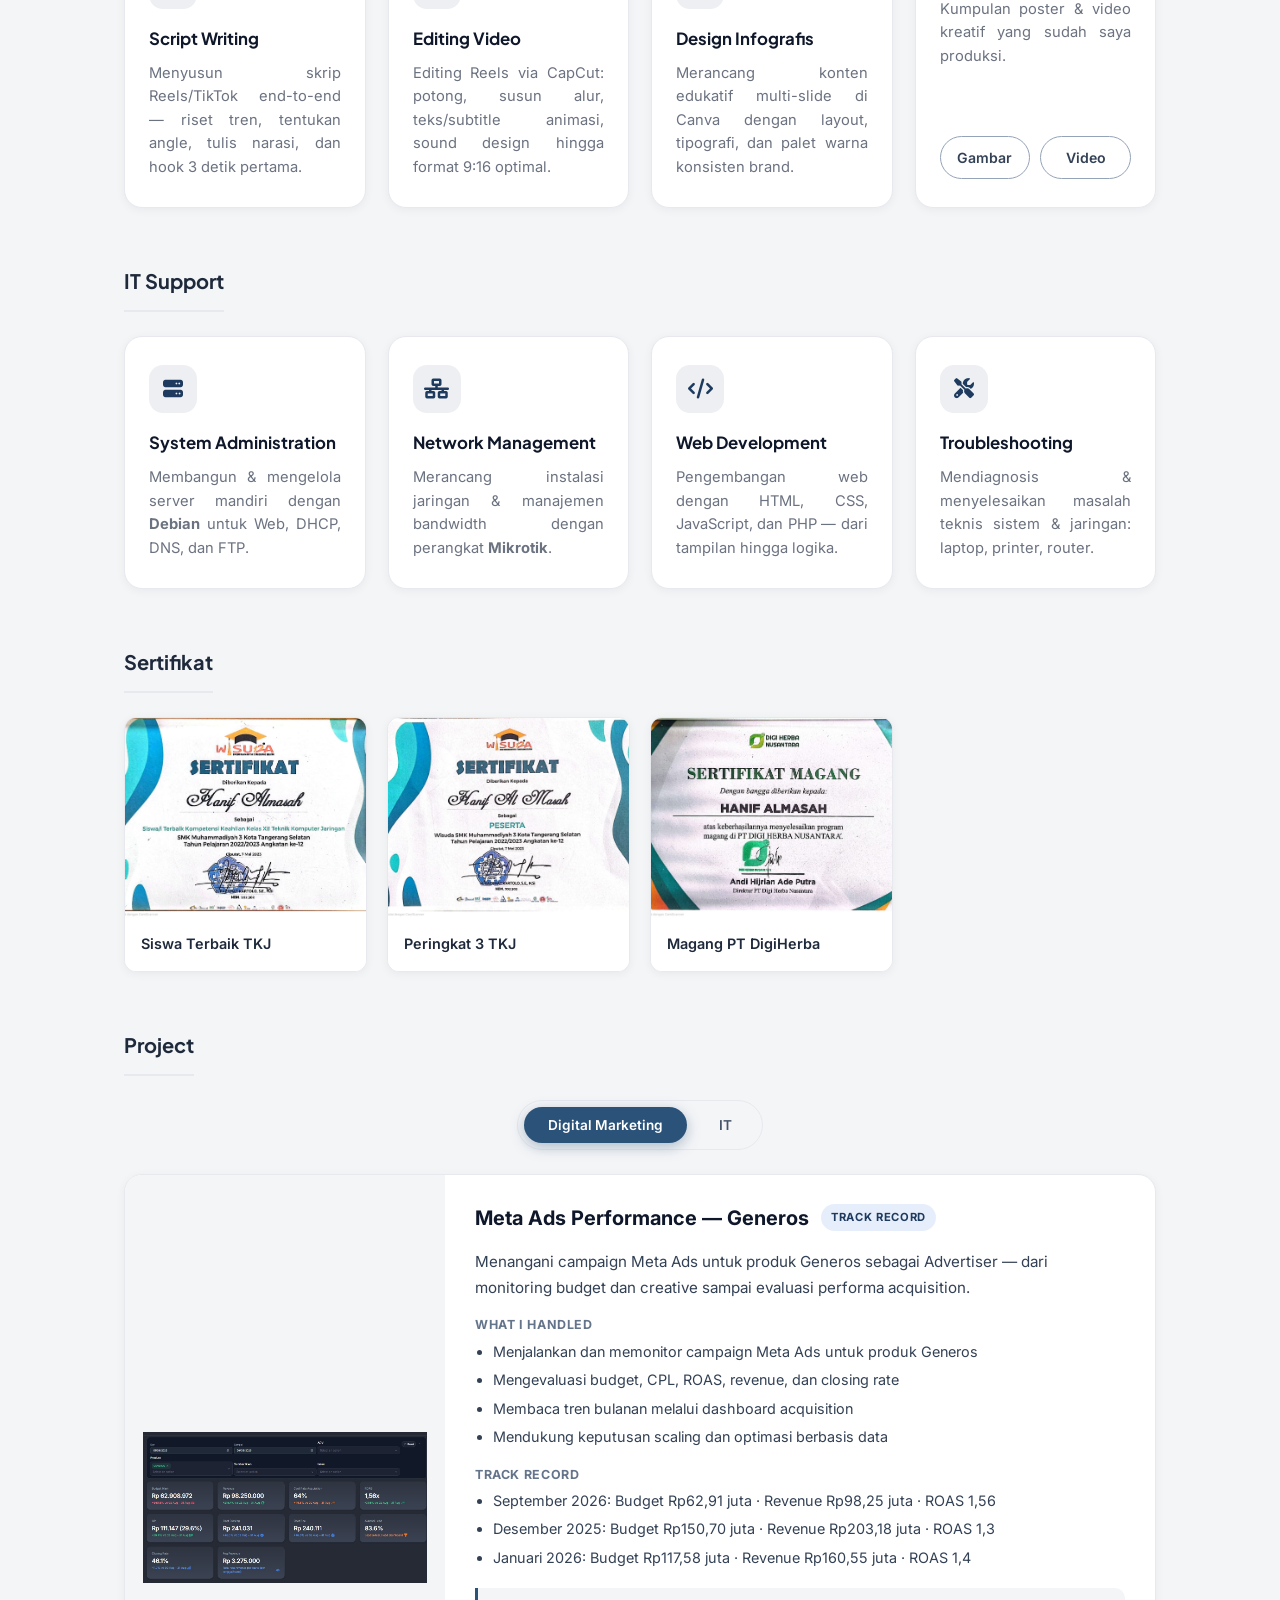
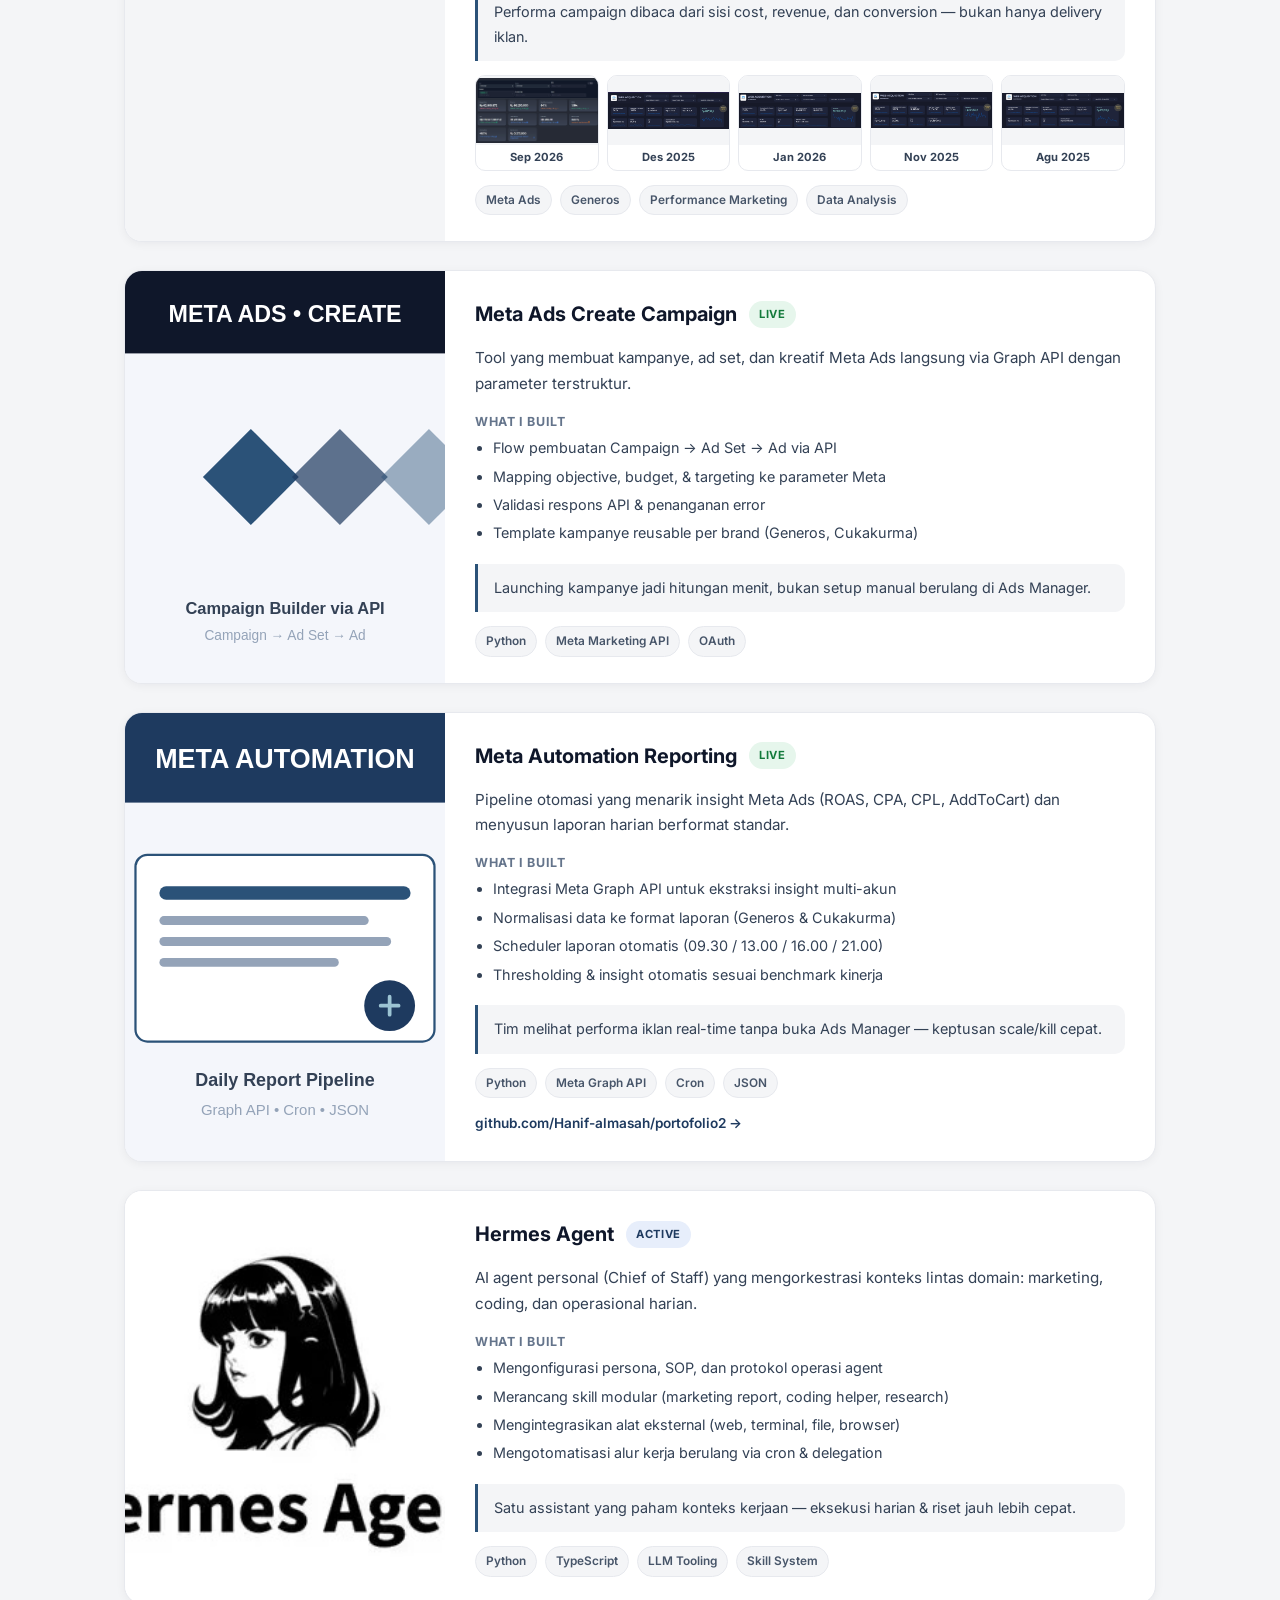
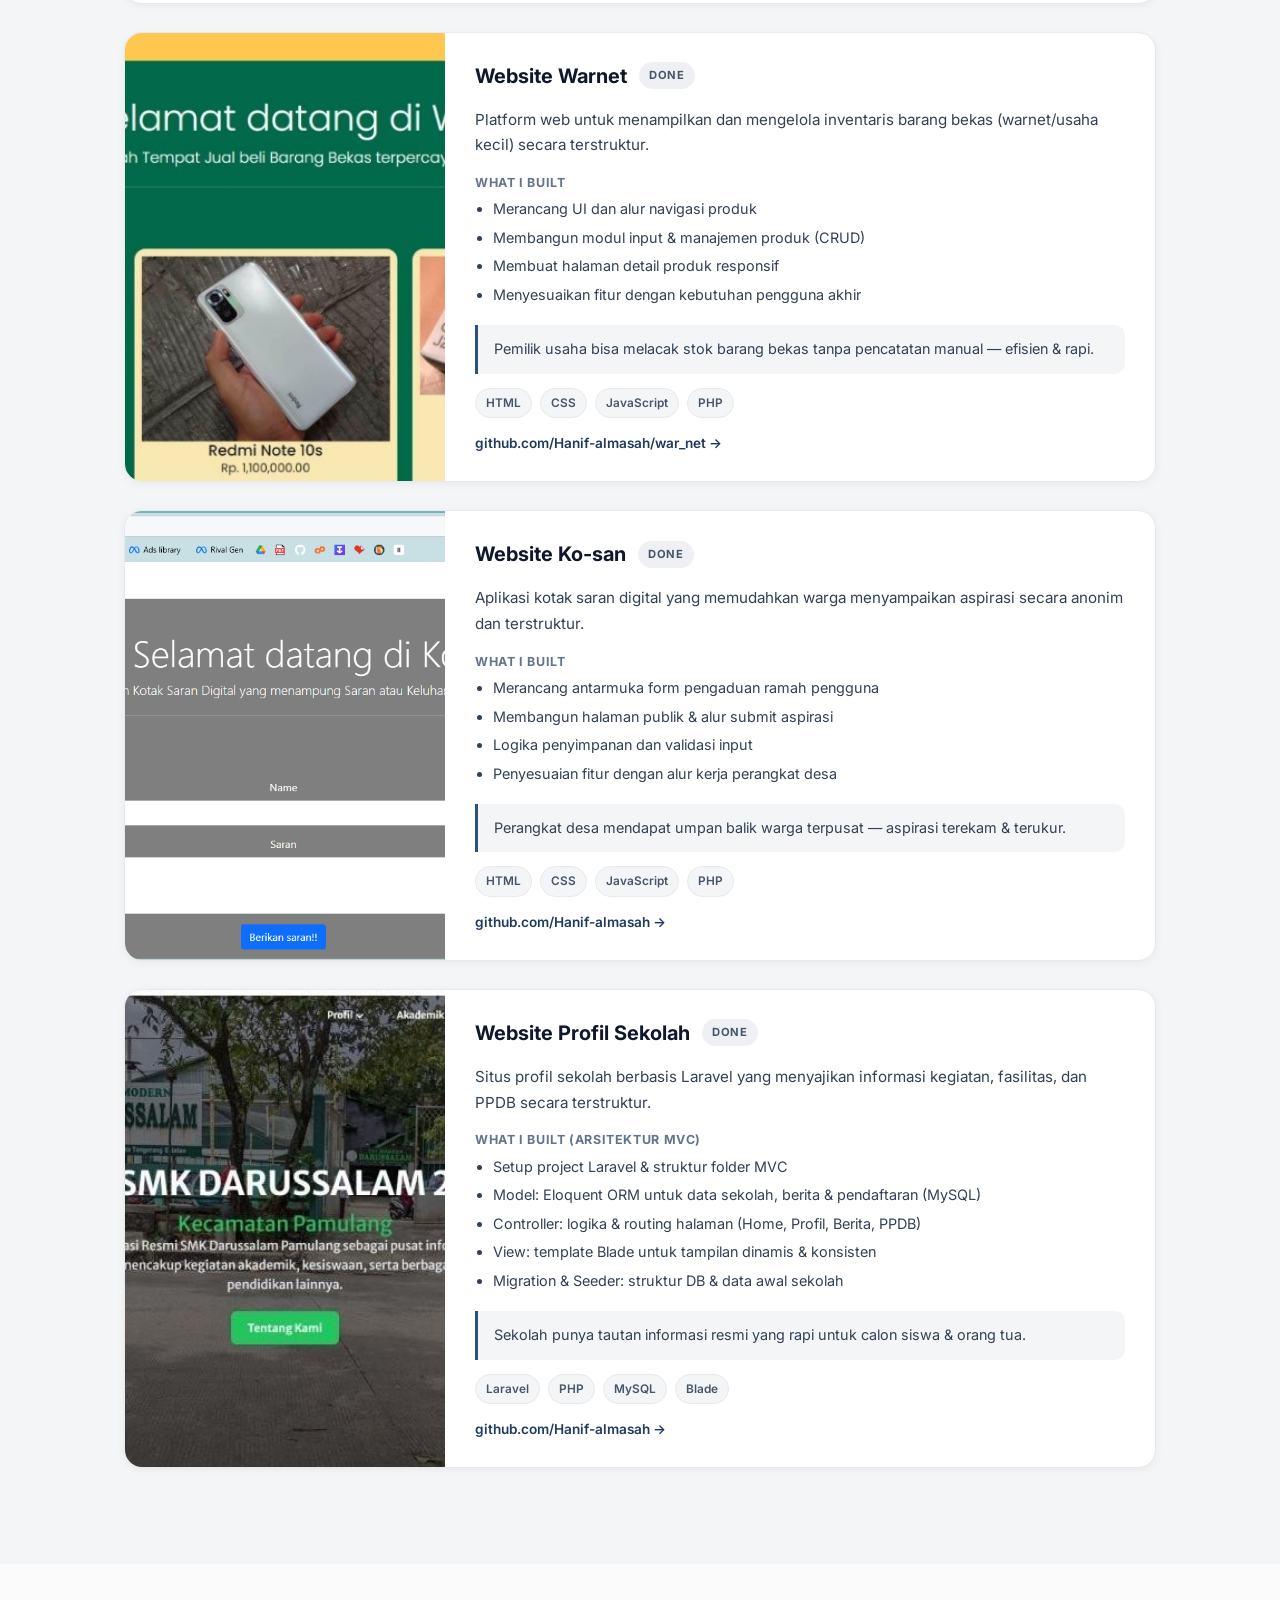
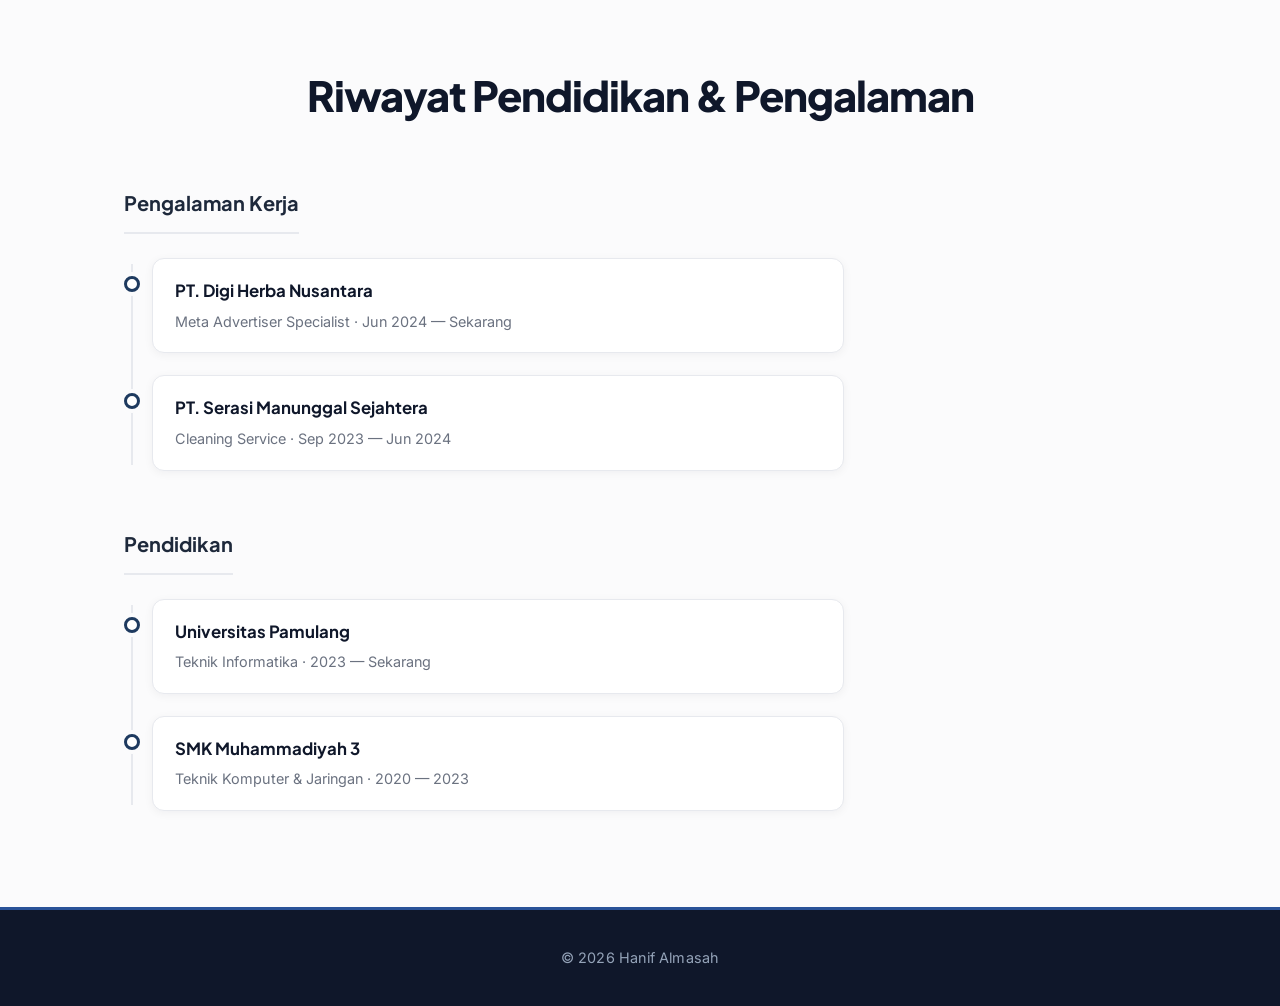
==== commit 8030a471: "feat(portfolio): replace profile photo with profil_fix" ====
--- a/index.html
+++ b/index.html
@@ -56,7 +56,7 @@
 
             <div class="cv-hero-photo reveal">
                 <div class="cv-photo-frame">
-                    <img src="img/profil-formal.png" alt="Hanif Almasah">
+                    <img src="img/profil_fix.jpeg" alt="Hanif Almasah">
                 </div>
             </div>
         </div>
